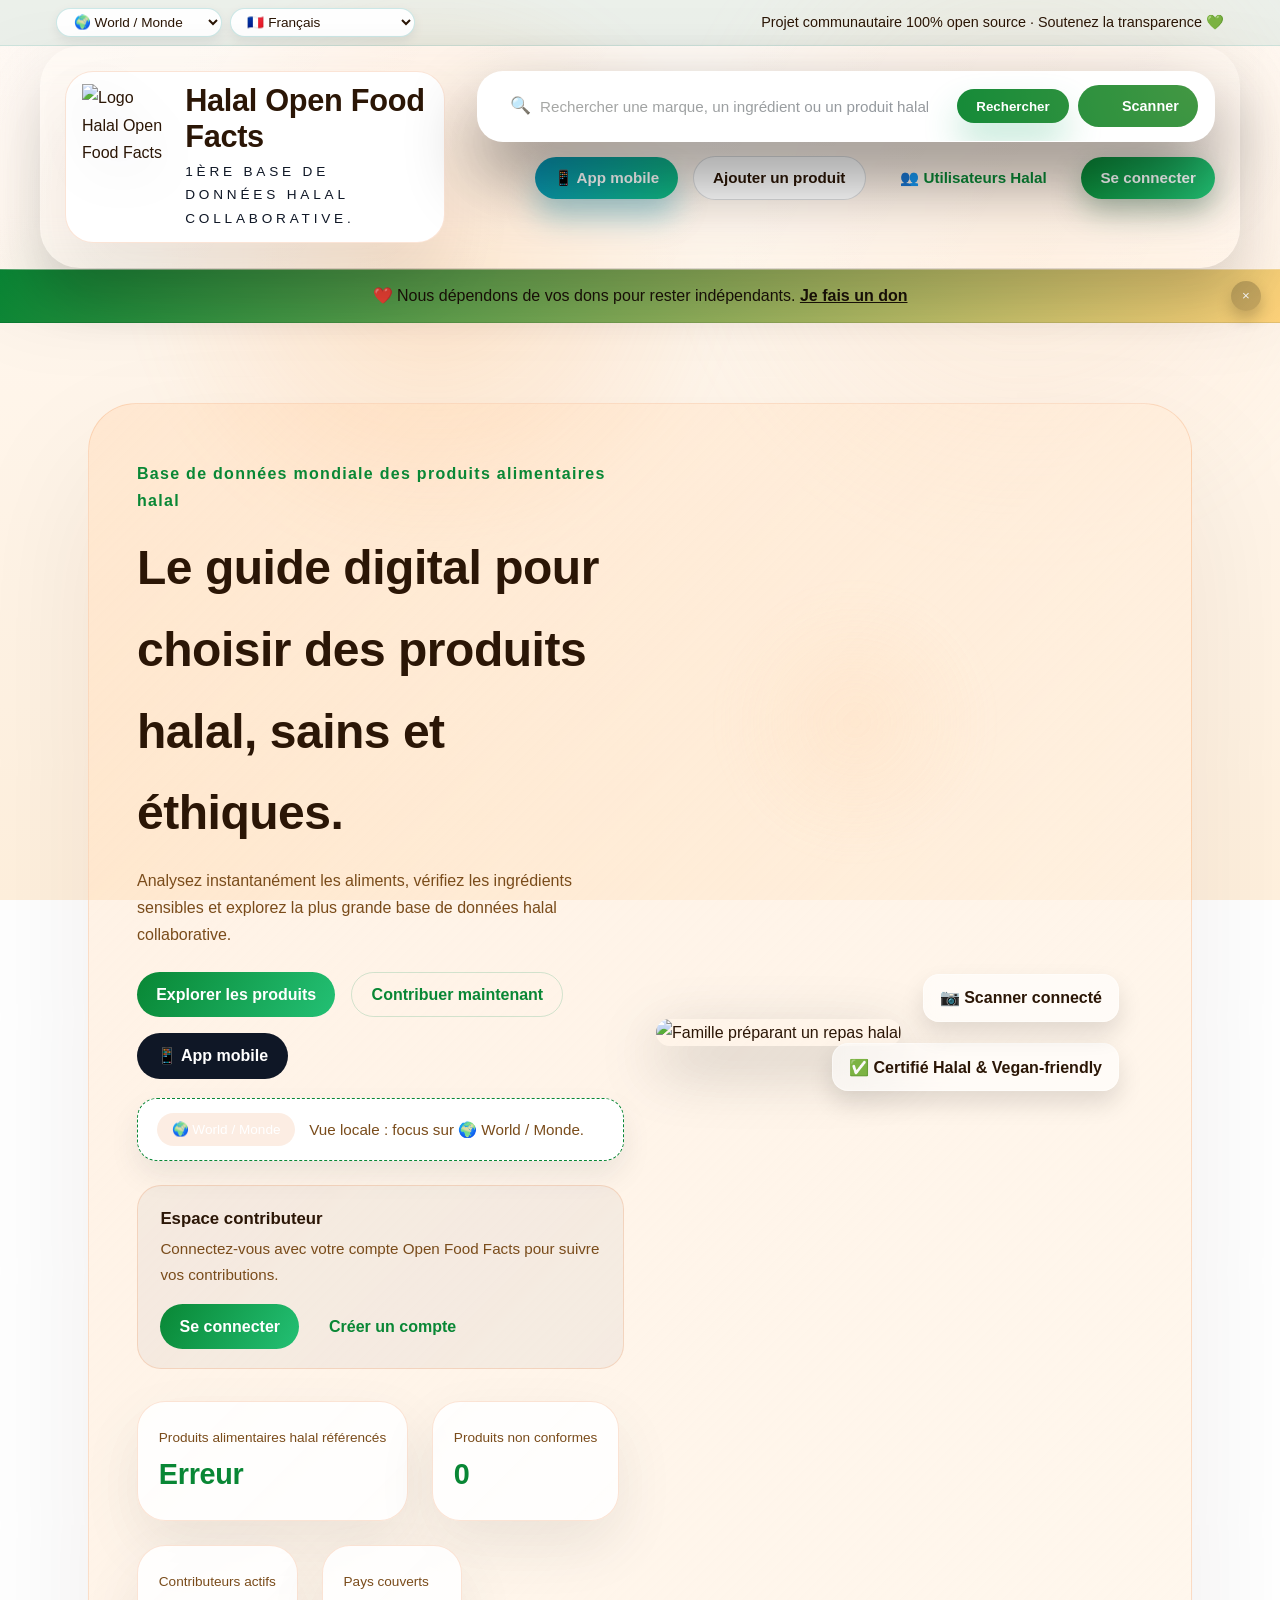
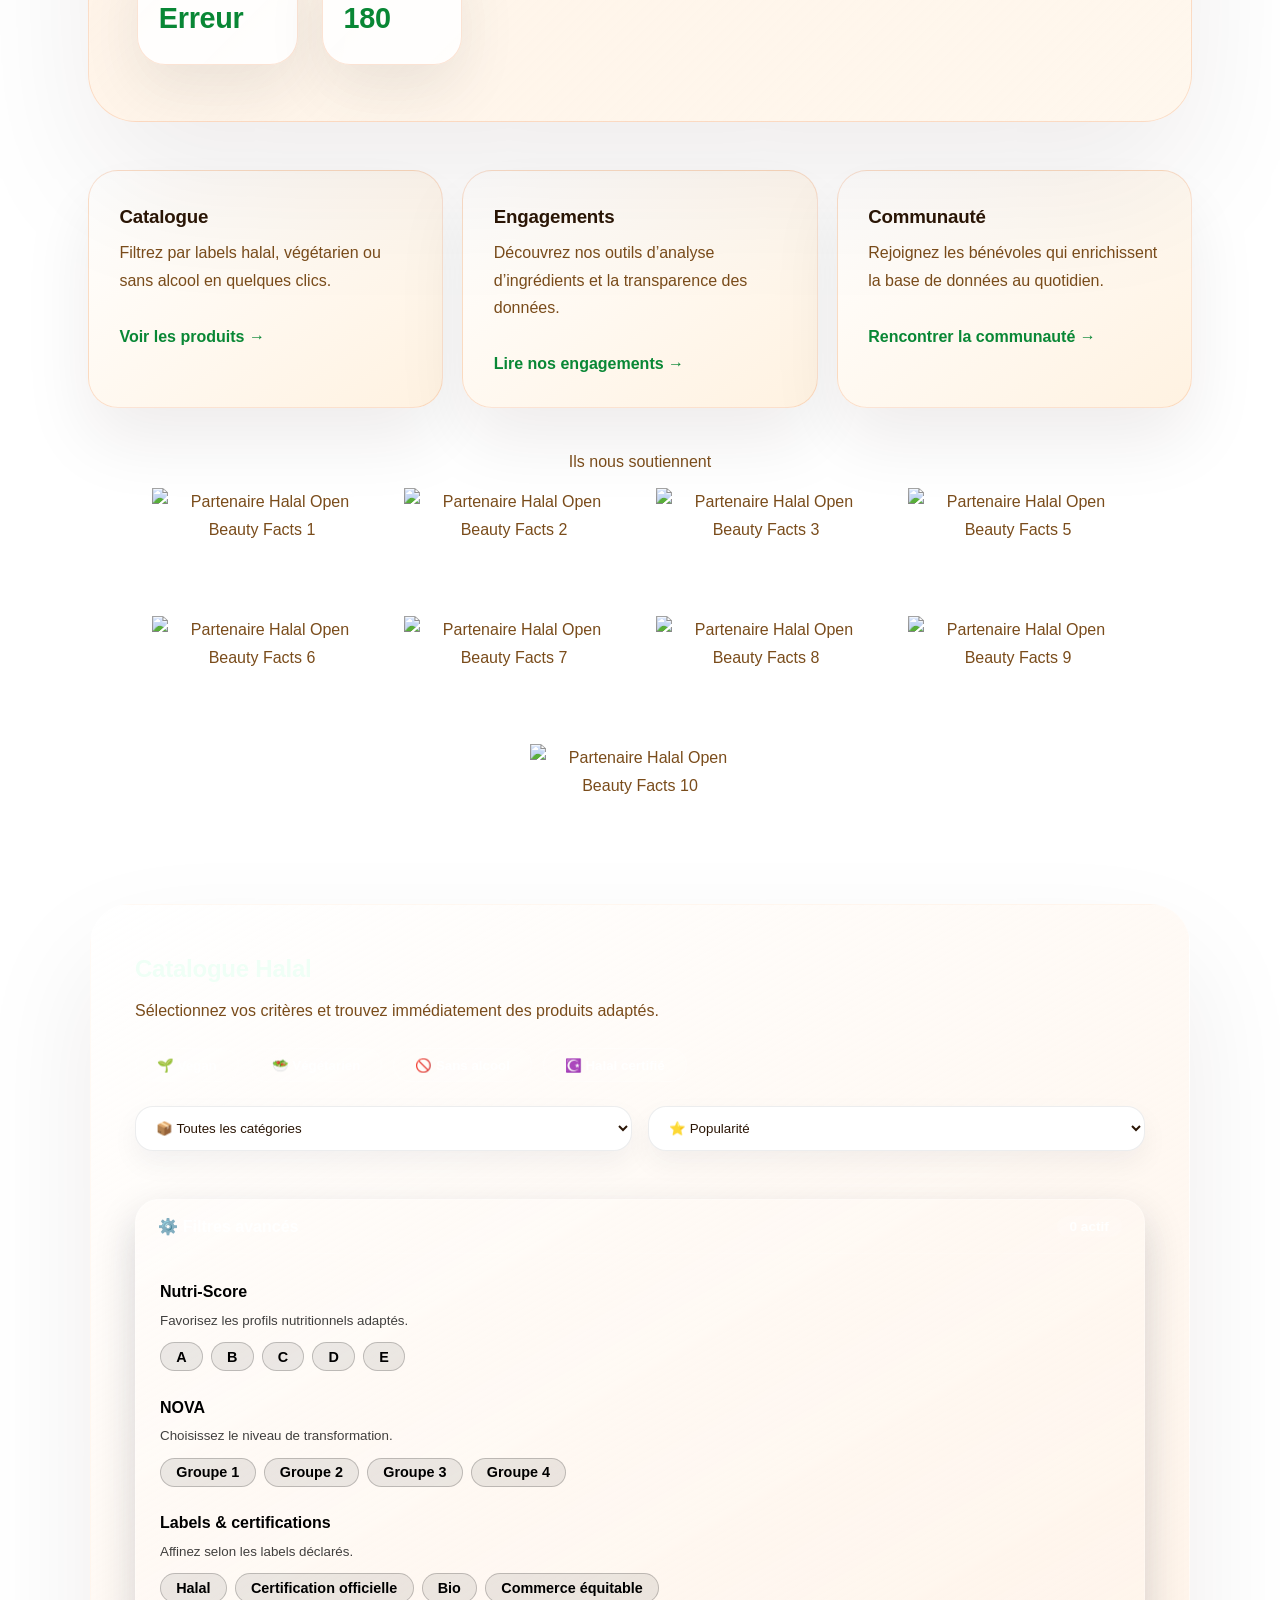
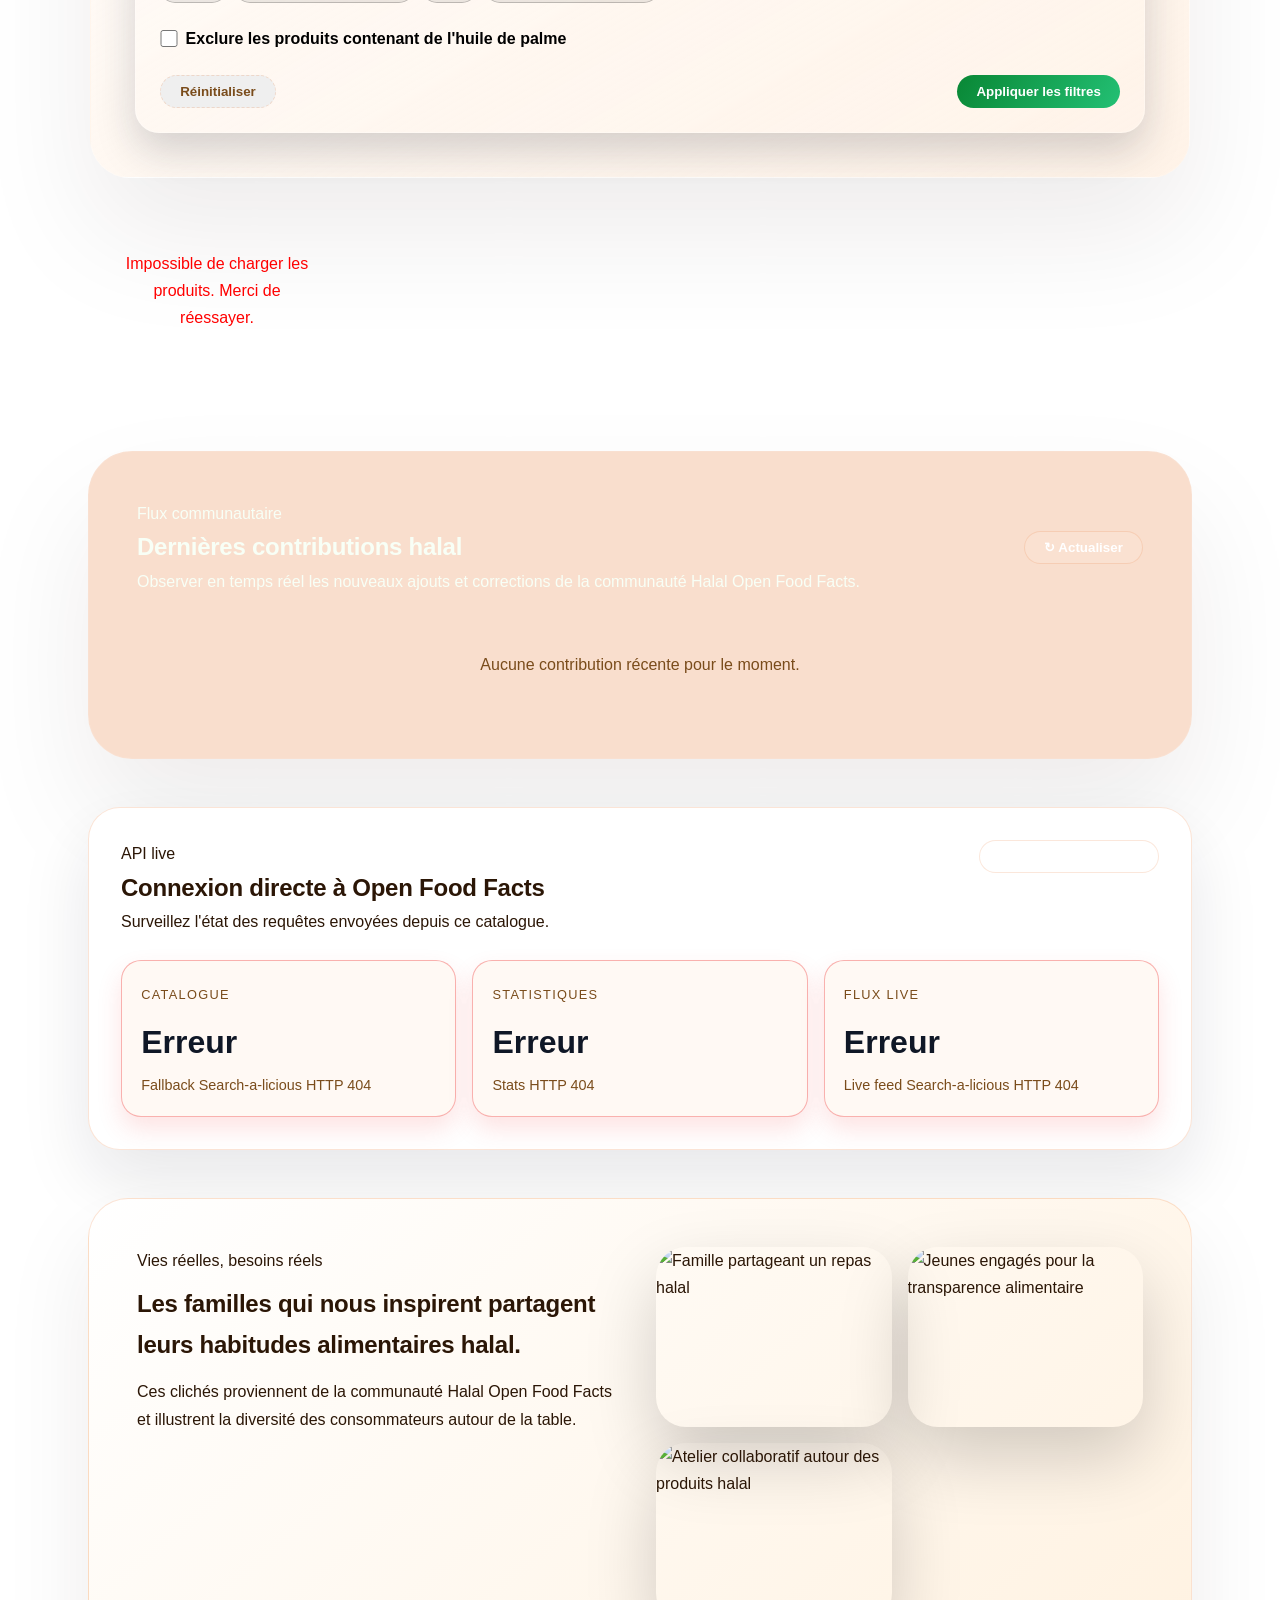
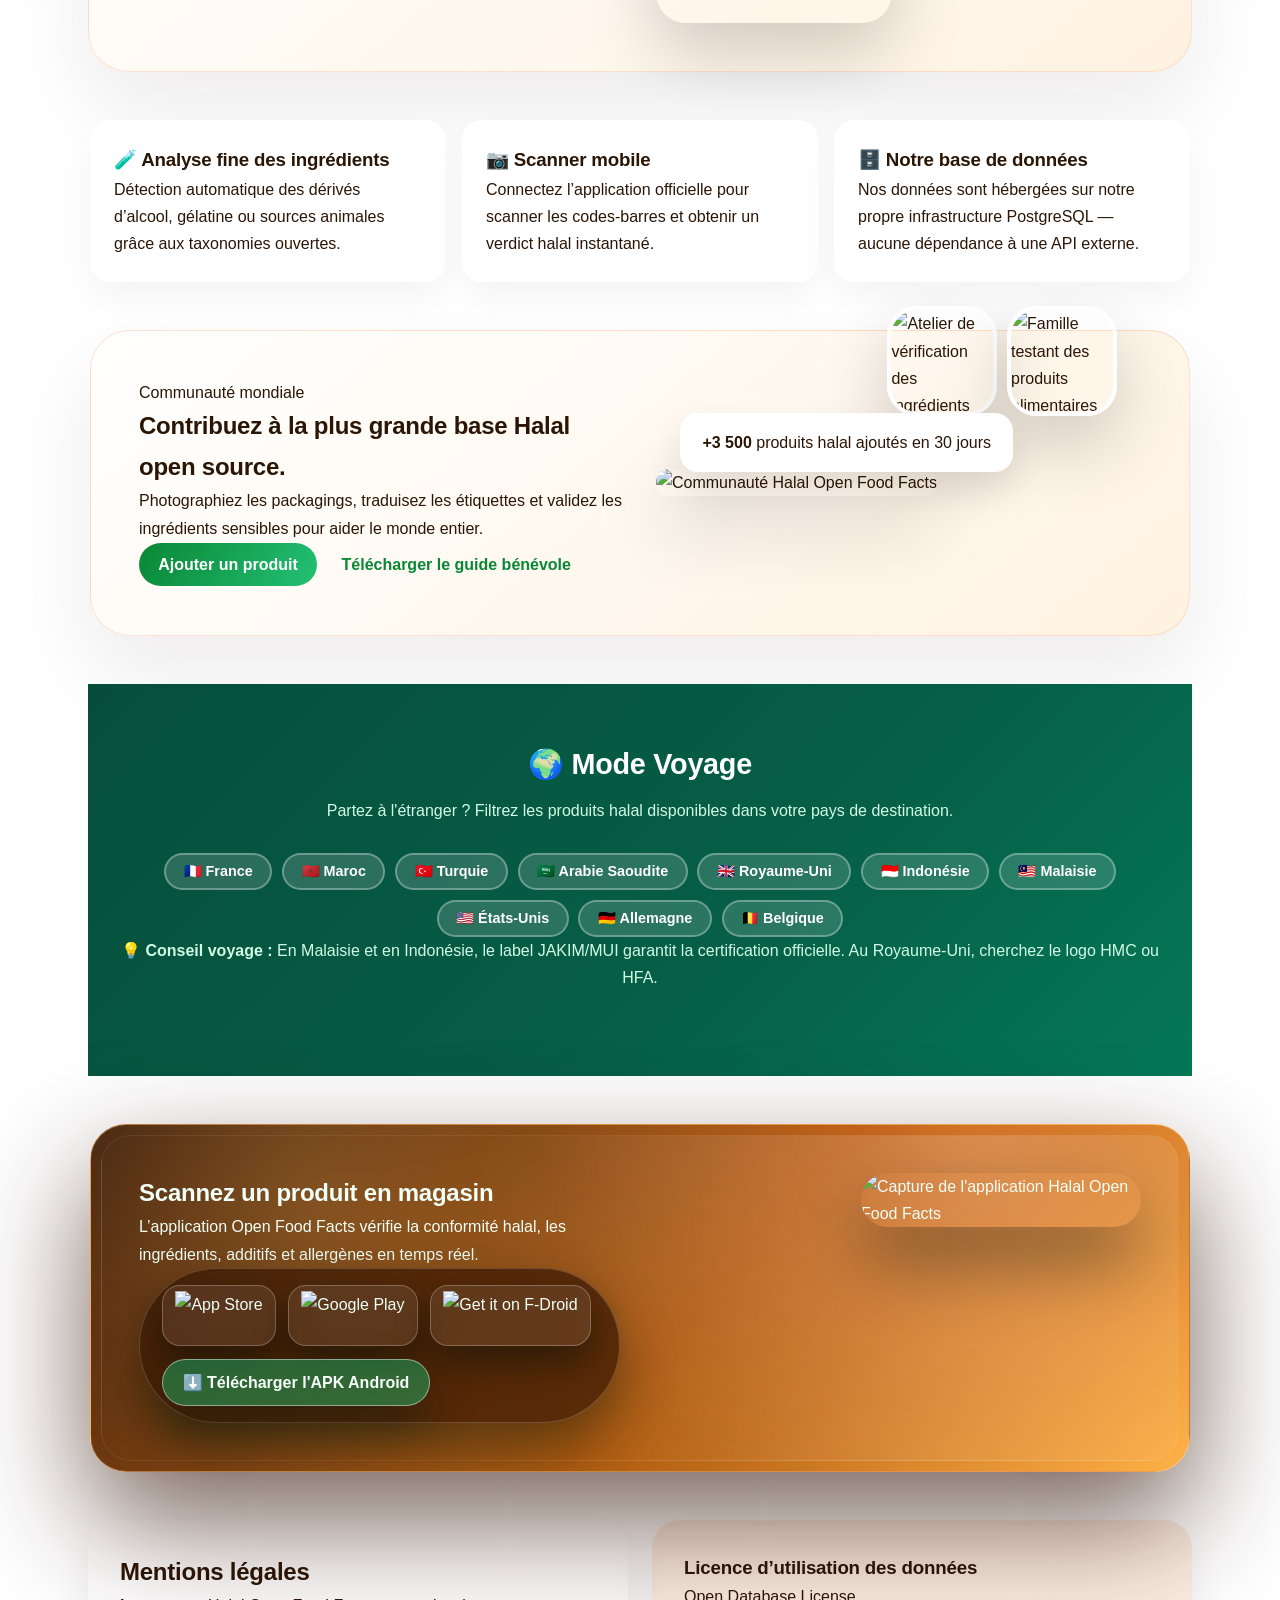
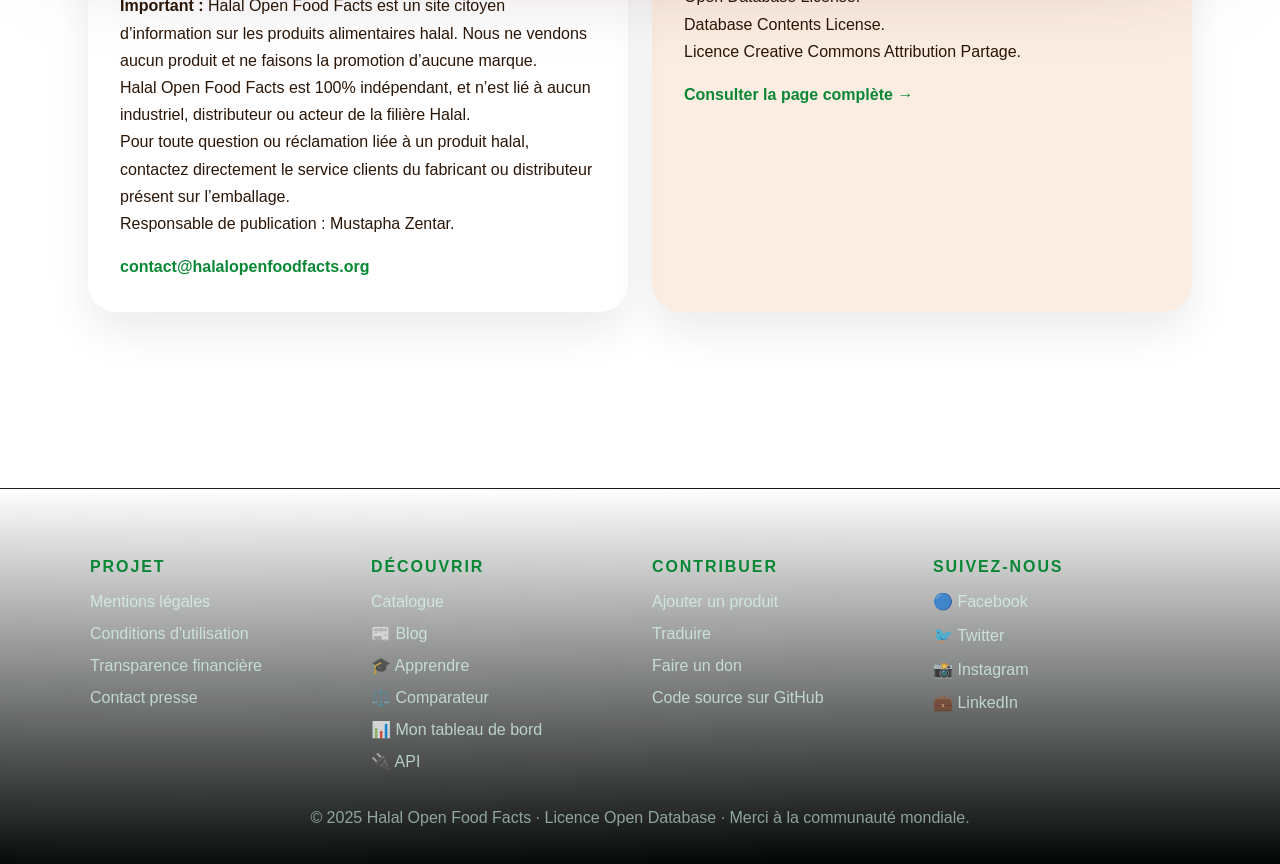
==== html/index.html @ d2275251 "feat: initial commit — Halal Open Food Facts frontend - Catalogue produits avec recherche full-text " ====
<!DOCTYPE html>
<html lang="fr" data-portal="food">
<head>
    <meta charset="UTF-8">
    <meta name="viewport" content="width=device-width, initial-scale=1.0">
    <title>Halal Open Food Facts - Alimentation transparente et Halal</title>
    <link rel="stylesheet" href="assets/css/style.css?v=20251229">
    <link rel="manifest" href="manifest.json">
    <meta name="theme-color" content="#16a34a">
</head>
<body>
    <div class="top-strip">
        <div class="top-strip__content">
            <div class="top-strip__left">
                <select id="country-select" class="top-strip__select">
                    <option value="">🌍 Choisir un pays</option>
                </select>
                <select id="language-select" class="top-strip__select">
                    <option value="">🌐 Choisir une langue</option>
                </select>
            </div>
            <p class="top-strip__notice" data-i18n="top_notice">Projet communautaire 100% open source · Soutenez la transparence 💚</p>
        </div>
    </div>

    <header class="site-header">
        <div class="site-header__inner">
            <a class="brand brand--hero" href="index.html">
                <img src="assets/images/e.png" alt="Logo Halal Open Food Facts" class="brand__logo">
                <div class="brand__text">
                    <span>Halal Open Food Facts</span>
                    <small>1ère base de données halal collaborative.</small>
                </div>
            </a>
            <div class="header-controls">
                <div class="mega-search mega-search--accent" role="search">
                    <div class="mega-search__field">
                        <span class="mega-search__icon" aria-hidden="true">🔍</span>
                        <input type="text" id="search-input" data-i18n-placeholder="search_placeholder" placeholder="Rechercher une marque, un ingrédient ou un produit halal">
                    </div>
                    <div class="mega-search__actions">
                        <button type="button" id="search-button" class="search-submit" data-i18n="search_cta">Rechercher</button>
                        <button type="button" id="barcode-button" aria-label="Ouvrir la fiche produit par code-barres" class="barcode-trigger">
                            <span class="barcode-trigger__bars" aria-hidden="true"></span>
                            <span class="barcode-trigger__label" data-i18n="barcode_cta">Scanner</span>
                        </button>
                    </div>
                </div>
                <span id="barcode-manual-prompt" class="visually-hidden" data-i18n="barcode_manual_prompt">Entrez un code-barres pour ouvrir la fiche produit.</span>
                <div class="barcode-overlay" id="barcode-overlay" hidden>
                    <div class="barcode-overlay__panel">
                        <button type="button" class="barcode-overlay__close" id="barcode-cancel" data-i18n="barcode_scan_cancel" aria-label="Fermer le scanner">Fermer</button>
                        <video id="barcode-video" class="barcode-overlay__video" autoplay playsinline muted></video>
                        <p class="barcode-overlay__helper" data-i18n="barcode_scan_helper">Cadrez le code-barres dans le cadre. La capture se lance automatiquement.</p>
                        <!-- Verdict halal après scan -->
                        <div id="scan-verdict" class="scan-verdict" hidden>
                            <div class="scan-verdict__header">
                                <img id="scan-verdict-img" class="scan-verdict__img" src="" alt="" hidden>
                                <div>
                                    <p id="scan-verdict-name" class="scan-verdict__name"></p>
                                    <p id="scan-verdict-brand" class="scan-verdict__brand"></p>
                                </div>
                            </div>
                            <div id="scan-verdict-badge" class="scan-verdict__badge"></div>
                            <div class="scan-verdict__bar">
                                <div id="scan-verdict-fill" class="scan-verdict__fill"></div>
                            </div>
                            <p id="scan-verdict-msg" class="scan-verdict__msg"></p>
                            <div class="scan-verdict__actions">
                                <button id="scan-verdict-go" class="solid-btn">Voir la fiche complète →</button>
                                <button id="scan-verdict-again" class="ghost-btn">Scanner un autre</button>
                            </div>
                        </div>
                    </div>
                </div>
                <div class="header-cta-row">
                    <nav class="primary-nav" aria-label="Actions rapides">
                        <a href="#app-mobile" class="pill-btn pill-btn--app" data-i18n="hero_cta_app">📱 App mobile</a>
                        <a href="add.html" class="outline-btn" data-i18n="community_cta_primary">➕ Ajouter un produit</a>
                        <a href="halal-users.html" class="ghost-btn" data-i18n="nav_halal_users">👥 Utilisateurs Halal</a>
                        <a href="signin.html" class="solid-btn" data-i18n="nav_signin">Se connecter</a>
                    </nav>
                    <div class="user-greeting" id="user-greeting" hidden aria-live="polite">
                        <span class="user-greeting__eyebrow">👋 Welcome</span>
                        <strong class="user-greeting__name" id="user-greeting-name"></strong>
                    </div>
                    <div class="account-chip" id="account-chip" hidden aria-live="polite">
                        <span class="account-chip__avatar" id="account-chip-avatar" aria-hidden="true">H</span>
                        <div>
                            <p class="account-chip__label">Connecté</p>
                            <strong class="account-chip__name" id="account-chip-name"></strong>
                        </div>
                    </div>
                </div>
            </div>
        </div>
    </header>

    <div class="donation-banner" id="fundraiser-banner">
        <p>❤️ Nous dépendons de vos dons pour rester indépendants. <a href="donate.html" id="donate-link" data-donate-link>Je fais un don</a></p>
        <button id="close-banner" aria-label="Fermer">×</button>
    </div>

    <main>
        <section class="hero" id="discover">
            <div class="hero__content">
                <div class="welcome-banner" id="welcome-banner" hidden aria-live="polite">
                    <div class="welcome-banner__text">
                        <p class="welcome-banner__eyebrow" id="welcome-title"></p>
                        <p class="welcome-banner__body" id="welcome-message"></p>
                    </div>
                    <button type="button" class="welcome-banner__close" id="welcome-dismiss" aria-label="Fermer le message">×</button>
                </div>
                <p class="hero__eyebrow" data-i18n="hero_eyebrow">Base des données mondiale des produits alimentaires Halal</p>
                <h1 data-i18n="hero_title">Le guide digital pour choisir des produits alimentaires halal, sains et éthiques.</h1>
                <p class="hero__subtitle" data-i18n="hero_subtitle">Analysez instantanément les aliments, vérifiez les ingrédients sensibles et explorez la plus grande base de données halal collaborative.</p>
                <div class="hero__cta">
                    <a href="#catalogue" class="solid-btn" data-i18n="hero_cta_explore">Explorer les produits</a>
                    <a href="add.html" class="ghost-btn" data-i18n="hero_cta_contribute">Contribuer maintenant</a>
                    <a href="#app-mobile" class="ghost-btn ghost-btn--dark" data-i18n="hero_cta_app">📱 App mobile</a>
                </div>
                <div class="hero__locale" id="country-context" aria-live="polite">
                    <span class="status-pill hero__country-pill" id="country-chip" data-i18n="country_badge_global">🌍 Monde</span>
                    <p id="country-message" data-i18n="country_message_global" data-i18n-template="country_message_template">Vue mondiale : contributions de tous les pays.</p>
                </div>
                <div class="hero__account" id="account-widget">
                    <div>
                        <p class="hero__account-status" id="account-status">Espace contributeur</p>
                        <p class="hero__account-hint" id="account-hint">Connectez-vous avec votre compte Open Food Facts pour suivre vos contributions.</p>
                    </div>
                    <div class="hero__account-actions">
                        <a href="signin.html" class="solid-btn" id="account-action-primary">Se connecter</a>
                        <a href="signup.html" class="ghost-btn" id="account-action-secondary">Créer un compte</a>
                    </div>
                </div>
                <div class="hero__stats">
                    <article>
                        <span class="stat-label" data-i18n="stats_products">Produits alimentaires halal référencés</span>
                        <strong id="product-count">4 501 144</strong>
                    </article>
                    <article>
                        <span class="stat-label" data-i18n="stats_excluded">Produits non conformes</span>
                        <a href="excluded.html" style="text-decoration:none"><strong id="excluded-count">0</strong></a>
                    </article>
                    <article>
                        <span class="stat-label" data-i18n="stats_contributors">Contributeurs actifs</span>
                        <strong id="contributors-count">42 846</strong>
                    </article>
                    <article>
                        <span class="stat-label" data-i18n="stats_countries">Pays couverts</span>
                        <strong id="country-count">400</strong>
                    </article>
                </div>
            </div>
            <div class="hero__visual">
                <img src="assets/images/c.PNG" alt="Famille préparant un repas halal" class="hero__image">
                <div class="badge halal">✅ Certifié Halal & Vegan-friendly</div>
                <div class="badge scan">📷 Scanner connecté</div>
            </div>
        </section>

        <section class="quick-links" aria-label="Accès rapide">
            <article>
                <h3 data-i18n="quick_catalogue_title">Catalogue</h3>
                <p data-i18n="quick_catalogue_desc">Filtrez par labels halal, végétarien ou sans alcool en quelques clics.</p>
                <a href="#catalogue" data-i18n="quick_catalogue_cta">Voir les produits →</a>
            </article>
            <article>
                <h3 data-i18n="quick_engagements_title">Engagements</h3>
                <p data-i18n="quick_engagements_desc">Découvrez nos outils d'analyse d'ingrédients et la transparence des données.</p>
                <a href="#engagements" data-i18n="quick_engagements_cta">Lire nos engagements →</a>
            </article>
            <article>
                <h3 data-i18n="quick_community_title">Communauté</h3>
                <p data-i18n="quick_community_desc">Rejoignez les bénévoles qui enrichissent la base de données au quotidien.</p>
                <a href="#communautes" data-i18n="quick_community_cta">Rencontrer la communauté →</a>
            </article>
        </section>

        <section class="trusted">
            <p>Ils nous soutiennent</p>
            <div class="trusted__logos">
                <img src="assets/images/obf1.PNG" alt="Partenaire Halal Open Beauty Facts 1">
                <img src="assets/images/obf2.PNG" alt="Partenaire Halal Open Beauty Facts 2">
                <img src="assets/images/obf3.PNG" alt="Partenaire Halal Open Beauty Facts 3">
                
                <img src="assets/images/obf5.PNG" alt="Partenaire Halal Open Beauty Facts 5">
                <img src="assets/images/obf6.PNG" alt="Partenaire Halal Open Beauty Facts 6">
                <img src="assets/images/obf7.PNG" alt="Partenaire Halal Open Beauty Facts 7">
                <img src="assets/images/obf8.PNG" alt="Partenaire Halal Open Beauty Facts 8">
                
                <img src="assets/images/obf9.PNG" alt="Partenaire Halal Open Beauty Facts 9">
                <img src="assets/images/obf10.PNG" alt="Partenaire Halal Open Beauty Facts 10">
            </div>
        </section>

        <section class="filters" id="catalogue">
            <div class="filters__headline">
                <h2 data-i18n="filters_title">Catalogue Halal</h2>
                <p data-i18n="filters_desc">Sélectionnez vos critères et trouvez immédiatement des soins adaptés.</p>
            </div>
            <div class="filters__chips">
                <button class="filter-btn" data-filter="vegan" data-i18n="filter_vegan">🌱 Vegan</button>
                <button class="filter-btn" data-filter="vegetarian" data-i18n="filter_vegetarian">🥗 Végétarien</button>
                <button class="filter-btn" data-filter="alcohol-free" data-i18n="filter_alcoholfree">🚫 Sans alcool</button>
                <button class="filter-btn" data-filter="halal-only">☪️ Halal certifié</button>
            </div>
            <div class="filters__dropdowns">
                <select id="category-select" class="filter-select">
                    <option value="">📦 Toutes les catégories</option>
                    <option value="en:snacks">Snacks salés</option>
                    <option value="en:sweets">Confiseries</option>
                    <option value="en:beverages">Boissons</option>
                    <option value="en:ready-meals">Plats préparés</option>
                </select>
                <select id="sort-select" class="filter-select">
                    <option value="popularity">⭐ Popularité</option>
                    <option value="product_name">🔤 Nom du produit</option>
                </select>
            </div>
            <div class="advanced-filters" id="advanced-filters">
                <button type="button" class="advanced-filters__toggle" id="advanced-filter-toggle">
                    ⚙️ Filtres avancés
                    <span class="advanced-filters__indicator" id="advanced-filter-indicator">0 actif</span>
                </button>
                <div class="advanced-filters__panel" id="advanced-filter-panel" hidden>
                    <div class="advanced-filters__group">
                        <div class="advanced-filters__group-head">
                            <p>Nutri-Score</p>
                            <small>Favorisez les profils nutritionnels adaptés.</small>
                        </div>
                        <div class="chip-row" role="group" aria-label="Nutri-Score">
                            <button type="button" class="chip" data-advanced-filter="nutri" data-value="a">A</button>
                            <button type="button" class="chip" data-advanced-filter="nutri" data-value="b">B</button>
                            <button type="button" class="chip" data-advanced-filter="nutri" data-value="c">C</button>
                            <button type="button" class="chip" data-advanced-filter="nutri" data-value="d">D</button>
                            <button type="button" class="chip" data-advanced-filter="nutri" data-value="e">E</button>
                        </div>
                    </div>
                    <div class="advanced-filters__group">
                        <div class="advanced-filters__group-head">
                            <p>NOVA</p>
                            <small>Choisissez le niveau de transformation.</small>
                        </div>
                        <div class="chip-row" role="group" aria-label="Groupes NOVA">
                            <button type="button" class="chip" data-advanced-filter="nova" data-value="1">Groupe 1</button>
                            <button type="button" class="chip" data-advanced-filter="nova" data-value="2">Groupe 2</button>
                            <button type="button" class="chip" data-advanced-filter="nova" data-value="3">Groupe 3</button>
                            <button type="button" class="chip" data-advanced-filter="nova" data-value="4">Groupe 4</button>
                        </div>
                    </div>
                    <div class="advanced-filters__group">
                        <div class="advanced-filters__group-head">
                            <p>Labels & certifications</p>
                            <small>Affinez selon les labels déclarés.</small>
                        </div>
                        <div class="chip-row" role="group" aria-label="Labels halal">
                            <button type="button" class="chip" data-advanced-filter="label" data-value="en:halal">Halal</button>
                            <button type="button" class="chip" data-advanced-filter="label" data-value="en:halal-certification">Certification officielle</button>
                            <button type="button" class="chip" data-advanced-filter="label" data-value="en:organic">Bio</button>
                            <button type="button" class="chip" data-advanced-filter="label" data-value="en:fair-trade">Commerce équitable</button>
                        </div>
                    </div>
                    <div class="advanced-filters__group advanced-filters__group--columns">
                        <label class="switch" for="advanced-palm-toggle">
                            <input type="checkbox" id="advanced-palm-toggle">
                            <span>Exclure les produits contenant de l'huile de palme</span>
                        </label>
                    </div>
                    <div class="advanced-filters__footer">
                        <button type="button" class="ghost-btn ghost-btn--subtle" id="advanced-filter-reset">Réinitialiser</button>
                        <button type="button" class="solid-btn" id="advanced-filter-apply">Appliquer les filtres</button>
                    </div>
                </div>
            </div>
        </section>

        <section class="product-grid-section">
            <div class="product-grid" id="product-grid">
                <div class="loading-placeholder">
                    <div class="spinner"></div>
                    <p>Chargement des produits halal...</p>
                </div>
            </div>
            <div class="pagination" id="pagination"></div>
        </section>

        <section class="live-feed" id="live-feed">
            <div class="live-feed__header">
                <div>
                    <p class="eyebrow" data-i18n="live_feed_eyebrow">Flux communautaire</p>
                    <h2 data-i18n="live_feed_title">Dernières contributions halal</h2>
                    <p data-i18n="live_feed_desc">Observer en temps réel les nouveaux ajouts et corrections de la communauté Halal Open Food Facts.</p>
                </div>
                <button class="ghost-btn ghost-btn--dark" id="refresh-live-feed" data-i18n="live_feed_refresh">↻ Actualiser</button>
            </div>
            <div class="live-feed__list" id="live-feed-list">
                <div class="live-feed__placeholder" data-i18n="live_feed_loading">Chargement du flux...</div>
            </div>
            <span id="live-feed-loading-text" class="visually-hidden" data-i18n="live_feed_loading">Chargement du flux...</span>
            <span id="live-feed-empty-text" class="visually-hidden" data-i18n="live_feed_empty">Aucune contribution récente.</span>
        </section>

        <section class="api-live" id="api-live" aria-live="polite">
            <div class="api-live__header">
                <div>
                    <p class="eyebrow">API live</p>
                    <h2>Connexion directe à Open Food Facts</h2>
                    <p>Surveillez l'état des requêtes envoyées depuis ce catalogue.</p>
                </div>
                <button type="button" class="ghost-btn ghost-btn--dark" id="api-live-refresh">↻ Relancer les appels</button>
            </div>
            <div class="api-live__grid">
                <article class="api-live__card is-pending" data-api-source="catalogue">
                    <span class="api-live__badge">Catalogue</span>
                    <strong class="api-live__latency">—</strong>
                    <p class="api-live__hint">Aucun appel effectué.</p>
                </article>
                <article class="api-live__card is-pending" data-api-source="stats">
                    <span class="api-live__badge">Statistiques</span>
                    <strong class="api-live__latency">—</strong>
                    <p class="api-live__hint">En attente d'actualisation.</p>
                </article>
                <article class="api-live__card is-pending" data-api-source="live">
                    <span class="api-live__badge">Flux live</span>
                    <strong class="api-live__latency">—</strong>
                    <p class="api-live__hint">Les derniers ajouts apparaîtront ici.</p>
                </article>
            </div>
        </section>

        <section class="family-gallery" aria-label="Familles Halal">
            <div class="family-gallery__text">
                <p class="eyebrow" data-i18n="family_eyebrow">Vies réelles, besoins réels</p>
                <h2 data-i18n="family_title">Les familles qui nous inspirent partagent leurs habitudes alimentaires halal.</h2>
                <p data-i18n="family_desc">Ces clichés proviennent de la communauté Halal Open Food Facts et illustrent la diversité des consommateurs que nous servons à table chaque jour.</p>
            </div>
            <div class="family-gallery__grid">
                <img src="assets/images/b.png" alt="Famille partageant un repas halal">
                <img src="assets/images/c.PNG" alt="Jeunes engagés pour la transparence alimentaire">
                <img src="assets/images/d.png" alt="Atelier collaboratif autour des produits halal">
            </div>
        </section>

        <section class="insights" id="engagements">
            <article>
                <h3 data-i18n="insight_1_title">🧪 Analyse fine des ingrédients</h3>
                <p data-i18n="insight_1_desc">Détection automatique des dérivés d'alcool, gélatine ou sources animales grâce aux taxonomies ouvertes.</p>
            </article>
            <article>
                <h3 data-i18n="insight_2_title">📷 Scanner mobile</h3>
                <p data-i18n="insight_2_desc">Connectez l'application officielle pour scanner les codes-barres et obtenir un verdict Halal instantané.</p>
            </article>
            <article>
                <h3 data-i18n="insight_3_title">🤝 Données ouvertes</h3>
                <p data-i18n="insight_3_desc">API publique, exports CSV et widgets prêts à intégrer dans vos plateformes e-commerce.</p>
            </article>
        </section>

        <section class="community" id="communautes">
            <div class="community__text">
                <p class="eyebrow" data-i18n="community_eyebrow">Communauté mondiale</p>
                <h2 data-i18n="community_title">Contribuez à la plus grande base Halal open source.</h2>
                <p data-i18n="community_desc">Photographiez les packagings, traduisez les étiquettes, validez les ingrédients sensibles et aidez les consommateurs musulmans du monde entier.</p>
                <div class="community__actions">
                    <a href="add.html" class="solid-btn" data-i18n="community_cta_primary">Ajouter un produit</a>
                    <a href="#" class="ghost-btn" data-i18n="community_cta_secondary">Télécharger le guide bénévole</a>
                </div>
            </div>
            <div class="community__media">
                <img src="assets/images/b.png" alt="Communauté Halal Open Food Facts" />
                <div class="community__stack">
                    <img src="assets/images/c.PNG" alt="Atelier de vérification des ingrédients alimentaires">
                    <img src="assets/images/d.png" alt="Famille testant des produits alimentaires halal">
                </div>
                <div class="community__card">
                    <strong>+3 500</strong>
                    <span data-i18n="community_card_text">produits halal ajoutés en 30 jours</span>
                </div>
            </div>
        </section>

        <!-- F4 : MODE VOYAGE -->
        <section class="voyage-section" id="mode-voyage">
            <div class="voyage-section__inner">
                <div class="voyage-section__header">
                    <h2>🌍 Mode Voyage</h2>
                    <p>Partez à l'étranger ? Filtrez les produits halal disponibles dans votre pays de destination.</p>
                </div>
                <div class="voyage-countries">
                    <button class="voyage-country" data-country="france">🇫🇷 France</button>
                    <button class="voyage-country" data-country="morocco">🇲🇦 Maroc</button>
                    <button class="voyage-country" data-country="turkey">🇹🇷 Turquie</button>
                    <button class="voyage-country" data-country="saudi-arabia">🇸🇦 Arabie Saoudite</button>
                    <button class="voyage-country" data-country="united-kingdom">🇬🇧 Royaume-Uni</button>
                    <button class="voyage-country" data-country="indonesia">🇮🇩 Indonésie</button>
                    <button class="voyage-country" data-country="malaysia">🇲🇾 Malaisie</button>
                    <button class="voyage-country" data-country="united-states">🇺🇸 États-Unis</button>
                    <button class="voyage-country" data-country="germany">🇩🇪 Allemagne</button>
                    <button class="voyage-country" data-country="belgium">🇧🇪 Belgique</button>
                </div>
                <p class="voyage-tip">💡 <strong>Conseil voyage :</strong> En Malaisie et en Indonésie, le label JAKIM/MUI garantit la certification officielle. Au Royaume-Uni, cherchez le logo HMC ou HFA.</p>
            </div>
        </section>

        <section class="app-callout" id="app-mobile">
            <div class="app-callout__content">
                <h2 data-i18n="app_title">Scannez un produit en magasin</h2>
                <p data-i18n="app_desc">L'application Open Food Facts vérifie la conformité halal, les ingrédients, additifs et allergènes en temps réel.</p>
                <div class="app-callout__badges">
                    <a href="https://apps.apple.com/app/open-food-facts/id588797948" target="_blank" rel="noopener">
                        <img src="https://static.openfoodfacts.org/images/misc/appstore/black/appstore_US.svg" alt="App Store">
                    </a>
                    <a href="https://play.google.com/store/apps/details?id=org.openfoodfacts.scanner" target="_blank" rel="noopener">
                        <img src="https://static.openfoodfacts.org/images/misc/google-play-badge-en.png" alt="Google Play">
                    </a>
                    <a href="https://f-droid.org/en/packages/org.openfoodfacts.scanner/" target="_blank" rel="noopener">
                        <img src="https://fdroid.gitlab.io/artwork/badge/get-it-on.png" alt="Get it on F-Droid">
                    </a>
                    <a href="https://world.openfoodfacts.org/data/files/app/OpenFoodFacts.apk" id="apk-download-link" class="apk-badge">⬇️ Télécharger l'APK Android</a>
                </div>
            </div>
            <div class="app-callout__preview">
                <img src="assets/images/c.PNG" alt="Capture de l'application Halal Open Food Facts">
            </div>
        </section>

        <section class="legal-section" id="mentions-legales">
            <div class="legal-card">
                <h2 data-i18n="legal_section_title">Mentions légales</h2>
                <p data-i18n="legal_section_alert" data-i18n-html="true"><strong>Important :</strong> Halal Open Food Facts est un site citoyen d'information sur les produits alimentaires halal. Nous ne vendons aucun produit et ne faisons la promotion d'aucune marque.</p>
                <p data-i18n="legal_section_indep">Halal Open Food Facts est 100% indépendant, et n'est lié à aucun industriel, distributeur ou acteur de la filière Halal.</p>
                <p data-i18n="legal_section_support">Pour toute question ou réclamation liée à un produit halal, contactez directement le service clients du fabricant ou distributeur présent sur l'emballage.</p>
                <p data-i18n="legal_section_owner">Responsable de publication : Mustapha Zentar.</p>
                <a class="legal-mail" href="mailto:contact@halalopenfoodfacts.org" data-i18n="legal_section_contact">contact@halalopenfoodfacts.org</a>
            </div>
            <div class="legal-card legal-card--light">
                <h3 data-i18n="legal_license_title">Licence d'utilisation des données</h3>
                <p>Open Database License.</p>
                <p>Database Contents License.</p>
                <p>Licence Creative Commons Attribution Partage.</p>
                <a class="legal-mail" href="legal.html">Consulter la page complète →</a>
            </div>
        </section>
    </main>

    <footer class="site-footer">
        <div class="site-footer__grid">
            <div>
                <h4>Projet</h4>
                <ul>
                    <li><a href="legal.html">Mentions légales</a></li>
                    <li><a href="terms.html">Conditions d'utilisation</a></li>
                    <li><a href="#">Transparence financière</a></li>
                    <li><a href="#">Contact presse</a></li>
                </ul>
            </div>
            <div>
                <h4>Découvrir</h4>
                <ul>
                    <li><a href="#catalogue">Catalogue</a></li>
                    <li><a href="blog.html">📰 Blog</a></li>
                    <li><a href="learn.html">🎓 Apprendre</a></li>
                    <li><a href="compare.html">⚖️ Comparateur</a></li>
                    <li><a href="dashboard.html">📊 Mon tableau de bord</a></li>
                    <li><a href="api.html">🔌 API</a></li>
                </ul>
            </div>
            <div>
                <h4>Contribuer</h4>
                <ul>
                    <li><a href="add.html">Ajouter un produit</a></li>
                    <li><a href="#">Traduire</a></li>
                    <li><a href="donate.html" id="footer-donate-link" data-donate-link>Faire un don</a></li>
                    <li><a href="https://github.com/halalopenfoodfacts-server/halalopenfoodfacts" target="_blank" rel="noopener">Code source sur GitHub</a></li>
                </ul>
            </div>
            <div>
                <h4>Suivez-nous</h4>
                <div class="social">
                    <a href="https://www.facebook.com/profile.php?id=61571584380846&amp;locale=fr_FR" target="_blank" rel="noopener" data-i18n="footer_social_facebook">🔵 Facebook</a>
                    <a href="#" data-i18n="footer_social_twitter">🐦 Twitter</a>
                    <a href="#" data-i18n="footer_social_instagram">📸 Instagram</a>
                    <a href="#" data-i18n="footer_social_linkedin">💼 LinkedIn</a>
                </div>
            </div>
        </div>
        <p class="site-footer__copy">© 2025 Halal Open Food Facts · Licence Open Database · Merci à la communauté mondiale.</p>
    </footer>

    <script src="assets/js/nav.js"></script>
    <script src="assets/js/locale.js"></script>
    <script src="assets/js/ledger.js"></script>
    <script src="assets/js/app.js"></script>
    <script src="assets/js/voyage.js"></script>
    <script>
      if ('serviceWorker' in navigator) {
        navigator.serviceWorker.register('/service-worker.js').catch(() => {});
      }
    </script>
</body>
</html>
---- html/assets/css/style.css ----
.welcome-banner__text {
    flex: 1;
}
@import url('https://fonts.googleapis.com/css2?family=Space+Grotesk:wght@400;500;600;700&family=General+Sans:wght@400;500;600&display=swap');

:root {
    --font-display: 'Space Grotesk', 'General Sans', 'IBM Plex Sans', sans-serif;
    --font-body: 'General Sans', 'IBM Plex Sans', sans-serif;
    --bg: #f5fafb;
    --bg-gradient: linear-gradient(180deg, #f7fbff 0%, #eef7f2 100%);
    --card: #ffffff;
    --card-strong: #f3fbff;
    --text: #0f1b26;
    --muted: #4a5f75;
    --primary: #008c86;
    --primary-dark: #00544f;
    --accent: rgba(0, 140, 134, 0.12);
    --accent-strong: rgba(0, 140, 134, 0.18);
    --border: rgba(0, 140, 134, 0.12);
    --search-bg: #ffffff;
    --search-chip: rgba(0, 140, 134, 0.16);
    --glow-emerald: rgba(0, 140, 134, 0.28);
    --gradient-hero: radial-gradient(circle at 5% 5%, rgba(0, 140, 134, 0.12), transparent 60%), radial-gradient(circle at 80% -15%, rgba(0, 96, 157, 0.12), transparent 45%);
    --hero-surface: linear-gradient(125deg, rgba(0, 140, 134, 0.08), rgba(255, 255, 255, 0.98));
    --filters-surface: linear-gradient(145deg, rgba(255, 255, 255, 0.9), rgba(0, 140, 134, 0.1));
    --panel-surface: rgba(15, 27, 38, 0.04);
    --primary-soft: rgba(0, 140, 134, 0.2);
    --secondary-soft: rgba(0, 96, 157, 0.16);
    --card-glow: rgba(15, 27, 38, 0.08);
}

html[data-portal="food"],
body[data-portal="food"] {
    --bg: #fff9f4;
    --bg-gradient: linear-gradient(180deg, #fff9f4 0%, #fff0dd 100%);
    --card: #ffffff;
    --card-strong: #fff2e1;
    --text: #2b1606;
    --muted: #7a4c1b;
    --primary: #098735;
    --primary-dark: #a74307;
    --accent: rgba(229, 106, 31, 0.12);
    --accent-strong: rgba(229, 106, 31, 0.22);
    --border: rgba(229, 106, 31, 0.18);
    --search-bg: #ffffff;
    --search-chip: rgba(229, 106, 31, 0.16);
    --glow-emerald: rgba(255, 155, 64, 0.24);
    --gradient-hero: radial-gradient(circle at 0% 20%, rgba(255, 214, 120, 0.22), transparent 55%), radial-gradient(circle at 100% 0%, rgba(255, 145, 77, 0.25), transparent 45%);
    --hero-surface: linear-gradient(135deg, rgba(255, 155, 64, 0.14), rgba(255, 247, 237, 0.98));
    --filters-surface: linear-gradient(150deg, rgba(255, 255, 255, 0.92), rgba(255, 155, 64, 0.12));
    --panel-surface: rgba(43, 15, 2, 0.05);
    --primary-soft: rgba(255, 155, 64, 0.2);
    --secondary-soft: rgba(255, 205, 161, 0.18);
    --card-glow: rgba(40, 14, 1, 0.08);
}

* {
    box-sizing: border-box;
    margin: 0;
    padding: 0;
}

body {
    font-family: var(--font-body);
    color: var(--text);
    background: var(--bg-gradient);
    background-attachment: fixed;
    line-height: 1.7;
    min-height: 100vh;
    position: relative;
    overflow-x: hidden;
}

body::before {
    content: '';
    position: fixed;
    inset: -10% auto auto 20%;
    width: 55vw;
    height: 55vw;
    transform: translateX(-25%);
    background: radial-gradient(circle, var(--primary-soft) 0%, transparent 60%);
    z-index: -2;
    filter: blur(18px);
}

body::after {
    content: '';
    position: fixed;
    inset: -20% 0 0 50%;
    width: 60vw;
    height: 60vw;
    background: radial-gradient(circle, var(--secondary-soft) 0%, transparent 65%);
    z-index: -3;
    filter: blur(20px);
}

h1,
h2,
h3,
h4,
.brand__text span,
.hero__stats strong,
.app-callout__content h2,
.app-callout__content p.eyebrow,
.legal-card h2,
.legal-card h3 {
    font-family: var(--font-display);
    letter-spacing: -0.01em;
}

a {
    color: inherit;
    text-decoration: none;
}

.top-strip {
    background: rgba(0, 140, 134, 0.08);
    color: var(--text);
    padding: 0.5rem 0;
    font-size: 0.9rem;
    border-bottom: 1px solid rgba(0, 140, 134, 0.12);
}

.top-strip__content {
    max-width: 1200px;
    margin: 0 auto;
    padding: 0 1rem;
    display: flex;
    justify-content: space-between;
    align-items: center;
    gap: 1rem;
}

.top-strip__left {
    display: flex;
    gap: 0.5rem;
}

.top-strip__select {
    background: #fff;
    border: 1px solid rgba(0, 140, 134, 0.2);
    color: var(--text);
    padding: 0.3rem 0.8rem;
    border-radius: 999px;
    font-size: 0.85rem;
    box-shadow: 0 4px 12px rgba(15, 27, 38, 0.08);
}

.site-header {
    background: #fff;
    border-bottom: 1px solid var(--border);
    position: sticky;
    top: 0;
    z-index: 20;
}

.site-header__inner {
    max-width: 1200px;
    margin: 0 auto;
    padding: 1rem;
    display: grid;
    grid-template-columns: minmax(240px, 380px) 1fr;
    gap: 2rem;
    align-items: stretch;
}

.brand {
    display: flex;
    align-items: center;
    gap: 0.8rem;
}

.brand--hero {
    gap: 1.2rem;
    align-items: flex-start;
    padding: 0.8rem 1rem;
    border-radius: 28px;
    background: linear-gradient(135deg, rgba(15,23,38,0.07), rgba(15,81,50,0.08));
    box-shadow: 0 15px 45px rgba(15,23,38,0.12);
}
.visually-hidden {
    position: absolute;
    width: 1px;
    height: 1px;
    padding: 0;
    margin: -1px;
    overflow: hidden;
    clip: rect(0, 0, 0, 0);
    border: 0;
}

.brand__logo {
    width: clamp(110px, 14vw, 170px);
    height: auto;
    filter: drop-shadow(0 15px 25px rgba(15,23,38,0.15));
}

.brand__text span {
    font-weight: 700;
    font-size: clamp(1.4rem, 2.4vw, 2rem);
    line-height: 1.1;
}

.brand__text small {
    color: #0f1726;
    font-size: 0.85rem;
    letter-spacing: 0.28em;
    text-transform: uppercase;
    display: block;
    margin-top: 0.35rem;
}

.header-controls {
    display: flex;
    flex-direction: column;
    gap: 0.9rem;
}

.mega-search {
    background: var(--card);
    border-radius: 26px;
    padding: 0.8rem 1rem;
    display: flex;
    align-items: center;
    gap: 0.8rem;
    flex-wrap: wrap;
    border: 1px solid rgba(15, 27, 38, 0.06);
    box-shadow: 0 18px 40px rgba(15, 27, 38, 0.08);
}

.mega-search--accent {
    background: var(--search-bg);
    padding: 0.85rem 1rem;
    border: 1px solid rgba(15, 27, 38, 0.08);
    box-shadow: 0 20px 50px rgba(15, 27, 38, 0.08);
    border-radius: 26px;
}

.header-controls .mega-search { width: 100%; }

.mega-search__field {
    flex: 1;
    display: flex;
    align-items: center;
    gap: 0.55rem;
    background: rgba(0, 140, 134, 0.08);
    border-radius: 999px;
    padding: 0.35rem 0.95rem;
    min-width: 220px;
}

.mega-search__icon {
    color: var(--primary);
    font-size: 1.05rem;
}

.mega-search__field input {
    flex: 1;
    border: none;
    background: transparent;
    font-size: 0.95rem;
    padding: 0.35rem 0;
    outline: none;
    color: var(--text);
}

.mega-search input::placeholder {
    color: rgba(15, 27, 38, 0.45);
}

.mega-search__actions {
    display: flex;
    align-items: center;
    gap: 0.55rem;
    flex-shrink: 0;
}

.mega-search__helper,
.mega-search__hint {
    font-size: 0.82rem;
    color: rgba(15, 27, 38, 0.6);
    margin: 0;
}

.mega-search__meta {
    display: flex;
    flex-wrap: wrap;
    gap: 0.9rem;
    margin-top: 0.35rem;
}

.barcode-overlay {
    position: fixed;
    inset: 0;
    background: rgba(2, 8, 20, 0.92);
    display: flex;
    align-items: center;
    justify-content: center;
    z-index: 9999;
}

.barcode-overlay[hidden] { display: none; }

.barcode-overlay__panel {
    background: rgba(3, 12, 32, 0.95);
    border: 1px solid rgba(255,255,255,0.08);
    border-radius: 20px;
    padding: 1rem;
    width: min(420px, 90%);
    box-shadow: 0 25px 60px rgba(0,0,0,0.4);
    display: flex;
    flex-direction: column;
    gap: 0.85rem;
}

.barcode-overlay__video {
    width: 100%;
    aspect-ratio: 3 / 4;
    border-radius: 16px;
    background: #000;
    object-fit: cover;
}

.barcode-overlay__helper {
    color: #f4f7ff;
    text-align: center;
    font-size: 0.9rem;
    margin: 0;
}

.barcode-overlay__close {
    align-self: flex-end;
    background: transparent;
    border: 1px solid rgba(255,255,255,0.25);
    color: #fff;
    border-radius: 999px;
    padding: 0.25rem 0.9rem;
    cursor: pointer;
    font-size: 0.85rem;
}


.barcode-trigger,
.search-submit {
    border: none;
    border-radius: 999px;
    font-weight: 600;
    padding: 0.5rem 1.3rem;
    cursor: pointer;
    transition: transform 0.2s ease, box-shadow 0.2s ease;
}

.search-submit {
    background: var(--primary);
    color: #fff;
    box-shadow: 0 8px 24px rgba(0, 140, 134, 0.3);
}

.search-submit:hover { transform: translateY(-1px); }

.barcode-trigger {
    display: inline-flex;
    align-items: center;
    gap: 0.45rem;
    border: 1px solid rgba(0, 140, 134, 0.2);
    background: rgba(0, 140, 134, 0.08);
    color: var(--primary);
}

.barcode-trigger:hover {
    background: rgba(0, 140, 134, 0.12);
}

.barcode-trigger__bars {
    width: 18px;
    height: 22px;
    border-radius: 6px;
    background-image: repeating-linear-gradient(90deg, var(--primary) 0, var(--primary) 2px, transparent 2px, transparent 4px);
    display: block;
}

.barcode-trigger__label {
    font-size: 0.9rem;
}

.mega-search button {
    border: none;
    background: var(--primary);
    color: #fff;
    font-weight: 600;
    border-radius: 999px;
    padding: 0.6rem 1.2rem;
    cursor: pointer;
}

.mega-search .search-submit {
    width: auto;
}


.header-cta-row {
    display: flex;
    align-items: center;
    gap: 1rem;
    flex-wrap: wrap;
    justify-content: flex-end;
}

.primary-nav {
    display: flex;
    align-items: center;
    gap: 0.9rem;
    font-size: 0.95rem;
    flex: 1;
    justify-content: flex-end;
    flex-wrap: wrap;
}

.primary-nav a { transition: opacity 0.3s; }
.primary-nav a:hover { opacity: 0.8; }
.primary-nav .outline-btn {
    border-color: rgba(15,23,38,0.15);
    background: #fff;
}
.primary-nav .solid-btn { box-shadow: 0 12px 30px rgba(15,81,50,0.35); }

.outline-btn,
.solid-btn,
.ghost-btn,
.pill-btn {
    border-radius: 999px;
    padding: 0.5rem 1.2rem;
    font-weight: 600;
    display: inline-flex;
    align-items: center;
    gap: 0.35rem;
}

.outline-btn {
    border: 1px solid var(--border);
}

.solid-btn {
    border: none;
    background: linear-gradient(120deg, var(--primary), #23c074);
    color: #fff;
}

.ghost-btn {
    border: 1px solid transparent;
    color: var(--primary);
}

.ghost-btn--dark {
    color: #fff;
    border-color: var(--search-chip);
    background: rgba(255,255,255,0.08);
}

.pill-btn--app {
    background: linear-gradient(120deg, #0891b2, #10b981);
    color: #fff;
    box-shadow: 0 18px 30px rgba(8,145,178,0.35);
}

.header-link {
    font-weight: 600;
    letter-spacing: 0.08em;
    text-transform: uppercase;
    color: #0f1726;
    border-bottom: 2px solid rgba(15,23,38,0.15);
    padding-bottom: 0.15rem;
    display: inline-flex;
    align-items: center;
    gap: 0.2rem;
    transition: color 0.2s ease, border-color 0.2s ease;
}

.header-link:hover {
    color: var(--primary);
    border-color: var(--primary);
}

.donation-banner {
    background: linear-gradient(120deg, var(--primary), #ffd37a);
    color: #1b1208;
    text-align: center;
    padding: 0.8rem 3rem;
    position: relative;
    border-bottom: 1px solid rgba(0, 0, 0, 0.08);
}

.donation-banner a {
    font-weight: 700;
    text-decoration: underline;
}

.donation-banner button {
    position: absolute;
    right: 1.2rem;
    top: 50%;
    transform: translateY(-50%);
    border: none;
    background: rgba(0,0,0,0.2);
    color: #fff;
    width: 30px;
    height: 30px;
    border-radius: 50%;
    cursor: pointer;
    box-shadow: 0 8px 16px rgba(0,0,0,0.2);
}

main {
    width: min(1200px, 100%);
    margin: 0 auto;
    padding: 2.5rem clamp(1rem, 4vw, 3rem) 4rem;
}

.hero {
    max-width: 1200px;
    margin: 0 auto;
    display: grid;
    grid-template-columns: repeat(auto-fit, minmax(280px, 1fr));
    gap: 2rem;
    align-items: center;
    padding: 3rem;
    background: linear-gradient(135deg, #e0f1e4, #f8fef8);
    border-radius: 32px;
    box-shadow: 0 30px 80px rgba(17,63,50,0.12);
}

.hero__content,
.hero__visual {
    position: relative;
    z-index: 1;
}

.welcome-banner {
    display: flex;
    align-items: flex-start;
    gap: 1rem;
    padding: 1rem 1.5rem;
    border-radius: 24px;
    background: linear-gradient(135deg, rgba(236,72,153,0.1), rgba(5,150,105,0.18));
    border: 1px solid rgba(5,150,105,0.25);
    box-shadow: 0 20px 55px rgba(15,23,38,0.12);
    margin-bottom: 1.25rem;
}

.welcome-banner[hidden] { display: none !important; }

.welcome-banner__eyebrow {
    margin: 0;
    font-size: 1rem;
    font-weight: 700;
    color: #0f1726;
}

.welcome-banner__body {
    margin: 0.2rem 0 0;
    color: #0f1726;
    opacity: 0.85;
    font-size: 0.95rem;
}

.welcome-banner__close {
    background: #fff;
    border: 1px solid rgba(15,23,38,0.15);
    border-radius: 999px;
    width: 32px;
    height: 32px;
    cursor: pointer;
    font-size: 1rem;
    line-height: 1;
    color: #0f1726;
    flex-shrink: 0;
}

.hero__eyebrow { color: var(--primary); font-weight: 600; letter-spacing: 0.08em; }

.hero h1 { font-size: clamp(2rem, 4vw, 3rem); margin: 0.8rem 0; }

.hero__subtitle { color: var(--muted); margin-bottom: 1.5rem; }

.hero__cta { display: flex; gap: 1rem; flex-wrap: wrap; }
.hero__cta .ghost-btn { border-color: rgba(31,154,95,0.2); }
.hero__cta .ghost-btn--dark { background: #0f1726; color: #fff; border-color: transparent; }

.hero__locale {
    display: flex;
    align-items: center;
    gap: 0.9rem;
    margin-top: 1.2rem;
    padding: 0.9rem 1.2rem;
    border: 1px dashed rgba(31,154,95,0.35);
    border-radius: 20px;
    background: #fff;
    box-shadow: 0 14px 30px rgba(15,23,38,0.08);
}

.hero__locale p {
    margin: 0;
    font-size: 0.95rem;
    color: var(--muted);
}

.hero__locale--active {
    border-color: var(--primary);
}

.hero__country-pill {
    background: var(--primary);
    color: #fff;
}

.hero__stats {
    display: flex;
    gap: 1.5rem;
    margin-top: 2rem;
    flex-wrap: wrap;
}

.hero__stats article {
    background: var(--accent);
    border-radius: 20px;
    padding: 1rem 1.3rem;
    min-width: 140px;
}

.hero__stats strong {
    font-size: 1.8rem;
    display: block;
}
.stat-label {
    font-size: 0.85rem;
    color: var(--muted);
}

.hero__visual {
    position: relative;
    margin-top: -60px;
}

.hero__image {
    width: 100%;
    border-radius: 28px;
    object-fit: cover;
    height: 420px;
    box-shadow: 0 20px 60px rgba(0,0,0,0.25);
}

.badge {
    position: absolute;
    right: 1.5rem;
    background: #fff;
    padding: 0.6rem 1rem;
    border-radius: 16px;
    box-shadow: 0 12px 24px rgba(0,0,0,0.12);
    font-weight: 600;
}

.badge.halal { top: 1.5rem; }
.badge.scan { bottom: 1.5rem; }

.trusted {
    max-width: 1100px;
    margin: 2.5rem auto;
    text-align: center;
    color: var(--muted);
}

.quick-links {
    max-width: 1200px;
    margin: 2.5rem auto 0;
    display: grid;
    grid-template-columns: repeat(auto-fit, minmax(220px, 1fr));
    gap: 1rem;
}

.quick-links article {
    background: #fff;
    border-radius: 24px;
    padding: 1.5rem;
    box-shadow: 0 18px 40px rgba(0,0,0,0.06);
}

.quick-links article p { color: var(--muted); margin: 0.4rem 0 0.8rem; }

.quick-links article a {
    margin-top: 1rem;
    display: inline-flex;
    align-items: center;
    gap: 0.4rem;
    font-weight: 600;
    color: var(--primary);
}

.trusted__logos {
    margin-top: 0.8rem;
    display: flex;
    justify-content: center;
    gap: 2rem;
    flex-wrap: wrap;
}

.trusted__logos img {
    height: 96px;
    max-width: 220px;
    opacity: 1;
    filter: grayscale(0);
    object-fit: contain;
}

.app-callout__badges {
    display: flex;
    flex-wrap: wrap;
    gap: 0.8rem;
    align-items: center;
    padding: 1rem 1.4rem;
    border-radius: 999px;
    background: rgba(3, 32, 20, 0.6);
    border: 1px solid rgba(123, 231, 184, 0.4);
    box-shadow: 0 25px 55px rgba(3, 19, 12, 0.45);
    backdrop-filter: blur(6px);
}

.app-callout__badges a:not(.apk-badge) {
    display: inline-flex;
    align-items: center;
    padding: 0.35rem 0.75rem;
    border-radius: 18px;
    background: rgba(255,255,255,0.08);
    border: 1px solid rgba(255,255,255,0.25);
    box-shadow: 0 18px 35px rgba(2, 10, 6, 0.45);
}

.apk-badge {
    background: rgba(18, 185, 112, 0.45);
    padding: 0.55rem 1.2rem;
    border-radius: 999px;
    color: #f6fff9;
    font-weight: 600;
    border: 1px solid rgba(255,255,255,0.45);
    display: inline-flex;
    align-items: center;
    gap: 0.45rem;
    box-shadow: 0 20px 45px rgba(3, 19, 12, 0.45);
}

.filters {
    max-width: 1100px;
    margin: 0 auto;
    background: #fff;
    padding: 2rem;
    border-radius: 28px;
    box-shadow: 0 20px 50px rgba(0,0,0,0.08);
    display: grid;
    gap: 1.5rem;
}

.filters__headline h2 { margin-bottom: 0.4rem; }
.filters__headline p { color: var(--muted); }

.filters__chips { display: flex; flex-wrap: wrap; gap: 0.7rem; }

.filter-btn {
    border: 1px solid var(--border);
    background: #fff;
    border-radius: 999px;
    padding: 0.6rem 1.2rem;
    cursor: pointer;
    font-weight: 600;
    transition: 0.25s;
}

.filter-btn.active,
.filter-btn:hover {
    background: var(--primary);
    color: #fff;
    border-color: var(--primary);
}

.filters__dropdowns {
    display: flex;
    gap: 1rem;
    flex-wrap: wrap;
}

.filter-select {
    flex: 1;
    min-width: 200px;
    border-radius: 18px;
    border: 1px solid rgba(15, 27, 38, 0.08);
    padding: 0.8rem 1rem;
    background: #fff;
    color: var(--text);
    box-shadow: 0 12px 28px rgba(15, 27, 38, 0.05);
}

.family-gallery {
    max-width: 1200px;
    margin: 2.5rem auto;
    background: #fff;
    border-radius: 32px;
    padding: 2.5rem;
    display: grid;
    grid-template-columns: repeat(auto-fit, minmax(260px, 1fr));
    gap: 2rem;
    box-shadow: 0 24px 60px rgba(0,0,0,0.08);
}

.family-gallery__text h2 {
    margin: 0.6rem 0 0.8rem;
}

.family-gallery__grid {
    display: grid;
    grid-template-columns: repeat(auto-fit, minmax(180px, 1fr));
    gap: 1rem;
}

.family-gallery__grid img {
    width: 100%;
    border-radius: 24px;
    height: 180px;
    object-fit: cover;
    box-shadow: 0 12px 30px rgba(0,0,0,0.12);
}

.product-grid-section {
    max-width: 1200px;
    margin: 2.5rem auto;
}

.product-grid {
    display: grid;
    grid-template-columns: repeat(auto-fill, minmax(220px, 1fr));
    gap: 1.5rem;
}

.product-card {
    background: #fff;
    border-radius: 24px;
    padding: 1rem;
    box-shadow: 0 20px 50px rgba(0,0,0,0.08);
    transition: transform 0.2s ease, box-shadow 0.2s ease;
    cursor: pointer;
}

.product-card:hover {
    transform: translateY(-5px);
    box-shadow: 0 25px 60px rgba(0,0,0,0.1);
}

.product-card img {
    width: 100%;
    height: 180px;
    object-fit: contain;
    margin-bottom: 1rem;
}

.product-info h3 { font-size: 1rem; margin-bottom: 0.3rem; }
.product-info p { color: var(--muted); font-size: 0.9rem; }

.loading-placeholder {
    grid-column: 1 / -1;
    text-align: center;
    padding: 3rem 0;
}

.spinner {
    width: 46px;
    height: 46px;
    border: 4px solid var(--border);
    border-top-color: var(--primary);
    border-radius: 50%;
    margin: 0 auto 1rem;
    animation: spin 1s linear infinite;
}

@keyframes spin { to { transform: rotate(360deg); } }

.pagination {
    display: flex;
    justify-content: center;
    gap: 0.5rem;
    margin-top: 1.5rem;
}

.pagination button {
    border: 1px solid var(--border);
    background: #fff;
    border-radius: 12px;
    padding: 0.5rem 0.9rem;
    cursor: pointer;
}

.pagination button.active {
    background: var(--primary);
    border-color: var(--primary);
    color: #fff;
}

.live-feed {
    max-width: 1200px;
    margin: 0 auto 3rem;
    background: #fff;
    border-radius: 32px;
    padding: 2rem;
    box-shadow: 0 30px 70px rgba(0,0,0,0.08);
}

.live-feed__header {
    display: flex;
    justify-content: space-between;
    gap: 1rem;
    align-items: center;
    flex-wrap: wrap;
}

.live-feed__list {
    margin-top: 1.5rem;
    display: grid;
    grid-template-columns: repeat(auto-fit, minmax(220px, 1fr));
    gap: 1rem;
}

.live-feed__item {
    background: var(--bg);
    border-radius: 20px;
    padding: 1rem;
    display: flex;
    gap: 0.9rem;
    align-items: center;
    border: 1px solid var(--border);
    transition: transform 0.2s ease, box-shadow 0.2s ease;
}

.live-feed__item:hover {
    transform: translateY(-4px);
    box-shadow: 0 18px 30px rgba(0,0,0,0.08);
}

.live-feed__item img {
    width: 58px;
    height: 58px;
    border-radius: 16px;
    object-fit: cover;
    background: #fff;
}

.live-feed__meta {
    flex: 1;
    min-width: 0;
}

.live-feed__title {
    font-weight: 600;
    margin-bottom: 0.2rem;
}

.live-feed__brand {
    color: var(--muted);
    font-size: 0.9rem;
}

.live-feed__time {
    font-size: 0.8rem;
    color: var(--primary);
    margin-top: 0.3rem;
}

.live-feed__cta {
    width: 38px;
    height: 38px;
    border-radius: 50%;
    border: 1px solid rgba(0, 140, 134, 0.2);
    display: inline-flex;
    align-items: center;
    justify-content: center;
    font-weight: 700;
    color: var(--primary);
    background: #fff;
}

.live-feed__placeholder {
    grid-column: 1 / -1;
    text-align: center;
    padding: 2rem;
    color: var(--muted);
}

.insights {
    max-width: 1100px;
    margin: 3rem auto;
    display: grid;
    grid-template-columns: repeat(auto-fit, minmax(220px, 1fr));
    gap: 1rem;
}

.insights article {
    background: #fff;
    padding: 1.5rem;
    border-radius: 20px;
    box-shadow: 0 15px 40px rgba(0,0,0,0.05);
}

.community {
    max-width: 1100px;
    margin: 3rem auto;
    display: grid;
    grid-template-columns: repeat(auto-fit, minmax(280px, 1fr));
    gap: 2rem;
    align-items: center;
    background: #fff;
    border-radius: 32px;
    padding: 2.5rem;
}

.community__media {
    position: relative;
}

.community__media img {
    width: 100%;
    border-radius: 24px;
}

.community__stack {
    position: absolute;
    display: flex;
    gap: 0.6rem;
    bottom: 5rem;
    right: 1.5rem;
}

.community__stack img {
    width: 110px;
    height: 110px;
    object-fit: cover;
    border-radius: 20px;
    border: 4px solid #fff;
    box-shadow: 0 12px 24px rgba(0,0,0,0.18);
}

.community__card {
    position: absolute;
    bottom: 1.5rem;
    left: 1.5rem;
    background: #fff;
    padding: 1rem 1.4rem;
    border-radius: 18px;
    box-shadow: 0 20px 40px rgba(0,0,0,0.12);
}

.app-callout {
    max-width: 1100px;
    margin: 3rem auto;
    position: relative;
    display: grid;
    grid-template-columns: repeat(auto-fit, minmax(260px, 1fr));
    gap: 2.5rem;
    padding: 3rem;
    border-radius: 36px;
    overflow: hidden;
    color: #f0fff7;
    background: radial-gradient(circle at 14% 20%, rgba(125,255,204,0.25), transparent 55%),
                radial-gradient(circle at 85% 0%, rgba(41,243,129,0.3), transparent 45%),
                linear-gradient(132deg, #041c11, #0d6137 55%, #1bd071);
    border: 1px solid rgba(41, 243, 129, 0.35);
    box-shadow: 0 50px 110px rgba(3, 19, 12, 0.55);
}

.app-callout::before {
    content: '';
    position: absolute;
    inset: 10px;
    border-radius: 30px;
    border: 1px solid rgba(255,255,255,0.08);
    background: radial-gradient(circle at 80% 0%, rgba(255,255,255,0.18), transparent 55%);
    z-index: 0;
    pointer-events: none;
}

.app-callout__content,
.app-callout__preview {
    position: relative;
    z-index: 1;
}

.app-callout__badges img {
    height: 48px;
}

.app-callout__preview img {
    width: 100%;
    max-width: 280px;
    border-radius: 28px;
    display: block;
    margin-left: auto;
    box-shadow: 0 35px 70px rgba(2, 12, 7, 0.45);
}

.app-callout__preview img.full-width {
    max-width: 340px;
}

body[data-portal="food"] .app-callout,
html[data-portal="food"] .app-callout {
    background: radial-gradient(circle at 20% 20%, rgba(255, 214, 120, 0.25), transparent 60%),
        radial-gradient(circle at 80% 0%, rgba(255, 145, 77, 0.4), transparent 45%),
        linear-gradient(132deg, #2b0c02, #a74f07 55%, #ffb347);
    border-color: rgba(255, 189, 111, 0.5);
    box-shadow: 0 50px 120px rgba(47, 16, 2, 0.65);
}

body[data-portal="food"] .app-callout__badges,
html[data-portal="food"] .app-callout__badges {
    background: rgba(56, 24, 4, 0.7);
    border-color: rgba(255,255,255,0.18);
}

.legal-section {
    max-width: 1200px;
    margin: 3rem auto;
    display: grid;
    grid-template-columns: repeat(auto-fit, minmax(260px, 1fr));
    gap: 1.5rem;
}

.legal-card {
    background: #fff;
    border-radius: 28px;
    padding: 2rem;
    box-shadow: 0 20px 45px rgba(0,0,0,0.08);
}

.legal-card--light {
    background: var(--accent);
}

.legal-mail {
    display: inline-block;
    margin-top: 1rem;
    font-weight: 600;
    color: var(--primary);
}

.form-shell,
.auth-shell,
.legal-page {
    max-width: 1100px;
    margin: 3rem auto;
    display: grid;
    gap: 2rem;
}

.form-card,
.auth-card,
.legal-hero {
    background: #fff;
    border-radius: 28px;
    padding: 2.5rem;
    box-shadow: 0 20px 50px rgba(0,0,0,0.08);
}

.legal-hero--alt {
    display: flex;
    flex-direction: column;
    gap: 0.9rem;
}

.legal-highlight {
    font-weight: 600;
    margin: 0;
    line-height: 1.5;
}

.legal-highlight--title {
    font-size: 1.5rem;
    text-transform: uppercase;
    letter-spacing: 0.1em;
    color: #1d4ed8;
}

.legal-highlight--alert {
    color: #b91c1c;
}

.legal-highlight--trust {
    color: #047857;
}

.legal-highlight--support {
    color: #0f1726;
}

.legal-highlight--contact {
    color: #0f1726;
}

/* Donation wizard + stepper components */
.donor-layout {
    display: grid;
    grid-template-columns: repeat(auto-fit, minmax(300px, 1fr));
    gap: 2rem;
    margin: 3rem auto;
}

.stepper-card {
    background: var(--card);
    border-radius: 32px;
    border: 1px solid rgba(15, 27, 38, 0.06);
    box-shadow: 0 30px 70px rgba(15, 27, 38, 0.08);
    padding: 2.25rem;
}

.stepper-toolbar {
    display: flex;
    justify-content: space-between;
    gap: 1rem;
    align-items: center;
    margin-bottom: 1.5rem;
}

.stepper-toolbar__title {
    font-size: 1.35rem;
    margin: 0;
}

.progress-dots {
    display: flex;
    gap: 0.4rem;
}

.progress-dots span {
    width: 12px;
    height: 12px;
    border-radius: 50%;
    background: rgba(15, 27, 38, 0.15);
}

.progress-dots span.is-active {
    background: var(--primary);
}

.pill-toggle {
    display: inline-flex;
    background: rgba(0, 140, 134, 0.08);
    border-radius: 999px;
    padding: 0.35rem;
    margin-bottom: 1.25rem;
}

.pill-toggle button {
    border: none;
    background: transparent;
    padding: 0.6rem 1.3rem;
    font-weight: 600;
    border-radius: 999px;
    color: rgba(15, 27, 38, 0.6);
    cursor: pointer;
}

.pill-toggle button.is-active {
    background: #fff;
    color: var(--primary);
    box-shadow: 0 12px 25px rgba(0, 140, 134, 0.15);
}

.amount-options {
    display: grid;
    grid-template-columns: repeat(auto-fit, minmax(90px, 1fr));
    gap: 0.8rem;
}

.amount-options button {
    border: 1.5px solid rgba(15, 27, 38, 0.12);
    border-radius: 20px;
    padding: 0.9rem 0.4rem;
    font-weight: 600;
    cursor: pointer;
    background: #fff;
    transition: all 0.2s ease;
}

.amount-options button.is-active {
    border-color: var(--primary);
    color: var(--primary);
    box-shadow: 0 15px 35px rgba(0, 140, 134, 0.2);
}

.form-grid-two {
    display: grid;
    grid-template-columns: repeat(auto-fit, minmax(220px, 1fr));
    gap: 1rem;
    margin: 1.2rem 0;
}

.input-stack label {
    display: flex;
    flex-direction: column;
    font-weight: 600;
    font-size: 0.95rem;
    color: var(--muted);
}

.input-stack input,
.input-stack textarea,
.input-stack select {
    margin-top: 0.4rem;
    border-radius: 16px;
    border: 1.5px solid rgba(15, 27, 38, 0.12);
    padding: 0.8rem 1rem;
    font-size: 1rem;
    font-family: inherit;
}

.custom-amount-field {
    display: flex;
    align-items: center;
    border: 1.5px solid rgba(15, 27, 38, 0.12);
    border-radius: 18px;
    padding: 0.5rem 0.75rem;
    gap: 0.4rem;
    margin: 1rem 0;
}

.custom-amount-field span {
    font-weight: 700;
    color: var(--primary);
}

.custom-amount-field input {
    border: none;
    flex: 1;
    font-size: 1rem;
    background: transparent;
}

.custom-amount-field input:focus {
    outline: none;
}

.wizard-actions {
    display: flex;
    justify-content: space-between;
    gap: 1rem;
    margin-top: 1.5rem;
}

.wizard-actions button {
    flex: 1;
}

.wizard-preview {
    background: linear-gradient(135deg, #f5fbff, #f1fff8);
    border-radius: 32px;
    border: 1px solid rgba(15, 27, 38, 0.06);
    box-shadow: 0 30px 70px rgba(15, 27, 38, 0.08);
    padding: 2rem;
}

.wizard-preview h3 {
    margin-top: 0;
}

.payment-tabs {
    display: grid;
    grid-template-columns: repeat(auto-fit, minmax(120px, 1fr));
    gap: 0.5rem;
    margin: 1rem 0 1.5rem;
}

.payment-tabs button {
    border: 1.5px solid rgba(15, 27, 38, 0.12);
    border-radius: 18px;
    padding: 0.6rem 0.8rem;
    background: #fff;
    font-weight: 600;
    cursor: pointer;
}

.payment-tabs button.is-active {
    border-color: var(--primary);
    color: var(--primary);
    box-shadow: 0 15px 35px rgba(0, 140, 134, 0.18);
}

.bank-option-card {
    background: var(--card);
    border: 1px solid rgba(15, 27, 38, 0.08);
    border-radius: 28px;
    padding: 2rem;
    box-shadow: 0 25px 65px rgba(15, 27, 38, 0.08);
}

.wizard-step {
    display: none;
}

.wizard-step.is-active {
    display: block;
    animation: wizardFade 0.25s ease;
}

@keyframes wizardFade {
    from { opacity: 0; transform: translateY(8px); }
    to { opacity: 1; transform: translateY(0); }
}

.wizard-error {
    color: #b3261e;
    font-size: 0.95rem;
    min-height: 1.2rem;
    margin-top: 0.5rem;
}

.legal-highlight--data {
    margin-top: 1.2rem;
    color: #155e75;
    text-transform: uppercase;
    letter-spacing: 0.08em;
}

.legal-data-block ul {
    margin: 0.4rem 0 0 1rem;
    color: var(--muted);
}

.form-grid {
    display: grid;
    grid-template-columns: repeat(auto-fit, minmax(240px, 1fr));
    gap: 1.2rem;
}

.input-row {
    display: grid;
    grid-template-columns: repeat(auto-fit, minmax(220px, 1fr));
    gap: 1rem;
}

.stacked {
    display: flex;
    flex-direction: column;
    gap: 0.4rem;
}

.checkbox-group {
    display: flex;
    flex-direction: column;
    gap: 0.35rem;
}

.checkbox-group label {
    display: flex;
    align-items: center;
    gap: 0.4rem;
    font-weight: 500;
}

.checkbox-group input[type="checkbox"] {
    width: auto;
}

.form-lead {
    margin-bottom: 1.5rem;
    color: var(--muted);
    font-size: 1rem;
}

.form-hint {
    color: var(--muted);
    font-size: 0.82rem;
}

.form-status {
    margin-top: 1rem;
    color: var(--muted);
    font-size: 0.9rem;
}

.solid-btn--full {
    width: 100%;
    text-align: center;
}

.input-group { display: flex; flex-direction: column; gap: 0.4rem; }
.input-group label { font-weight: 600; }
.input-group small { color: var(--muted); font-size: 0.85rem; }
.input-group input,
.input-group textarea,
.input-group select {
    border-radius: 16px;
    border: 1px solid var(--border);
    padding: 0.75rem 1rem;
    font-size: 0.95rem;
}

.input-group textarea {
    min-height: 120px;
    resize: vertical;
}

.form-card footer,
.auth-card footer {
    margin-top: 1.5rem;
    color: var(--muted);
    font-size: 0.9rem;
}

.form-card button,
.auth-card button {
    width: 100%;
    border: none;
    border-radius: 20px;
    padding: 0.9rem;
    font-size: 1rem;
    font-weight: 600;
    cursor: pointer;
}

.form-card button[type="submit"],
.auth-card button[type="submit"] {
    background: linear-gradient(120deg, var(--primary), #23c074);
    color: #fff;
}

.form-feedback {
    margin-top: 1rem;
    padding: 0.9rem 1.1rem;
    border-radius: 16px;
    display: none;
}

.form-feedback.success {
    display: block;
    background: #ecfdf3;
    color: #0f5132;
    border: 1px solid #a4d4b4;
}

.form-feedback.error {
    display: block;
    background: #fef3f2;
    color: #981b1c;
    border: 1px solid #f2b0af;
}

.auth-shell {
    grid-template-columns: repeat(auto-fit, minmax(320px, 1fr));
    align-items: stretch;
}

.auth-side {
    background: linear-gradient(135deg, #0f5132, #1f9a5f);
    border-radius: 28px;
    color: #fff;
    padding: 2.5rem;
    display: flex;
    flex-direction: column;
    gap: 1rem;
    box-shadow: 0 30px 60px rgba(15,81,50,0.35);
}

.auth-side a {
    color: #fff;
    font-weight: 600;
}

.auth-side ul {
    list-style: none;
    padding-left: 0;
}

.auth-side li {
    margin-bottom: 0.4rem;
}

.legal-grid {
    display: grid;
    grid-template-columns: repeat(auto-fit, minmax(260px, 1fr));
    gap: 1.2rem;
}

.status-pill {
    font-size: 0.85rem;
    background: var(--accent);
    border-radius: 999px;
    padding: 0.3rem 0.9rem;
    display: inline-flex;
    align-items: center;
    gap: 0.3rem;
}

.legal-card ul {
    padding-left: 1.2rem;
    color: var(--muted);
}

.site-footer {
    background: #0f1726;
    color: #dbe5ff;
    padding: 3rem 1rem;
}

.site-footer__grid {
    max-width: 1100px;
    margin: 0 auto 1.5rem;
    display: grid;
    grid-template-columns: repeat(auto-fit, minmax(180px, 1fr));
    gap: 1.5rem;
}

.site-footer__grid h4 { margin-bottom: 0.5rem; }
.site-footer__grid ul { list-style: none; }
.site-footer__grid li { margin: 0.3rem 0; }

.social { display: flex; flex-direction: column; gap: 0.4rem; }

.site-footer__copy { text-align: center; color: #9fb0d5; }

.user-greeting {
    display: inline-flex;
    align-items: center;
    gap: 0.4rem;
    padding: 0.35rem 0.9rem;
    border-radius: 999px;
    background: rgba(15, 23, 38, 0.08);
    font-size: 0.95rem;
    font-weight: 600;
    color: #0f1726;
}

.user-greeting[hidden] {
    display: none !important;
}

.user-greeting__eyebrow {
    text-transform: uppercase;
    font-size: 0.7rem;
    letter-spacing: 0.04em;
    color: var(--muted);
}

.user-greeting__name {
    font-size: 1rem;
}

.account-chip {
    display: inline-flex;
    align-items: center;
    gap: 0.6rem;
    padding: 0.45rem 0.95rem;
    border-radius: 18px;
    border: 1px solid rgba(15,31,24,0.12);
    background: rgba(255,255,255,0.9);
    box-shadow: 0 15px 30px rgba(8,25,18,0.08);
    min-width: 180px;
}

.account-chip[hidden] {
    display: none !important;
}

.account-chip__avatar {
    width: 40px;
    height: 40px;
    border-radius: 50%;
    background: var(--primary);
    color: #fff;
    display: inline-flex;
    align-items: center;
    justify-content: center;
    font-weight: 600;
    letter-spacing: 0.02em;
}

.account-chip__label {
    margin: 0;
    text-transform: uppercase;
    font-size: 0.7rem;
    letter-spacing: 0.08em;
    color: var(--muted);
}

.account-chip__name {
    font-size: 1rem;
    margin: 0;
}

.hero__account {
    margin-top: 1.5rem;
    padding: 1.2rem 1.4rem;
    border-radius: 24px;
    border: 1px solid var(--border);
    background: rgba(15, 23, 38, 0.04);
    display: flex;
    align-items: center;
    justify-content: space-between;
    flex-wrap: wrap;
    gap: 1rem;
}

.hero__account-status {
    margin: 0;
    font-size: 1.05rem;
    font-weight: 600;
}

.hero__account-hint {
    margin: 0.15rem 0 0;
    color: var(--muted);
    font-size: 0.95rem;
}

.hero__account-actions {
    display: flex;
    gap: 0.6rem;
    flex-wrap: wrap;
}

.hero__account-actions .is-disabled,
.hero__account-actions a[aria-disabled="true"] {
    pointer-events: none;
    opacity: 0.55;
}

.halal-directory {
    max-width: 1100px;
    margin: 0 auto;
    padding: 3rem 1rem 4rem;
}

.halal-directory__head {
    text-align: left;
    margin-bottom: 1.8rem;
}

.halal-directory__head h1 {
    margin: 0.4rem 0;
    font-size: clamp(1.9rem, 3vw, 2.5rem);
}

.halal-directory__panel {
    border: 1px solid var(--border);
    border-radius: 24px;
    padding: 1.5rem;
    background: var(--card, #fff);
    box-shadow: 0 12px 30px rgba(15, 23, 38, 0.08);
}

.halal-directory__meta {
    display: flex;
    gap: 1.5rem;
    flex-wrap: wrap;
}

.halal-directory__meta-label {
    margin: 0;
    font-size: 0.9rem;
    color: var(--muted);
    text-transform: uppercase;
    letter-spacing: 0.05em;
}

.halal-directory__meta strong {
    font-size: 1.8rem;
}

.halal-directory__controls {
    display: flex;
    align-items: flex-end;
    gap: 1rem;
    flex-wrap: wrap;
    margin: 1.5rem 0 1rem;
}

.input-chip {
    display: flex;
    flex-direction: column;
    gap: 0.3rem;
    font-size: 0.9rem;
    color: var(--muted);
}

.input-chip input,
.input-chip select {
    border-radius: 16px;
    border: 1px solid var(--border);
    padding: 0.5rem 0.9rem;
    min-width: 220px;
}

.halal-directory__status {
    font-size: 0.95rem;
    margin: 0;
    color: var(--muted);
}

.halal-directory__status[data-tone="success"] {
    color: #1f9a5f;
}

.halal-directory__status[data-tone="warning"] {
    color: #b45309;
}

.halal-directory__status[data-tone="error"] {
    color: #b91c1c;
}

.halal-directory__cards {
    margin-top: 2rem;
    display: grid;
    grid-template-columns: repeat(auto-fit, minmax(280px, 1fr));
    gap: 1rem;
}

.halal-user-card {
    border: 1px solid var(--border);
    border-radius: 20px;
    padding: 1.1rem;
    background: #fff;
    display: flex;
    flex-direction: column;
    gap: 1rem;
    min-height: 180px;
}

.halal-user-card__header {
    display: flex;
    align-items: center;
    justify-content: space-between;
    gap: 1rem;
}

.halal-user-card__name {
    margin: 0;
    font-size: 1.15rem;
    font-weight: 600;
}

.halal-user-card__id {
    color: var(--muted);
}

.halal-user-card__stamp {
    display: flex;
    align-items: center;
    gap: 0.4rem;
}

.halal-user-card__index {
    font-size: 0.95rem;
    font-weight: 600;
    color: var(--primary, #1f9a5f);
}

.halal-user-card__chip {
    font-size: 0.75rem;
    padding: 0.25rem 0.6rem;
    border-radius: 999px;
    border: 1px solid rgba(31, 154, 95, 0.3);
    color: #1f9a5f;
    background: rgba(31, 154, 95, 0.08);
}

.halal-user-card__meta {
    display: grid;
    grid-template-columns: repeat(auto-fit, minmax(140px, 1fr));
    gap: 0.8rem;
}

.halal-user-card__label {
    margin: 0;
    font-size: 0.8rem;
    color: var(--muted);
    text-transform: uppercase;
    letter-spacing: 0.04em;
}

.halal-user-card__badges {
    display: flex;
    flex-wrap: wrap;
    gap: 0.4rem;
}

.halal-user-card__badge {
    font-size: 0.75rem;
    padding: 0.25rem 0.55rem;
    border-radius: 8px;
    background: rgba(15, 23, 38, 0.06);
    color: #0f1726;
}

.halal-user-card__note {
    margin: 0;
    font-size: 0.9rem;
    color: #334155;
}

.empty-state {
    padding: 2rem;
    border-radius: 20px;
    background: rgba(15, 23, 38, 0.05);
    text-align: center;
    color: var(--muted);
}

@media (max-width: 720px) {
    .halal-directory__panel {
        padding: 1.1rem;
    }

    .input-chip input,
    .input-chip select {
        min-width: 100%;
    }
}

.advanced-filters {
    margin-top: 1.5rem;
    border: 1px solid rgba(255,255,255,0.25);
    border-radius: 24px;
    background: rgba(255,255,255,0.04);
    box-shadow: 0 18px 40px rgba(15, 23, 38, 0.18);
}

.advanced-filters__toggle {
    width: 100%;
    border: none;
    background: transparent;
    padding: 1rem 1.4rem;
    font-size: 1rem;
    font-weight: 600;
    display: flex;
    align-items: center;
    justify-content: space-between;
    cursor: pointer;
    color: #fff;
}

.advanced-filters__indicator {
    font-size: 0.85rem;
    border-radius: 999px;
    padding: 0.2rem 0.8rem;
    background: rgba(255,255,255,0.12);
    color: #fff;
}

.advanced-filters__panel {
    border-top: 1px solid rgba(255,255,255,0.15);
    padding: 1.5rem;
    display: flex;
    flex-direction: column;
    gap: 1.4rem;
}

.advanced-filters__group {
    display: flex;
    flex-direction: column;
    gap: 0.6rem;
}

.advanced-filters__group-head p {
    margin: 0;
    font-weight: 600;
    color: #000;
}

.advanced-filters__group-head small {
    color: rgba(0,0,0,0.75);
}

.chip-row {
    display: flex;
    flex-wrap: wrap;
    gap: 0.5rem;
}

.chip {
    border-radius: 999px;
    border: 1px solid rgba(0,0,0,0.2);
    padding: 0.35rem 0.95rem;
    background: rgba(0,0,0,0.08);
    font-weight: 600;
    font-size: 0.9rem;
    cursor: pointer;
    transition: all 0.2s ease;
    color: #000;
}

.chip.is-active {
    background: #fff;
    color: var(--primary);
    border-color: transparent;
    box-shadow: 0 12px 20px rgba(31, 154, 95, 0.2);
}

.advanced-filters__group--columns {
    flex-direction: row;
    align-items: center;
    justify-content: space-between;
}

.switch {
    display: inline-flex;
    align-items: center;
    gap: 0.5rem;
    cursor: pointer;
    font-weight: 600;
}

.switch span {
    color: #000;
}

.switch input {
    width: 1.1rem;
    height: 1.1rem;
    accent-color: var(--primary);
}

.advanced-filters__footer {
    display: flex;
    justify-content: space-between;
    flex-wrap: wrap;
    gap: 0.6rem;
}

.ghost-btn--subtle {
    border: 1px dashed var(--border);
    color: var(--muted);
}

.api-live {
    max-width: 1200px;
    margin: 3rem auto;
    padding: 2rem;
    border-radius: 32px;
    border: 1px solid var(--border);
    background: var(--card);
    box-shadow: 0 30px 70px rgba(15, 23, 38, 0.1);
}

.api-live__header {
    display: flex;
    align-items: flex-start;
    justify-content: space-between;
    gap: 1rem;
    flex-wrap: wrap;
}

.api-live__grid {
    margin-top: 1.5rem;
    display: grid;
    grid-template-columns: repeat(auto-fit, minmax(220px, 1fr));
    gap: 1rem;
}

.api-live__card {
    border: 1px solid var(--border);
    border-radius: 20px;
    padding: 1.2rem;
    background: var(--bg);
    transition: border-color 0.2s ease, box-shadow 0.2s ease;
}

.api-live__card.is-ok {
    border-color: rgba(34, 197, 94, 0.5);
    box-shadow: 0 12px 25px rgba(34, 197, 94, 0.15);
}

.api-live__card.is-error {
    border-color: rgba(239, 68, 68, 0.4);
    box-shadow: 0 12px 25px rgba(239, 68, 68, 0.15);
}

.api-live__card.is-pending {
    border-style: dashed;
}

.api-live__badge {
    font-size: 0.8rem;
    text-transform: uppercase;
    letter-spacing: 0.1em;
    color: var(--muted);
}

.api-live__latency {
    display: block;
    font-size: 2rem;
    margin-top: 0.5rem;
    color: #0f1726;
}

.api-live__hint {
    margin: 0.2rem 0 0;
    color: var(--muted);
    font-size: 0.9rem;
}

@media (max-width: 720px) {
    .hero__account {
        flex-direction: column;
        align-items: flex-start;
    }
    .advanced-filters__group--columns {
        flex-direction: column;
        align-items: flex-start;
        gap: 0.6rem;
    }
    .api-live {
        padding: 1.5rem;
    }
}

@media (max-width: 900px) {
    .site-header__inner { grid-template-columns: 1fr; }
    .brand--hero { justify-content: center; text-align: center; }
    .header-controls { gap: 1.1rem; }
    .header-cta-row { justify-content: center; }
    .primary-nav { justify-content: center; }
    .hero__visual { margin-top: 0; }
    .header-link {
        width: 100%;
        justify-content: center;
        border-bottom-color: transparent;
    }
    .mega-search {
        flex-direction: column;
        align-items: stretch;
    }
    .mega-search__actions {
        width: 100%;
        flex-direction: column;
    }
    .mega-search__actions button {
        width: 100%;
        justify-content: center;
    }
}

@media (max-width: 600px) {
    .hero { padding: 2rem; }
    .filter-select { min-width: 100%; }
    .family-gallery { grid-template-columns: 1fr; }
    .community__stack {
        position: static;
        margin-top: 1rem;
        justify-content: center;
    }
}

[dir="rtl"] body {
    text-align: right;
}

/* === 2026 Dual Portal Refresh === */
.site-header {
    background: linear-gradient(120deg, rgba(255,255,255,0.08), rgba(255,255,255,0.02));
    border-bottom: 1px solid rgba(255,255,255,0.08);
    box-shadow: 0 35px 90px var(--card-glow);
    backdrop-filter: blur(22px);
}

.site-header__inner {
    border-radius: 40px;
    padding: 1.5rem;
    background: rgba(255,255,255,0.08);
    border: 1px solid rgba(255,255,255,0.08);
    box-shadow: 0 30px 60px rgba(0,0,0,0.15);
}

.brand--hero {
    background: var(--card);
    border: 1px solid var(--border);
    box-shadow: 0 45px 75px var(--card-glow);
}

.mega-search--accent {
    position: relative;
    overflow: hidden;
    background: var(--search-bg);
    border: 1px solid rgba(255,255,255,0.12);
    box-shadow: 0 35px 70px rgba(0,0,0,0.45);
}

.mega-search--accent::after {
    content: '';
    position: absolute;
    inset: 0;
    background: var(--gradient-hero);
    mix-blend-mode: screen;
    pointer-events: none;
}

.mega-search__field {
    border: 1px solid rgba(255,255,255,0.18);
    background: rgba(255,255,255,0.08);
}

.search-submit {
    background: linear-gradient(120deg, #f7fff8, #cffff0);
    color: #053620;
    box-shadow: 0 20px 35px rgba(38,176,121,0.3);
}

.barcode-trigger {
    border-color: rgba(255,255,255,0.25);
    background: rgba(255,255,255,0.05);
}

.barcode-trigger__bars {
    animation: pulseBarsBeauty 1.8s ease-in-out infinite;
}

@keyframes pulseBarsBeauty {
    0%, 100% { opacity: 0.95; transform: scaleY(1); }
    40% { opacity: 0.45; transform: scaleY(0.7); }
}

.hero {
    margin-top: 2.5rem;
    padding: 3.5rem clamp(1.5rem, 4vw, 3rem);
    background: var(--hero-surface);
    border-radius: 48px;
    border: 1px solid var(--border);
    box-shadow: 0 60px 140px var(--card-glow);
    position: relative;
    overflow: hidden;
}

.hero::before {
    content: '';
    position: absolute;
    inset: 12% auto auto 55%;
    width: 320px;
    height: 320px;
    background: radial-gradient(circle, var(--secondary-soft) 0%, transparent 60%);
    filter: blur(10px);
    z-index: 0;
}

.hero__content,
.hero__visual {
    position: relative;
    z-index: 1;
}

.hero__stats article {
    background: rgba(255,255,255,0.9);
    border: 1px solid var(--border);
    border-radius: 28px;
    padding: 1.3rem;
    box-shadow: 0 25px 60px rgba(0,0,0,0.08);
}

.hero__stats strong {
    color: var(--primary);
}

.badge {
    background: rgba(255,255,255,0.6);
    border: 1px solid rgba(255,255,255,0.4);
    color: var(--text);
    backdrop-filter: blur(15px);
}

.quick-links {
    margin-top: 3rem;
    display: grid;
    grid-template-columns: repeat(auto-fit, minmax(220px, 1fr));
    gap: 1.2rem;
}

.quick-links article {
    padding: 1.9rem;
    border-radius: 30px;
    background: linear-gradient(145deg, var(--card), var(--card-strong));
    border: 1px solid var(--border);
    box-shadow: 0 32px 70px var(--card-glow);
    transition: transform 0.3s ease, border 0.3s ease;
}

.quick-links article:hover {
    transform: translateY(-10px);
    border-color: rgba(255,255,255,0.5);
}

.filters {
    margin-top: 4rem;
    padding: 2.75rem;
    border-radius: 40px;
    background: var(--filters-surface);
    color: #effff6;
    border: 1px solid rgba(255,255,255,0.12);
    box-shadow: 0 55px 120px var(--card-glow);
}

.filter-btn {
    border: 1px solid rgba(255,255,255,0.25);
    background: rgba(255,255,255,0.08);
    color: #fff;
    border-radius: 999px;
    padding: 0.55rem 1.3rem;
}

.filter-btn.active,
.filter-btn:hover {
    background: #fff;
    color: var(--primary);
}

.product-card {
    border-radius: 32px;
    border: 1px solid rgba(255,255,255,0.15);
    background: linear-gradient(160deg, rgba(255,255,255,0.98), rgba(239,255,248,0.92));
    box-shadow: 0 32px 80px rgba(0,0,0,0.15);
    overflow: hidden;
    transition: transform 0.28s ease, box-shadow 0.28s ease;
    padding: 1rem;
    cursor: pointer;
}

.product-card img {
    width: 100%;
    height: 200px;
    object-fit: contain;
    margin-bottom: 0.75rem;
    border-radius: 12px;
    background: #f5f5f5;
}

.product-card:hover {
    transform: translateY(-10px);
    box-shadow: 0 55px 120px rgba(0,0,0,0.18);
}

.live-feed {
    margin-top: 4rem;
    border-radius: 44px;
    padding: 3rem;
    background: var(--accent-strong);
    color: #f8fff6;
    box-shadow: 0 60px 120px var(--card-glow);
    border: 1px solid rgba(255,255,255,0.08);
}

.live-feed__item {
    background: rgba(255,255,255,0.08);
    border: 1px solid rgba(255,255,255,0.12);
}

.family-gallery,
.community {
    border-radius: 40px;
    padding: 3rem;
    background: linear-gradient(140deg, var(--card), var(--card-strong));
    border: 1px solid var(--border);
    box-shadow: 0 40px 90px var(--card-glow);
}

.family-gallery__grid img,
.community__media img {
    border-radius: 30px;
    box-shadow: 0 30px 70px rgba(0,0,0,0.18);
}

.site-footer {
    margin-top: 4rem;
    border-top: 1px solid rgba(255,255,255,0.08);
    background: radial-gradient(circle at 15% 20%, rgba(255,255,255,0.05), transparent 60%),
        linear-gradient(180deg, var(--search-bg), #010503);
    color: rgba(233,252,244,0.85);
    padding: 4rem 0 2rem;
}

.site-footer__grid h4 {
    text-transform: uppercase;
    letter-spacing: 0.12em;
    color: var(--primary);
}

.site-footer__grid a {
    color: rgba(217,248,232,0.75);
}

.site-footer__grid a:hover {
    color: #fff;
}

.site-footer__copy {
    color: rgba(217,248,232,0.6);
}

[dir="rtl"] .site-header__inner,
[dir="rtl"] .hero,
[dir="rtl"] .community,
[dir="rtl"] .app-callout,
[dir="rtl"] .legal-section,
[dir="rtl"] .quick-links,
[dir="rtl"] .filters,
[dir="rtl"] .family-gallery,
[dir="rtl"] .insights {
    direction: rtl;
}

[dir="rtl"] .primary-nav,
[dir="rtl"] .hero__cta,
[dir="rtl"] .community__actions {
    justify-content: flex-start;
}

/* ========== SCAN VERDICT OVERLAY ========== */
.scan-verdict {
    background: #fff;
    border-radius: 16px;
    padding: 1.25rem;
    margin-top: 1rem;
    box-shadow: 0 4px 24px rgba(0,0,0,0.12);
}
.scan-verdict__header {
    display: flex;
    align-items: center;
    gap: 0.75rem;
    margin-bottom: 0.75rem;
}
.scan-verdict__img {
    width: 56px;
    height: 56px;
    object-fit: contain;
    border-radius: 8px;
    border: 1px solid #e5e7eb;
}
.scan-verdict__name  { font-weight: 700; font-size: 0.95rem; color: #111; margin: 0; }
.scan-verdict__brand { font-size: 0.82rem; color: #6b7280; margin: 0; }
.scan-verdict__badge {
    display: inline-block;
    padding: 0.3rem 0.9rem;
    border-radius: 999px;
    font-weight: 700;
    font-size: 0.9rem;
    margin-bottom: 0.65rem;
}
.scan-verdict__badge--safe    { background: #d1fae5; color: #065f46; }
.scan-verdict__badge--warning { background: #fef3c7; color: #92400e; }
.scan-verdict__badge--alert   { background: #fee2e2; color: #991b1b; }
.scan-verdict__badge--loading { background: #f3f4f6; color: #6b7280; }
.scan-verdict__bar {
    height: 8px;
    background: #e5e7eb;
    border-radius: 999px;
    overflow: hidden;
    margin-bottom: 0.6rem;
}
.scan-verdict__fill {
    height: 100%;
    border-radius: 999px;
    transition: width 0.7s ease;
}
.scan-verdict__fill--safe    { background: linear-gradient(90deg,#10b981,#34d399); }
.scan-verdict__fill--warning { background: linear-gradient(90deg,#f59e0b,#fbbf24); }
.scan-verdict__fill--alert   { background: linear-gradient(90deg,#ef4444,#f87171); }
.scan-verdict__msg {
    font-size: 0.85rem;
    color: #4b5563;
    margin-bottom: 1rem;
    line-height: 1.5;
}
.scan-verdict__actions {
    display: flex;
    gap: 0.6rem;
    flex-wrap: wrap;
}

/* ============================================================
   F4 — Mode Voyage
   ============================================================ */
.voyage-section {
    background: linear-gradient(135deg, #064e3b 0%, #065f46 60%, #047857 100%);
    color: #fff;
    padding: 3.5rem 1.5rem;
    text-align: center;
}
.voyage-section h2 {
    font-size: 1.8rem;
    margin-bottom: 0.5rem;
    color: #fff;
}
.voyage-section p {
    color: #d1fae5;
    margin-bottom: 1.8rem;
}
.voyage-countries {
    display: flex;
    flex-wrap: wrap;
    gap: 0.6rem;
    justify-content: center;
}
.voyage-country {
    background: rgba(255,255,255,.15);
    border: 2px solid rgba(255,255,255,.3);
    color: #fff;
    padding: 0.5rem 1.1rem;
    border-radius: 999px;
    cursor: pointer;
    font-size: 0.9rem;
    font-weight: 600;
    transition: background .15s, transform .1s;
}
.voyage-country:hover {
    background: rgba(255,255,255,.3);
    transform: translateY(-2px);
}

/* ============================================================
   F9 — Certifications visuelles
   ============================================================ */
.certif-badges {
    margin-top: 1rem;
}
.certif-title {
    font-weight: 700;
    margin-bottom: 0.5rem;
}
.certif-chip {
    display: inline-block;
    color: #fff;
    font-size: 0.75rem;
    font-weight: 700;
    padding: 0.25rem 0.65rem;
    border-radius: 999px;
    margin: 0.2rem;
    letter-spacing: .04em;
    cursor: default;
}

/* ============================================================
   F10 — Commentaires
   ============================================================ */
.comment-stars .comment-star {
    font-size: 1.5rem;
    color: #d1d5db;
    cursor: pointer;
    transition: color .1s;
}
.comment-stars .comment-star.active,
.comment-stars .comment-star:hover {
    color: #f59e0b;
}
.comment-item {
    border-bottom: 1px solid #f3f4f6;
    padding: 0.75rem 0;
}
.comment-item:last-child { border-bottom: none; }
.comment-meta {
    display: flex;
    align-items: center;
    gap: 0.75rem;
    margin-bottom: 0.2rem;
}
.comment-stars-display {
    color: #f59e0b;
    font-size: 0.95rem;
    letter-spacing: -.05em;
}
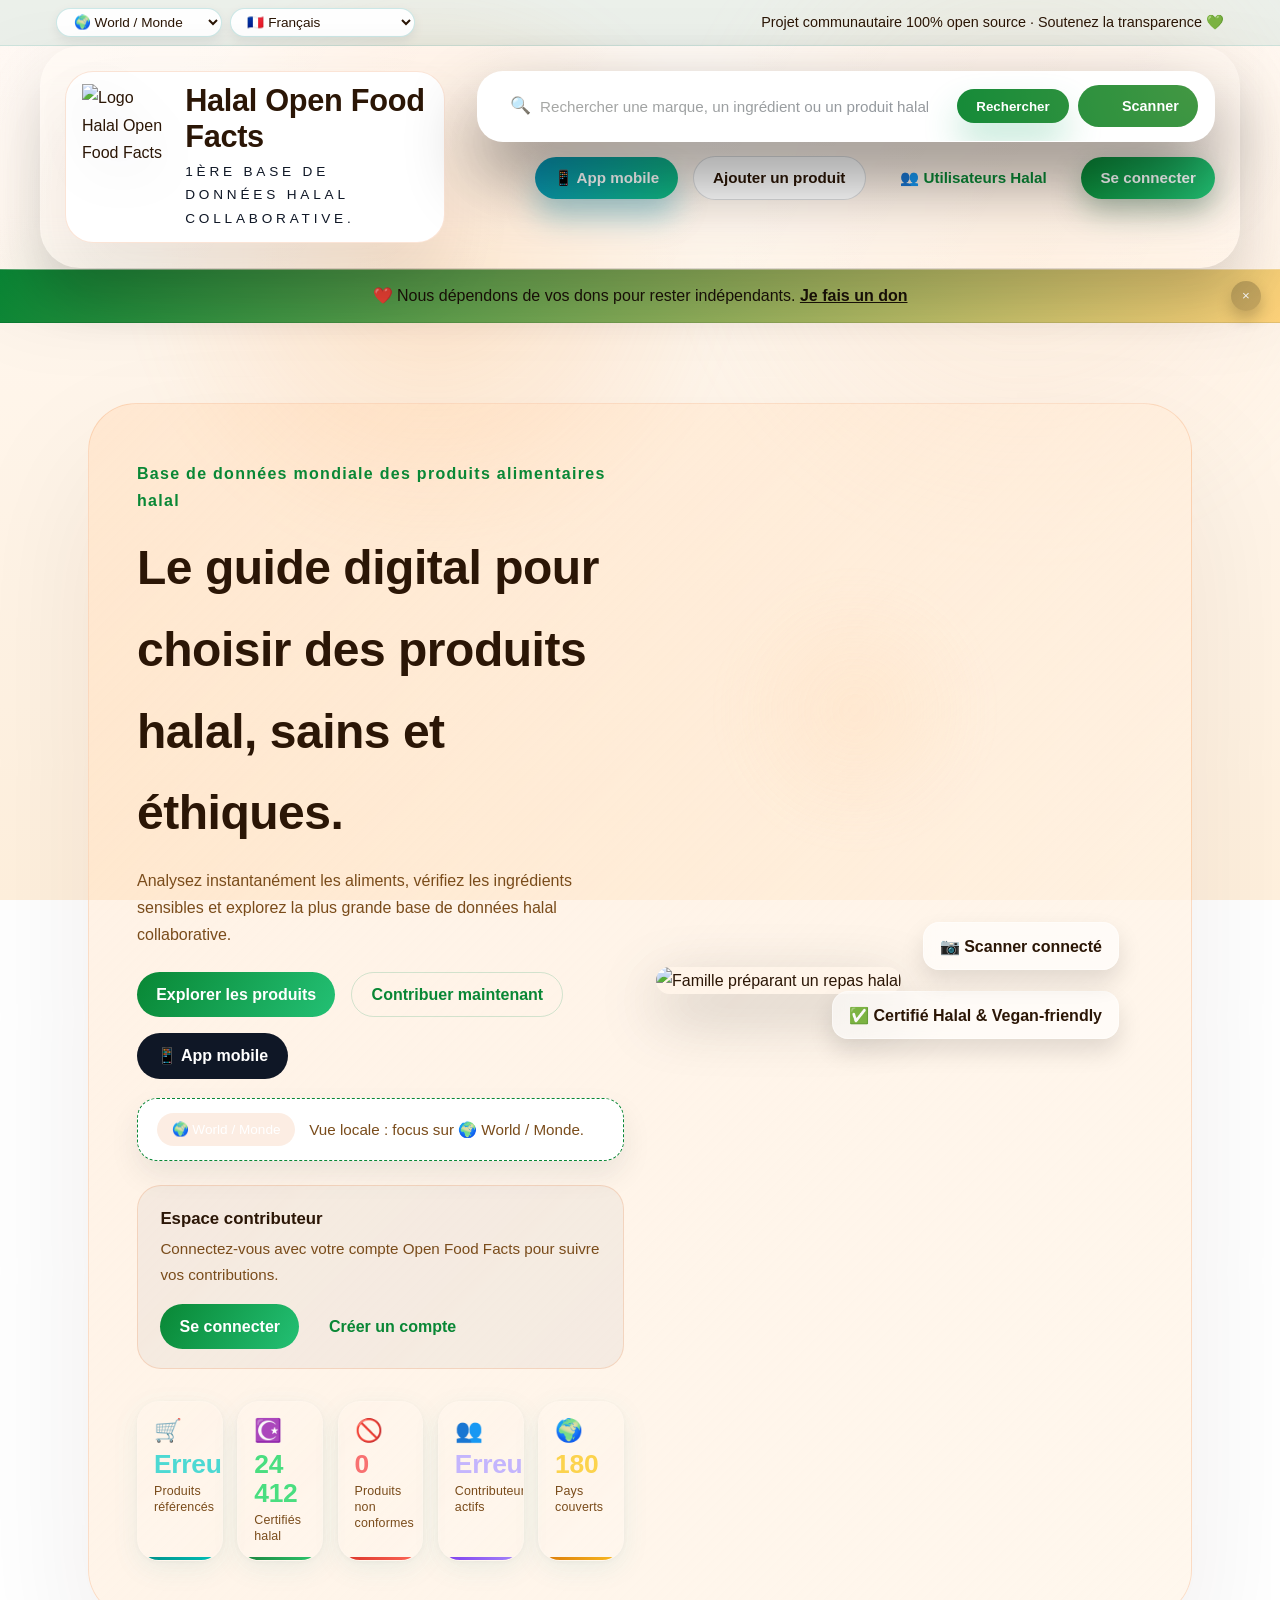
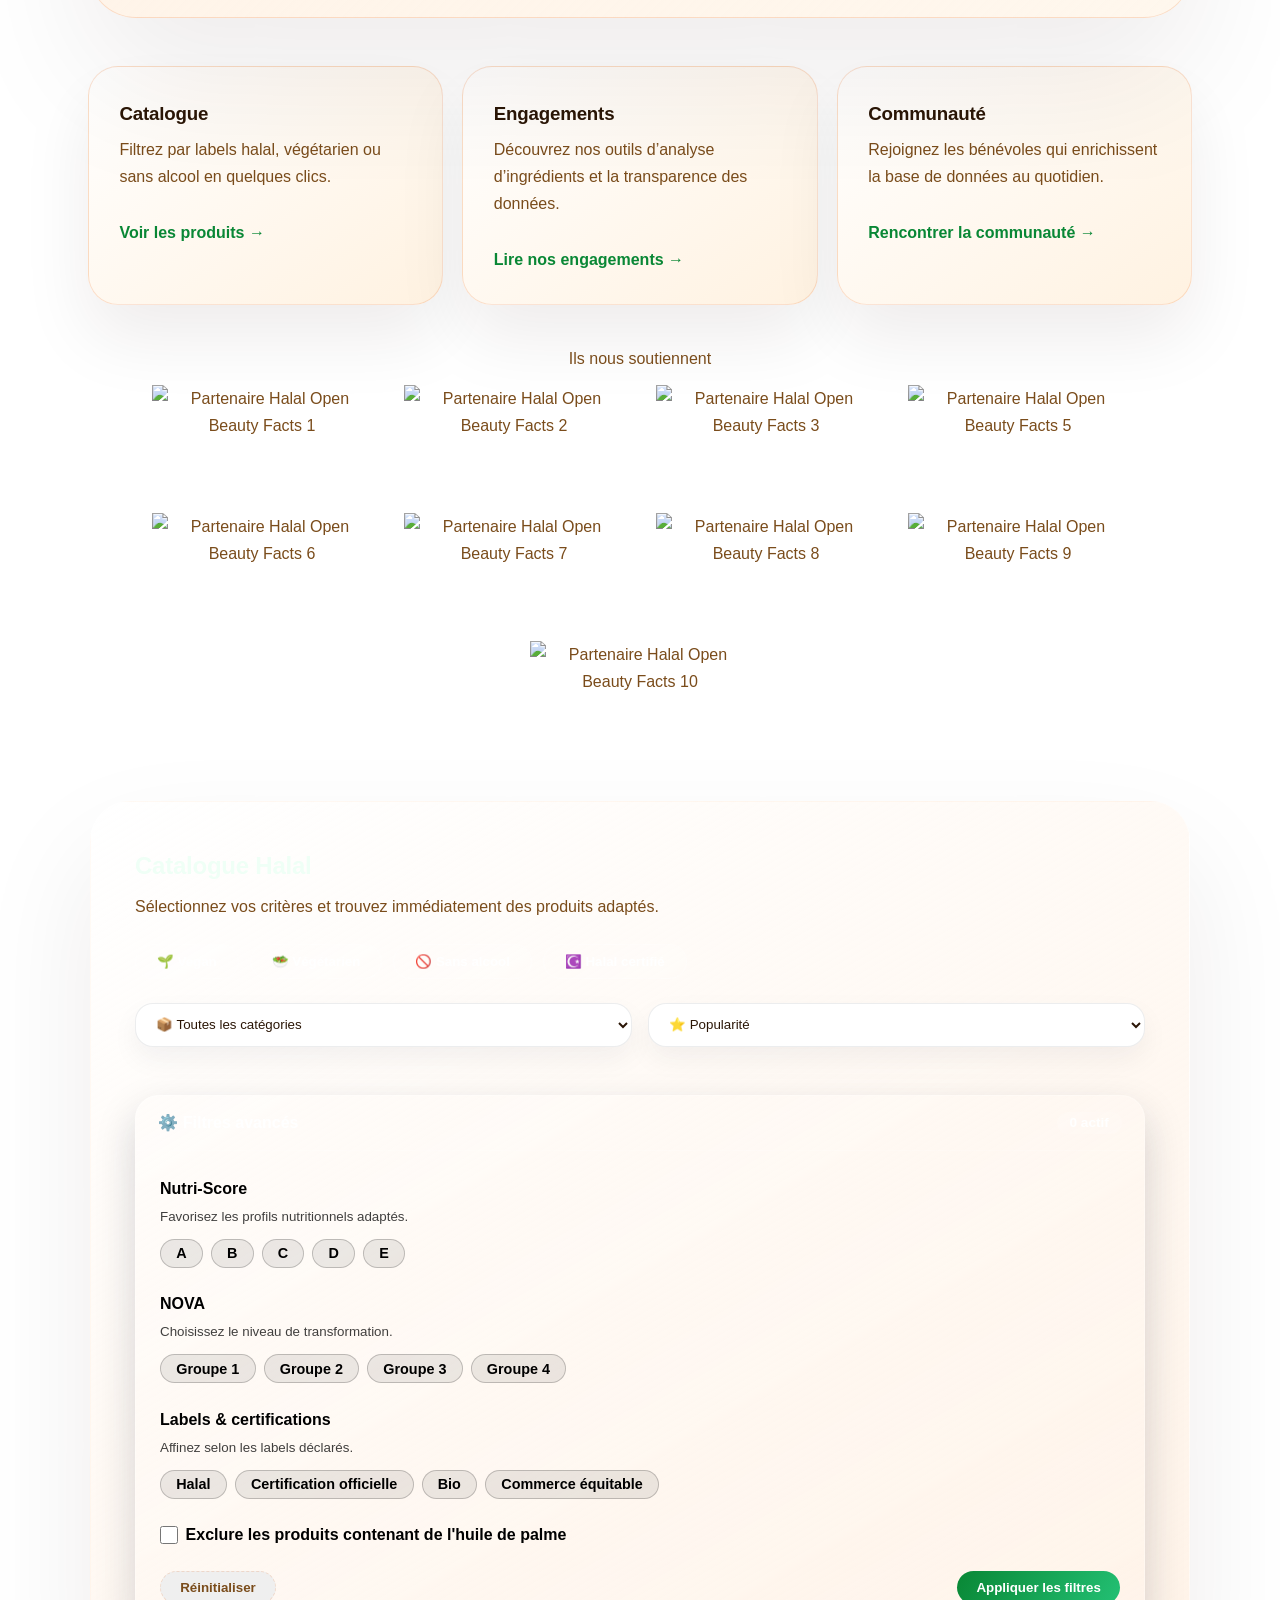
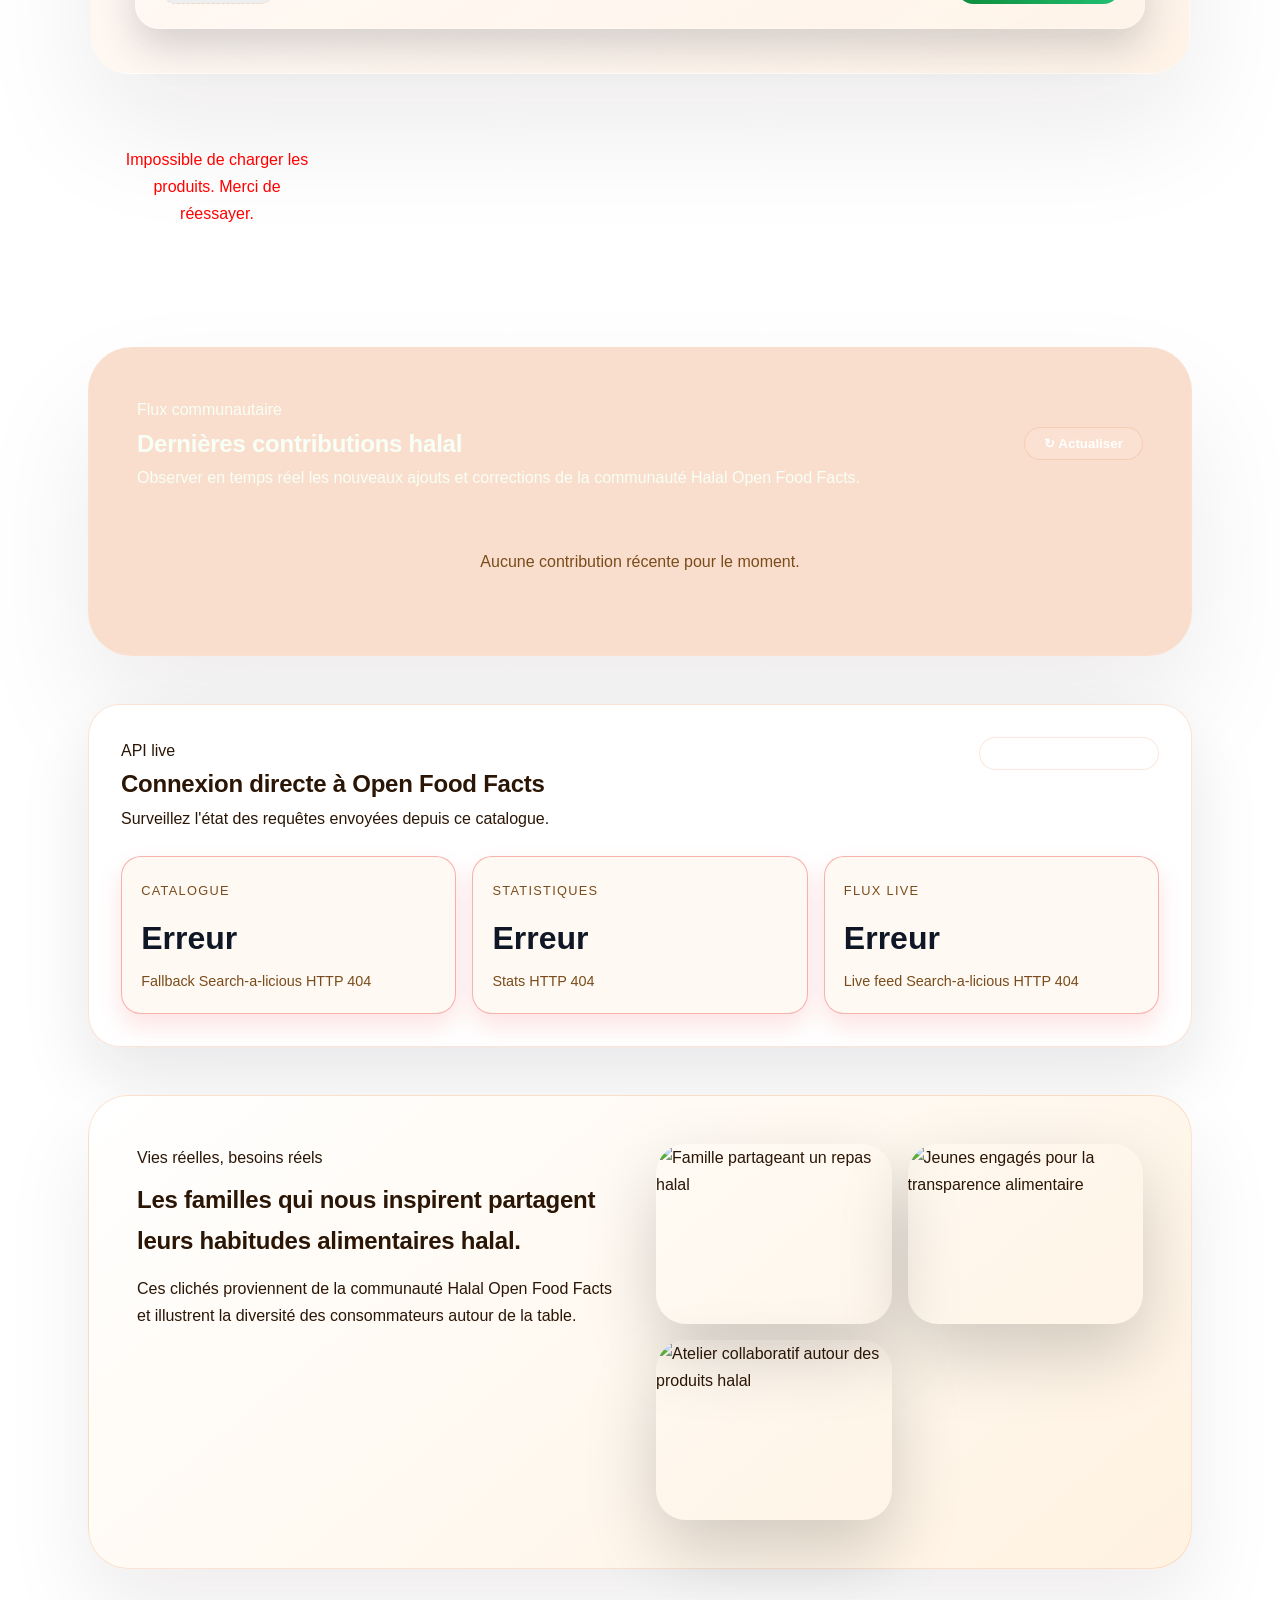
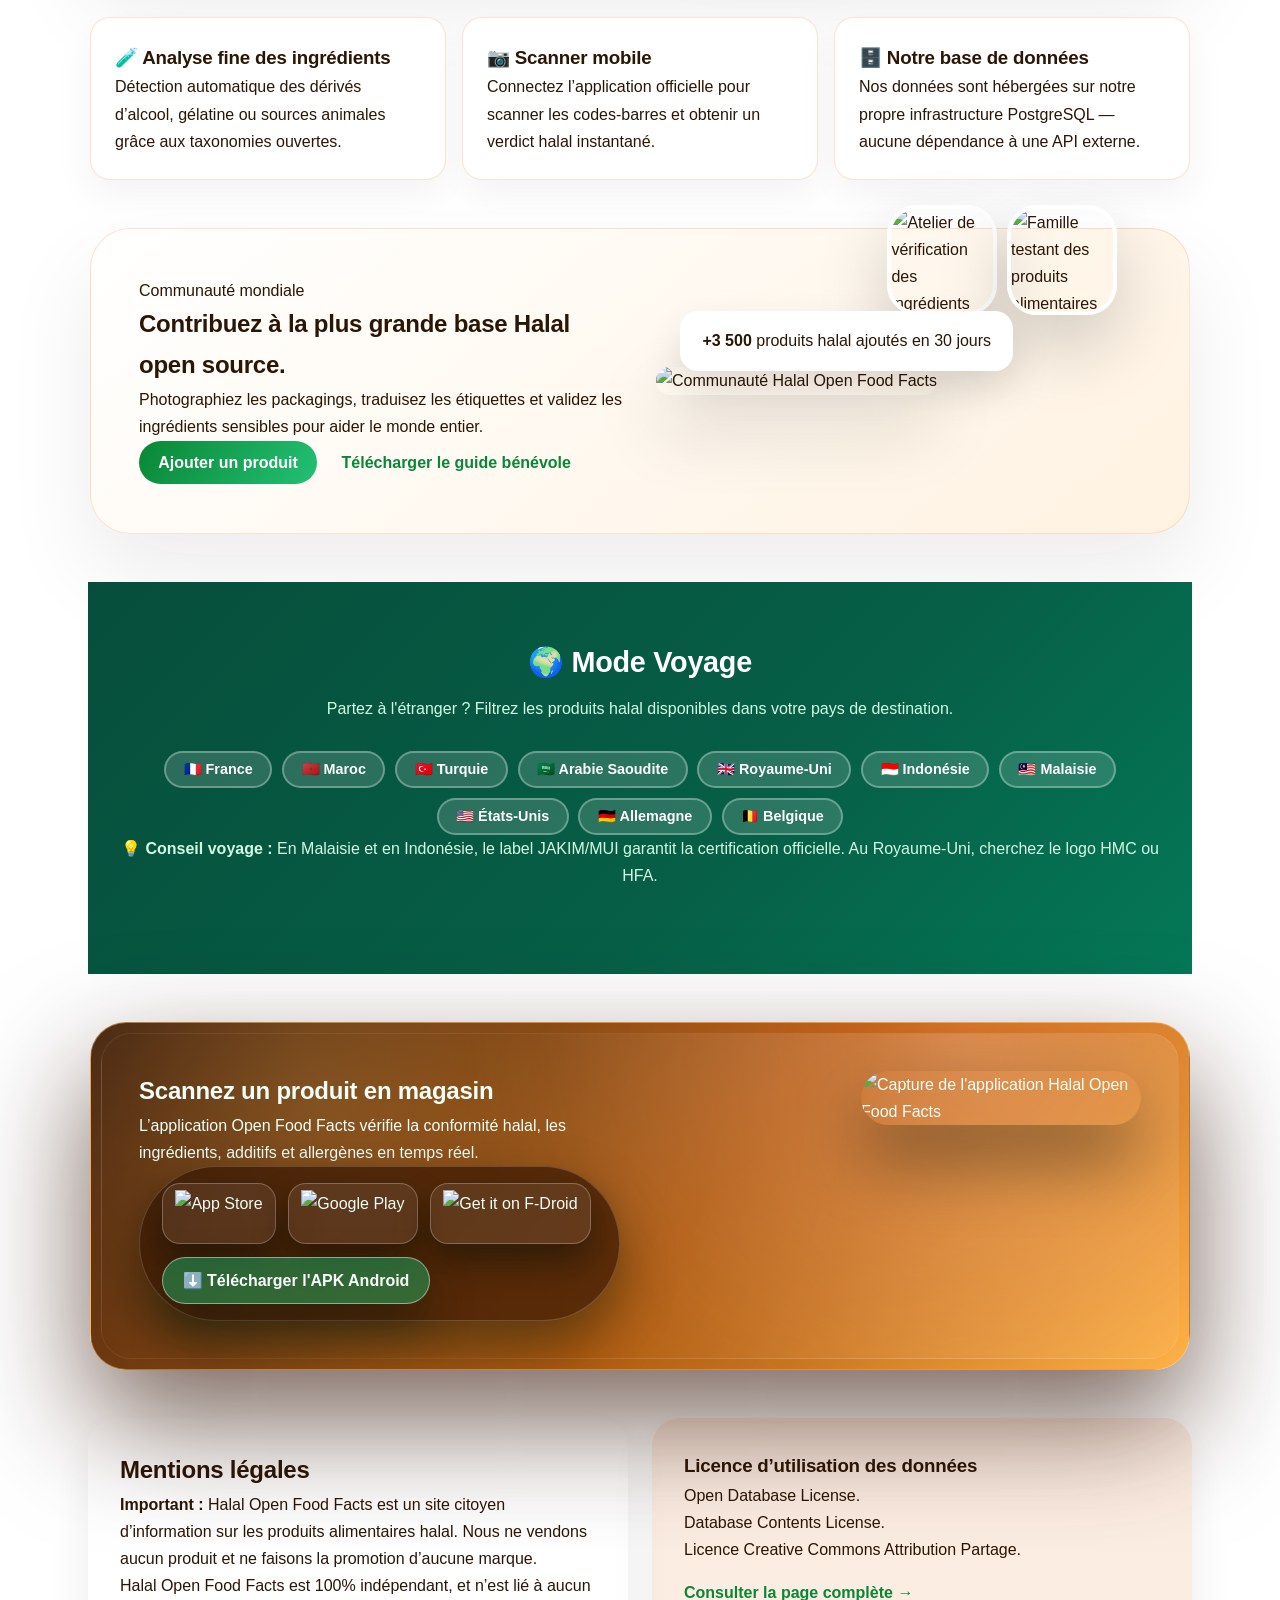
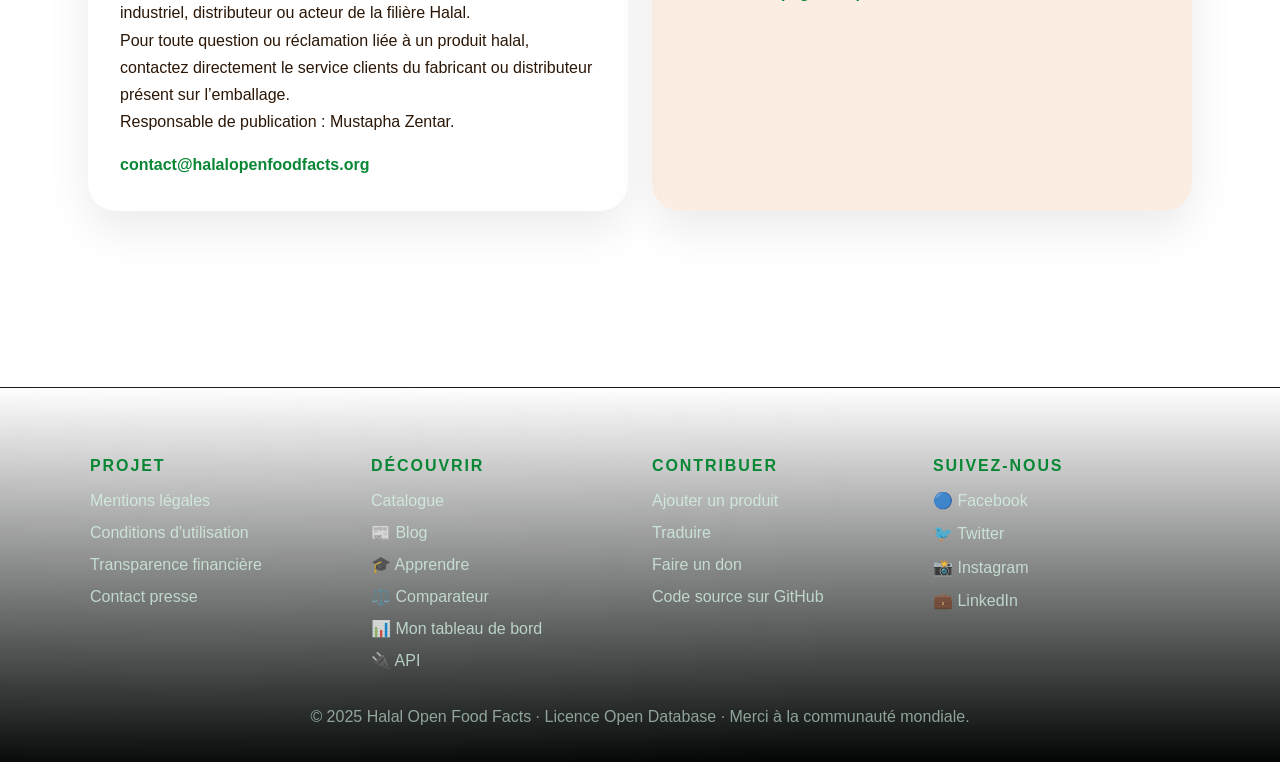
==== commit 56aa70e0: "design: stats 5 cartes sur une ligne, badges couleurs, hover animé, améliorations globales - Stats :" ====
--- a/html/index.html
+++ b/html/index.html
@@ -134,21 +134,30 @@
                     </div>
                 </div>
                 <div class="hero__stats">
-                    <article>
-                        <span class="stat-label" data-i18n="stats_products">Produits alimentaires halal référencés</span>
+                    <article class="stat-card stat-card--products">
+                        <div class="stat-card__icon">🛒</div>
                         <strong id="product-count">4 501 144</strong>
+                        <span class="stat-label" data-i18n="stats_products">Produits référencés</span>
                     </article>
-                    <article>
-                        <span class="stat-label" data-i18n="stats_excluded">Produits non conformes</span>
-                        <a href="excluded.html" style="text-decoration:none"><strong id="excluded-count">0</strong></a>
+                    <article class="stat-card stat-card--halal">
+                        <div class="stat-card__icon">☪️</div>
+                        <strong id="halal-count">24 412</strong>
+                        <span class="stat-label" data-i18n="stats_halal">Certifiés halal</span>
                     </article>
-                    <article>
-                        <span class="stat-label" data-i18n="stats_contributors">Contributeurs actifs</span>
+                    <article class="stat-card stat-card--excluded">
+                        <div class="stat-card__icon">🚫</div>
+                        <a href="excluded.html" style="text-decoration:none"><strong id="excluded-count">565</strong></a>
+                        <span class="stat-label" data-i18n="stats_excluded">Non conformes</span>
+                    </article>
+                    <article class="stat-card stat-card--contributors">
+                        <div class="stat-card__icon">👥</div>
                         <strong id="contributors-count">42 846</strong>
+                        <span class="stat-label" data-i18n="stats_contributors">Contributeurs</span>
                     </article>
-                    <article>
+                    <article class="stat-card stat-card--countries">
+                        <div class="stat-card__icon">🌍</div>
+                        <strong id="country-count">400</strong>
                         <span class="stat-label" data-i18n="stats_countries">Pays couverts</span>
-                        <strong id="country-count">400</strong>
                     </article>
                 </div>
             </div>
--- a/html/assets/css/style.css
+++ b/html/assets/css/style.css
@@ -614,26 +614,68 @@
 }
 
 .hero__stats {
-    display: flex;
-    gap: 1.5rem;
+    display: grid;
+    grid-template-columns: repeat(5, 1fr);
+    gap: 0.9rem;
     margin-top: 2rem;
-    flex-wrap: wrap;
-}
-
-.hero__stats article {
-    background: var(--accent);
-    border-radius: 20px;
-    padding: 1rem 1.3rem;
-    min-width: 140px;
-}
-
+}
+
+.stat-card {
+    position: relative;
+    background: rgba(255,255,255,0.92);
+    border: 1px solid rgba(0,140,134,0.13);
+    border-radius: 22px;
+    padding: 1.1rem 1rem 1rem;
+    display: flex;
+    flex-direction: column;
+    align-items: flex-start;
+    gap: 0.2rem;
+    box-shadow: 0 8px 28px rgba(0,140,134,0.08), 0 1px 4px rgba(0,0,0,0.04);
+    transition: transform 0.22s cubic-bezier(.34,1.56,.64,1), box-shadow 0.22s ease;
+    overflow: hidden;
+}
+.stat-card::after {
+    content: '';
+    position: absolute;
+    bottom: 0; left: 0; right: 0;
+    height: 3px;
+    border-radius: 0 0 22px 22px;
+}
+.stat-card--products::after  { background: linear-gradient(90deg,#008c86,#00c4bb); }
+.stat-card--halal::after      { background: linear-gradient(90deg,#1a7f3c,#2ecc71); }
+.stat-card--excluded::after   { background: linear-gradient(90deg,#d93025,#ff6b5b); }
+.stat-card--contributors::after { background: linear-gradient(90deg,#7c3aed,#a78bfa); }
+.stat-card--countries::after  { background: linear-gradient(90deg,#d97706,#fbbf24); }
+
+.stat-card:hover {
+    transform: translateY(-4px) scale(1.02);
+    box-shadow: 0 20px 50px rgba(0,140,134,0.16), 0 2px 8px rgba(0,0,0,0.06);
+}
+.stat-card__icon {
+    font-size: 1.4rem;
+    line-height: 1;
+    margin-bottom: 0.3rem;
+}
 .hero__stats strong {
-    font-size: 1.8rem;
+    font-size: 1.65rem;
+    font-weight: 700;
     display: block;
-}
+    line-height: 1.1;
+    color: var(--text);
+    font-family: var(--font-display);
+}
+.stat-card--products strong { color: #007a75; }
+.stat-card--halal strong    { color: #1a7f3c; }
+.stat-card--excluded strong { color: #d93025; }
+.stat-card--contributors strong { color: #7c3aed; }
+.stat-card--countries strong { color: #d97706; }
+
 .stat-label {
-    font-size: 0.85rem;
+    font-size: 0.78rem;
+    font-weight: 500;
     color: var(--muted);
+    letter-spacing: 0.01em;
+    line-height: 1.3;
 }
 
 .hero__visual {
@@ -2249,17 +2291,15 @@
     z-index: 1;
 }
 
-.hero__stats article {
-    background: rgba(255,255,255,0.9);
-    border: 1px solid var(--border);
-    border-radius: 28px;
-    padding: 1.3rem;
-    box-shadow: 0 25px 60px rgba(0,0,0,0.08);
-}
-
-.hero__stats strong {
-    color: var(--primary);
-}
+.stat-card {
+    background: rgba(255,255,255,0.07);
+    border-color: rgba(255,255,255,0.1);
+}
+.stat-card--products strong { color: #4dd9d3; }
+.stat-card--halal strong    { color: #4ade80; }
+.stat-card--excluded strong { color: #f87171; }
+.stat-card--contributors strong { color: #c4b5fd; }
+.stat-card--countries strong { color: #fcd34d; }
 
 .badge {
     background: rgba(255,255,255,0.6);
@@ -2566,3 +2606,57 @@
     font-size: 0.95rem;
     letter-spacing: -.05em;
 }
+
+/* ─── Stats responsive ───────────────────────────────────────────────── */
+@media (max-width: 900px) {
+    .hero__stats {
+        grid-template-columns: repeat(3, 1fr);
+    }
+}
+@media (max-width: 600px) {
+    .hero__stats {
+        grid-template-columns: repeat(2, 1fr);
+    }
+    .stat-card--products {
+        grid-column: 1 / -1;
+    }
+}
+
+/* ─── Product card improvements ──────────────────────────────────────── */
+.product-card {
+    transition: transform 0.2s cubic-bezier(.34,1.56,.64,1), box-shadow 0.2s ease !important;
+}
+.product-card:hover {
+    transform: translateY(-6px) scale(1.02) !important;
+    box-shadow: 0 24px 56px rgba(0,140,134,0.18) !important;
+}
+
+/* ─── Filter button improvements ─────────────────────────────────────── */
+.filter-btn {
+    transition: all 0.2s cubic-bezier(.34,1.56,.64,1) !important;
+}
+.filter-btn:hover {
+    transform: translateY(-2px);
+}
+.filter-btn.active {
+    box-shadow: 0 6px 20px rgba(0,140,134,0.35) !important;
+}
+
+/* ─── Insights card improvements ─────────────────────────────────────── */
+.insights article {
+    transition: transform 0.2s cubic-bezier(.34,1.56,.64,1), box-shadow 0.2s ease !important;
+    border: 1px solid var(--border) !important;
+}
+.insights article:hover {
+    transform: translateY(-5px) !important;
+    box-shadow: 0 20px 50px rgba(0,140,134,0.12) !important;
+}
+
+/* ─── Solid button glow ───────────────────────────────────────────────── */
+.solid-btn {
+    transition: transform 0.2s cubic-bezier(.34,1.56,.64,1), box-shadow 0.2s ease !important;
+}
+.solid-btn:hover {
+    transform: translateY(-2px) !important;
+    box-shadow: 0 10px 30px rgba(0,140,134,0.4) !important;
+}
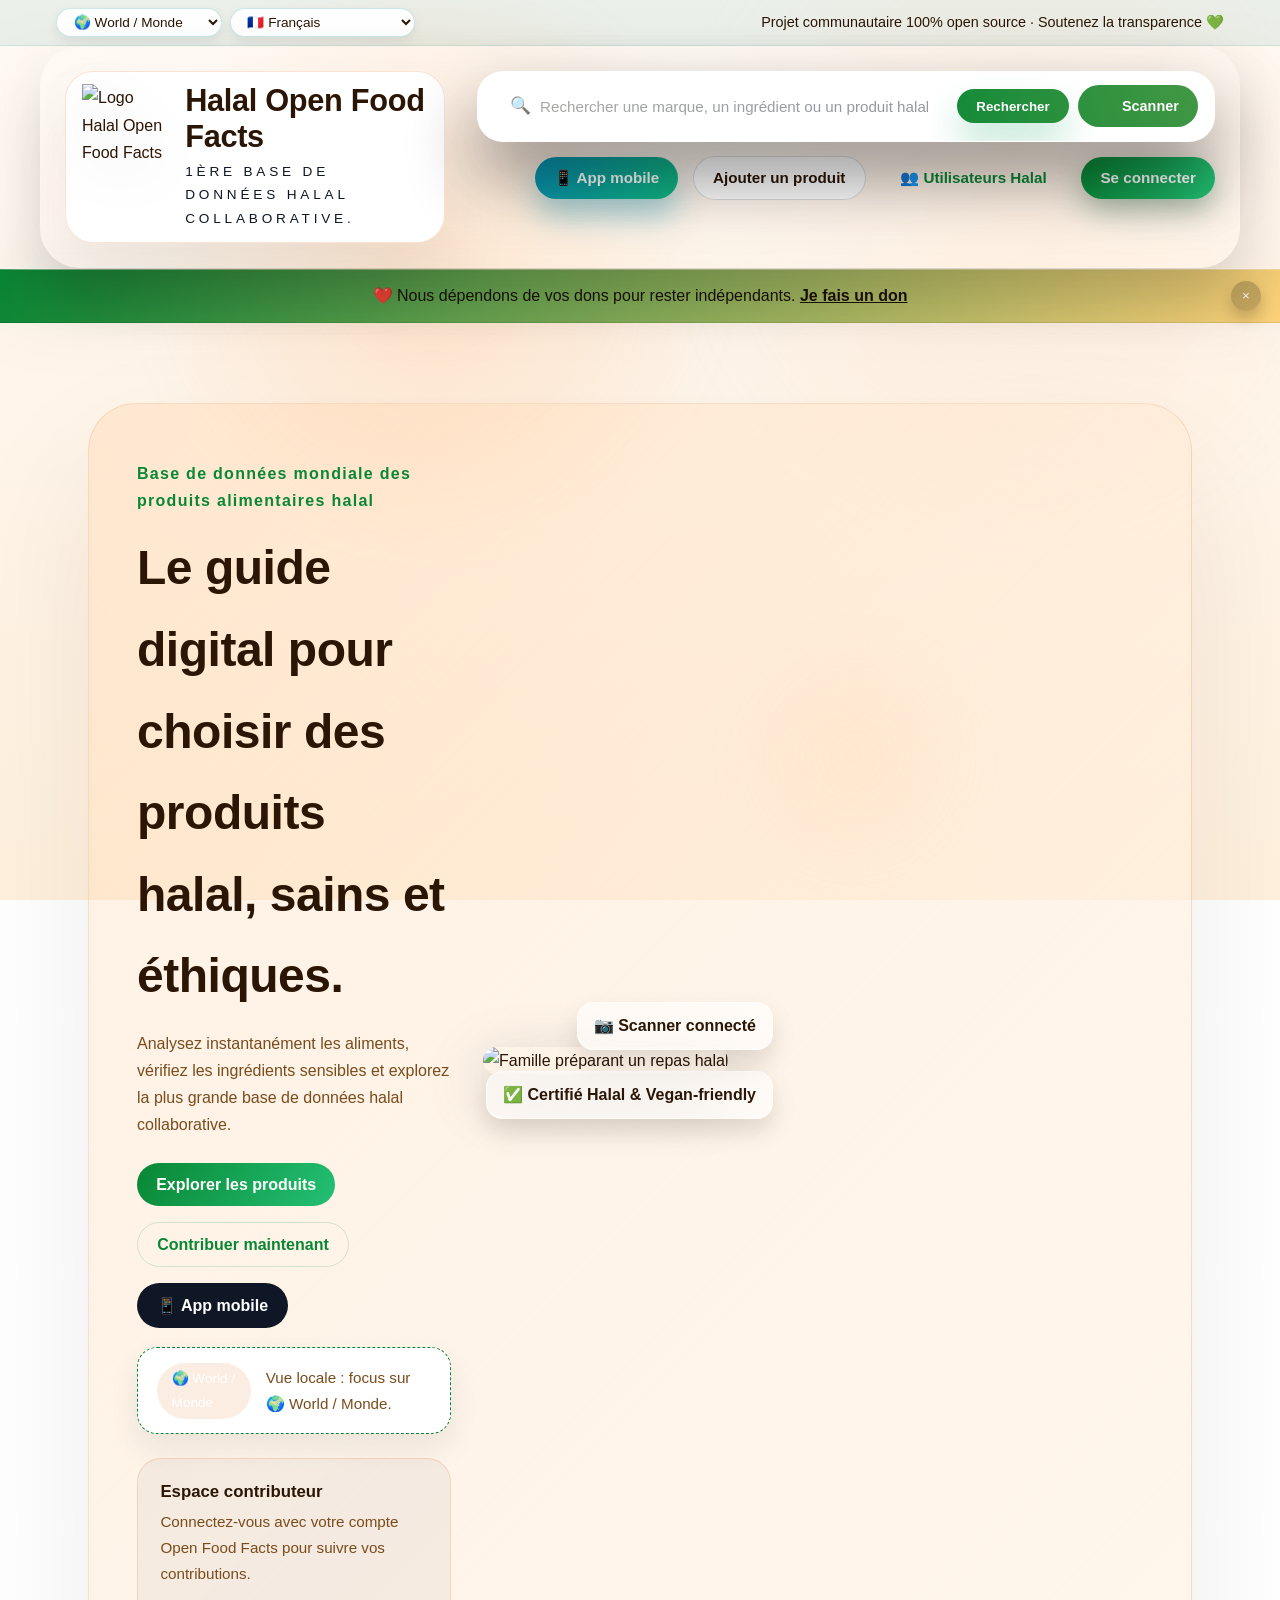
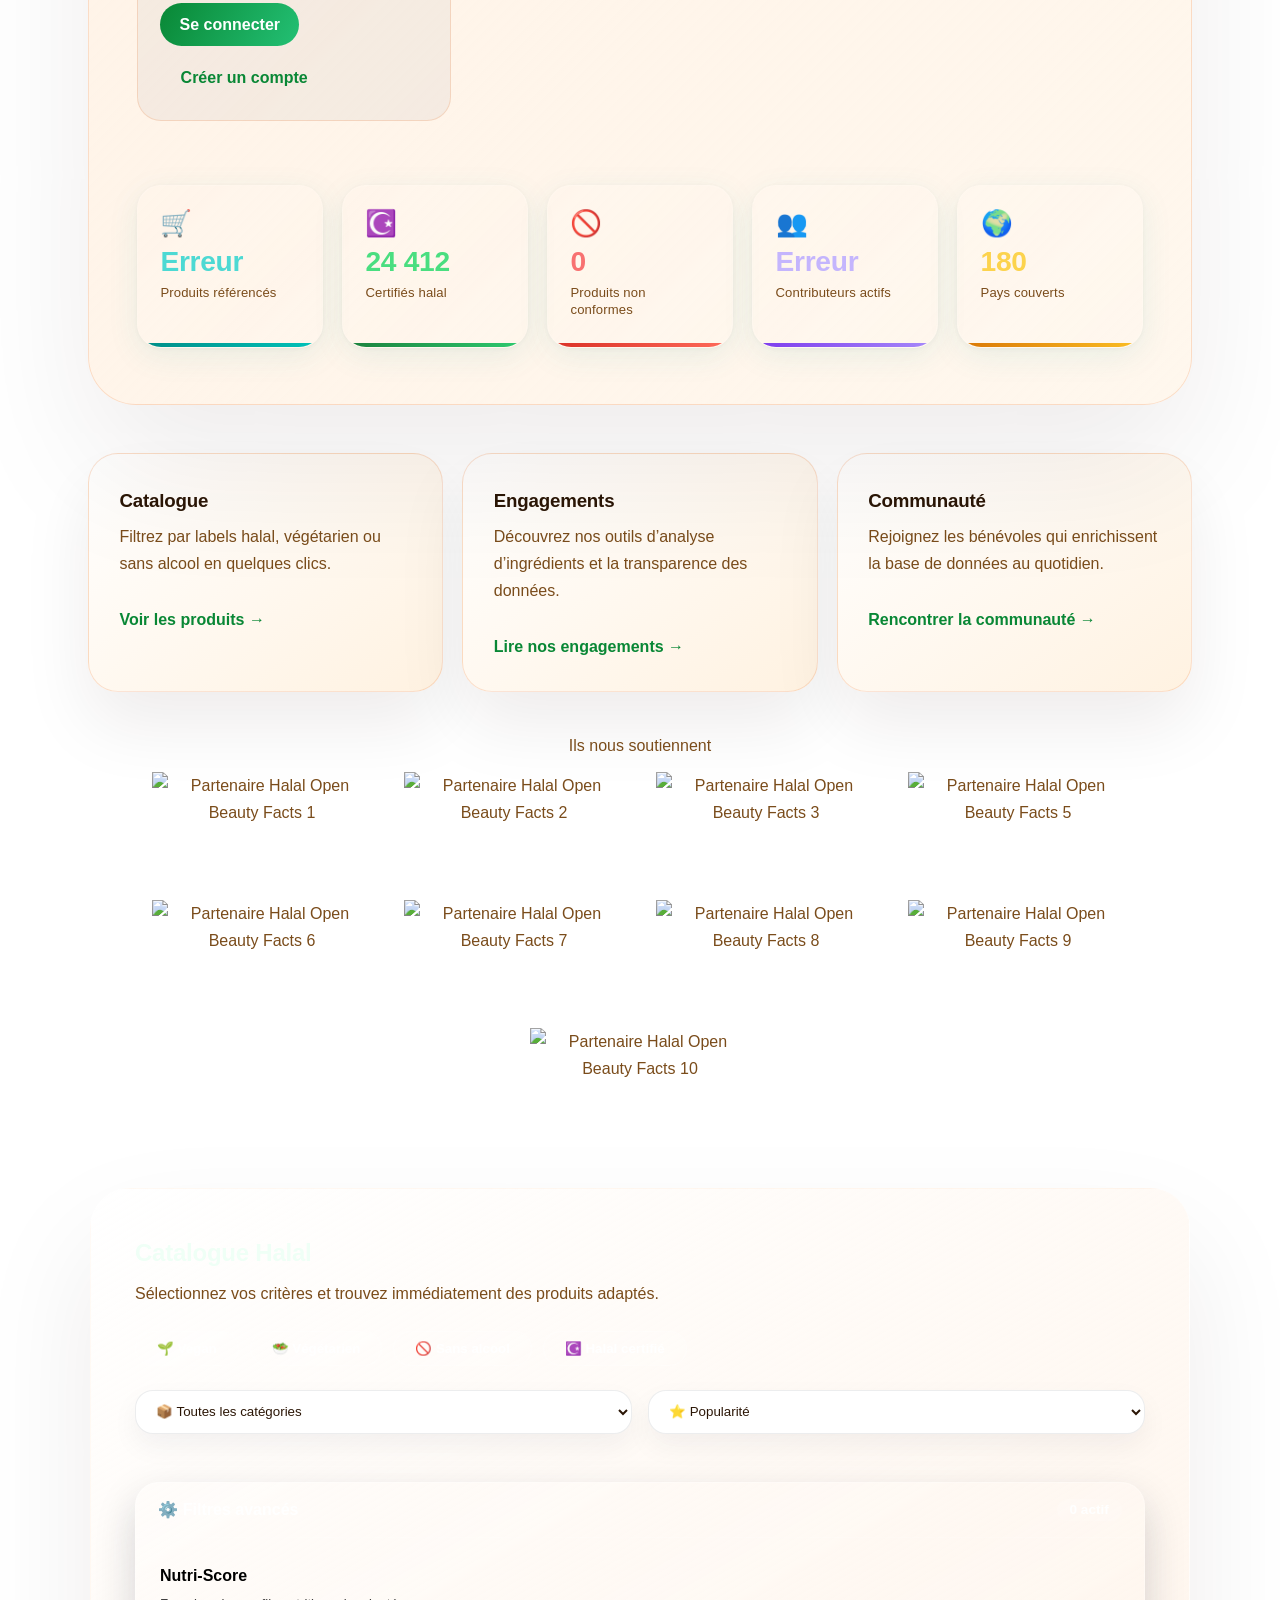
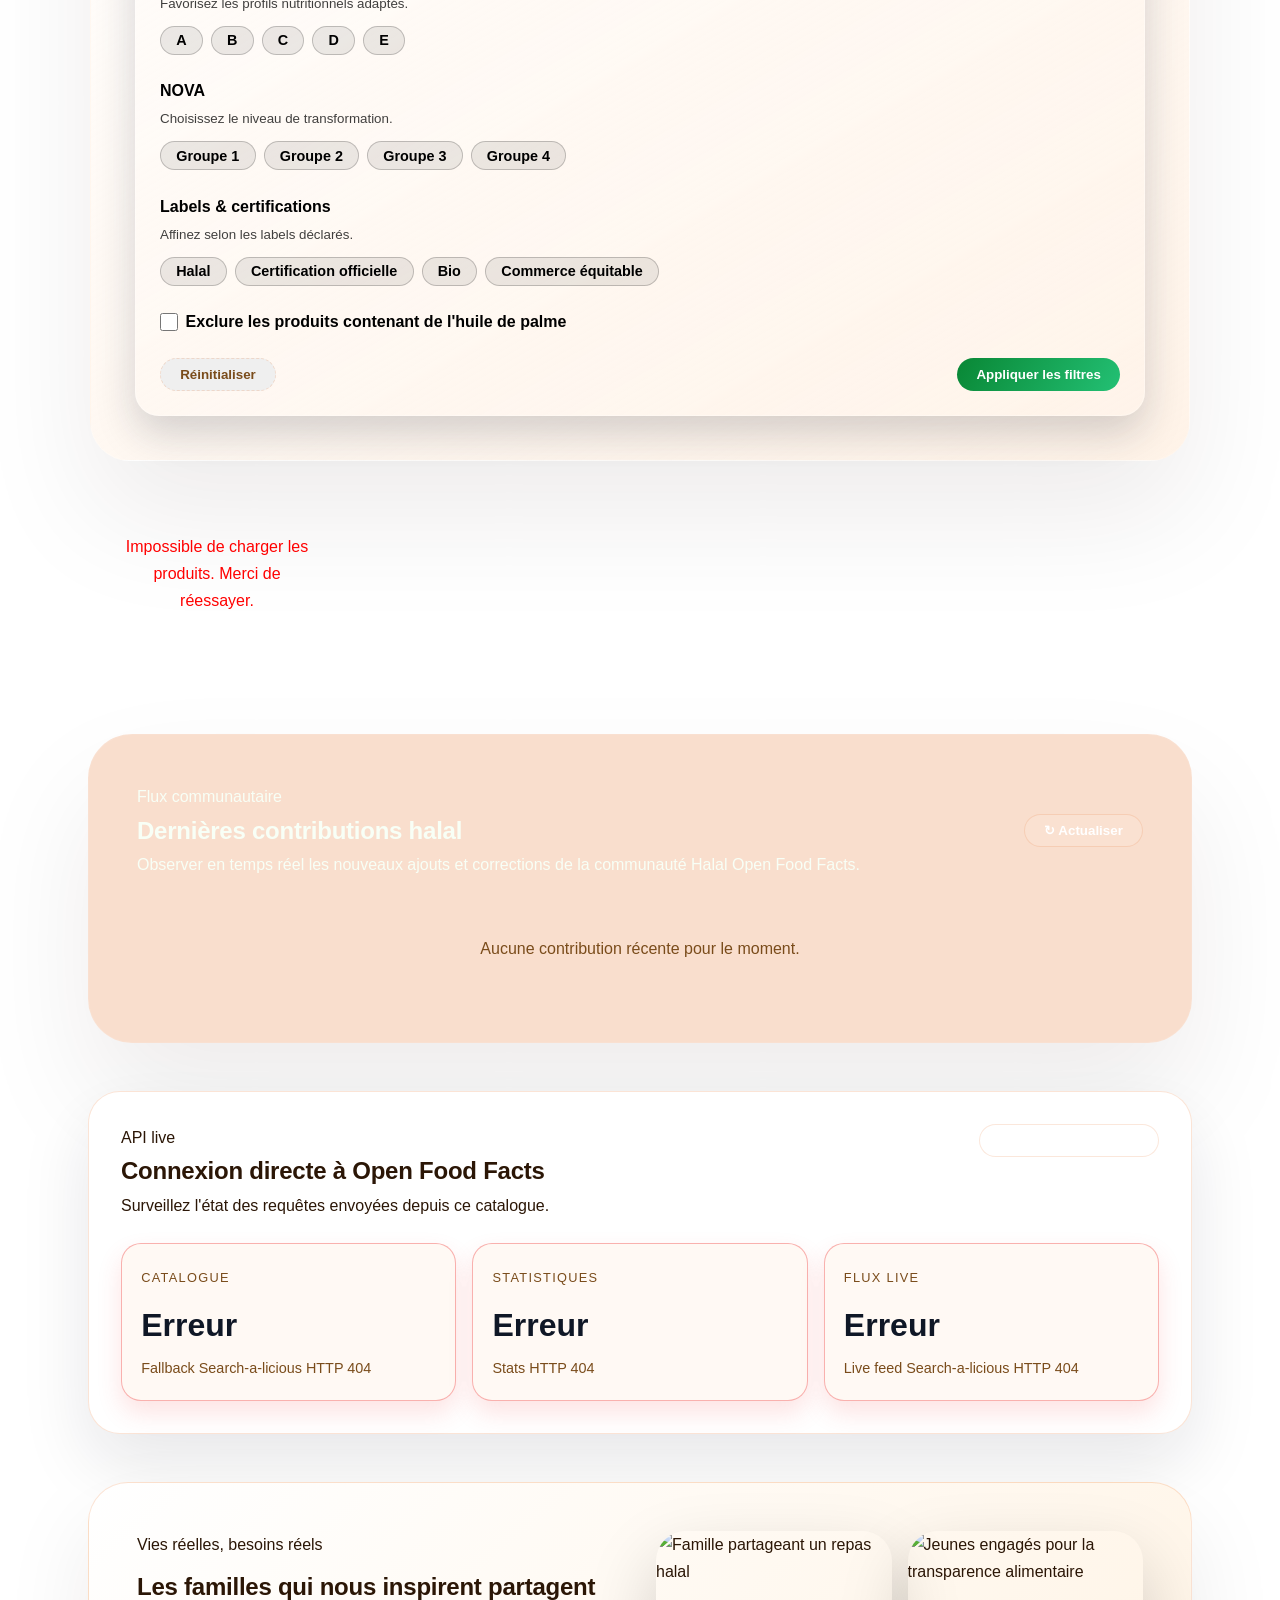
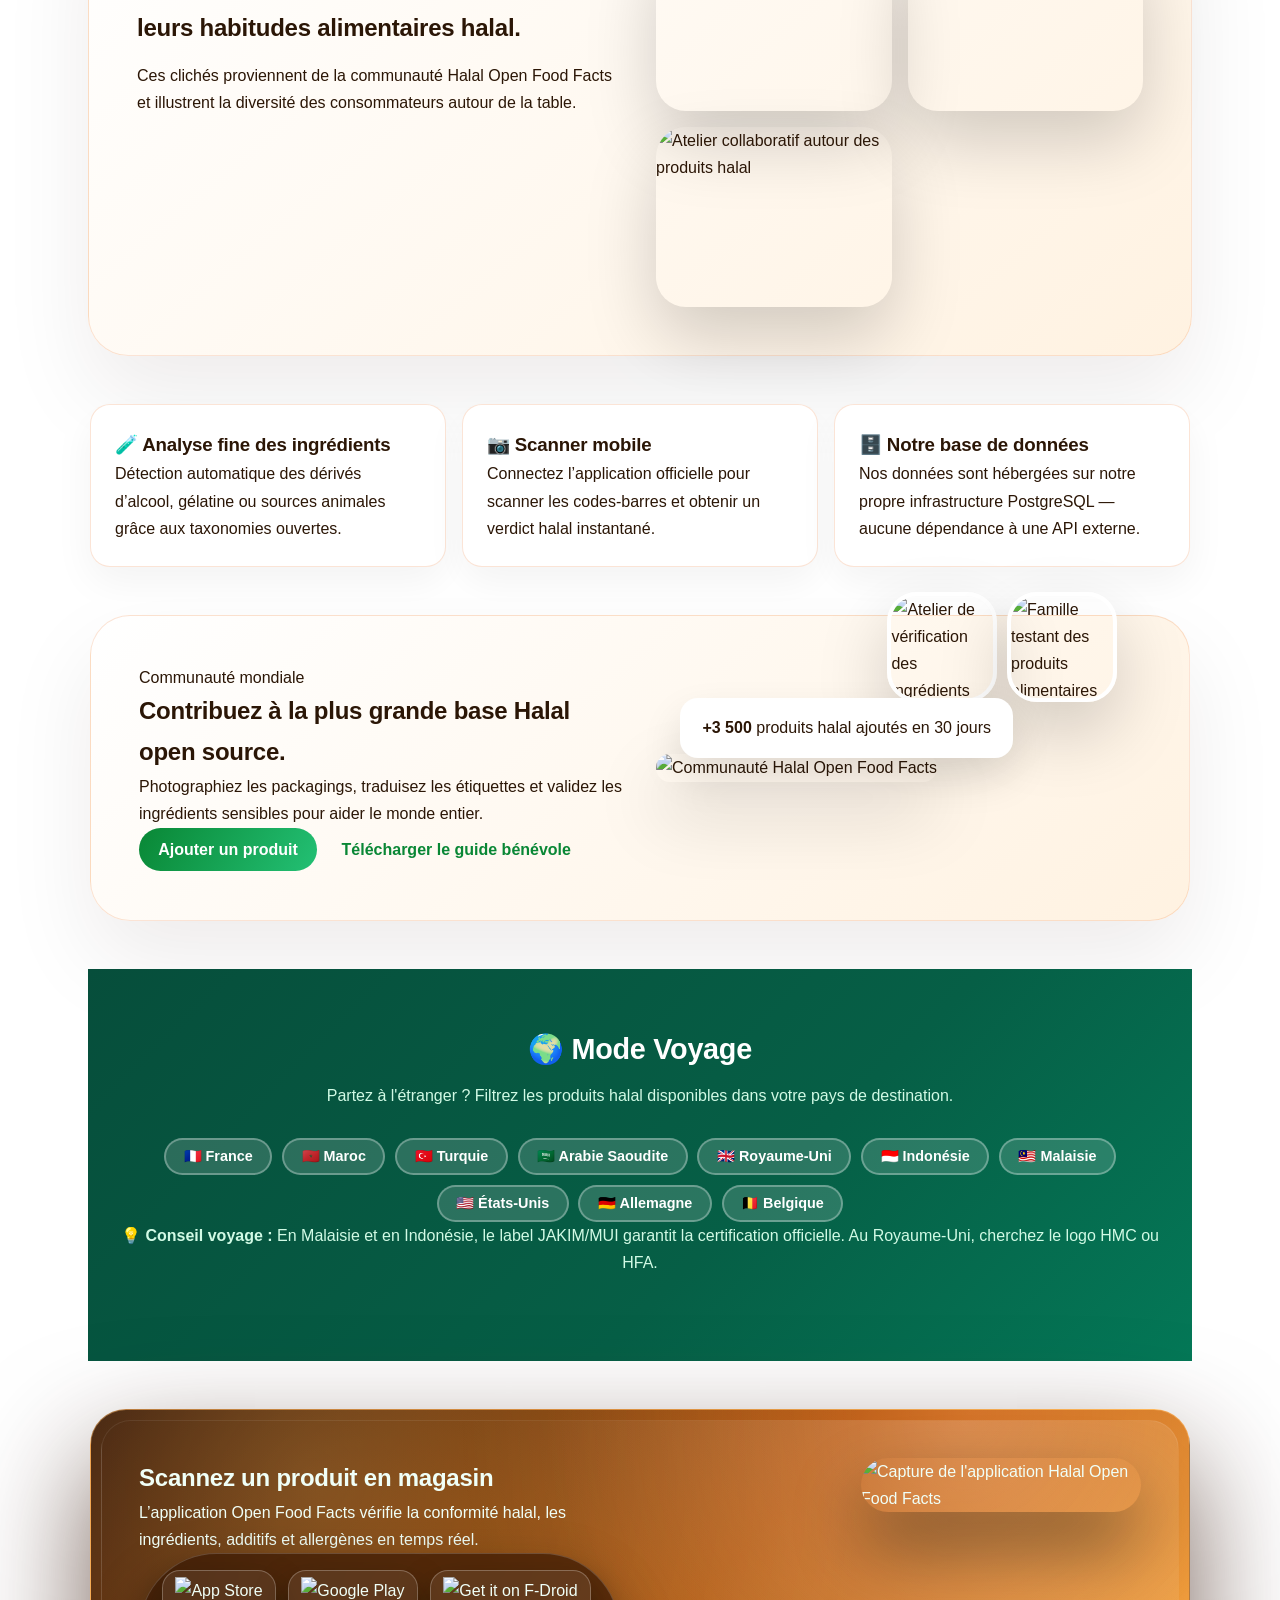
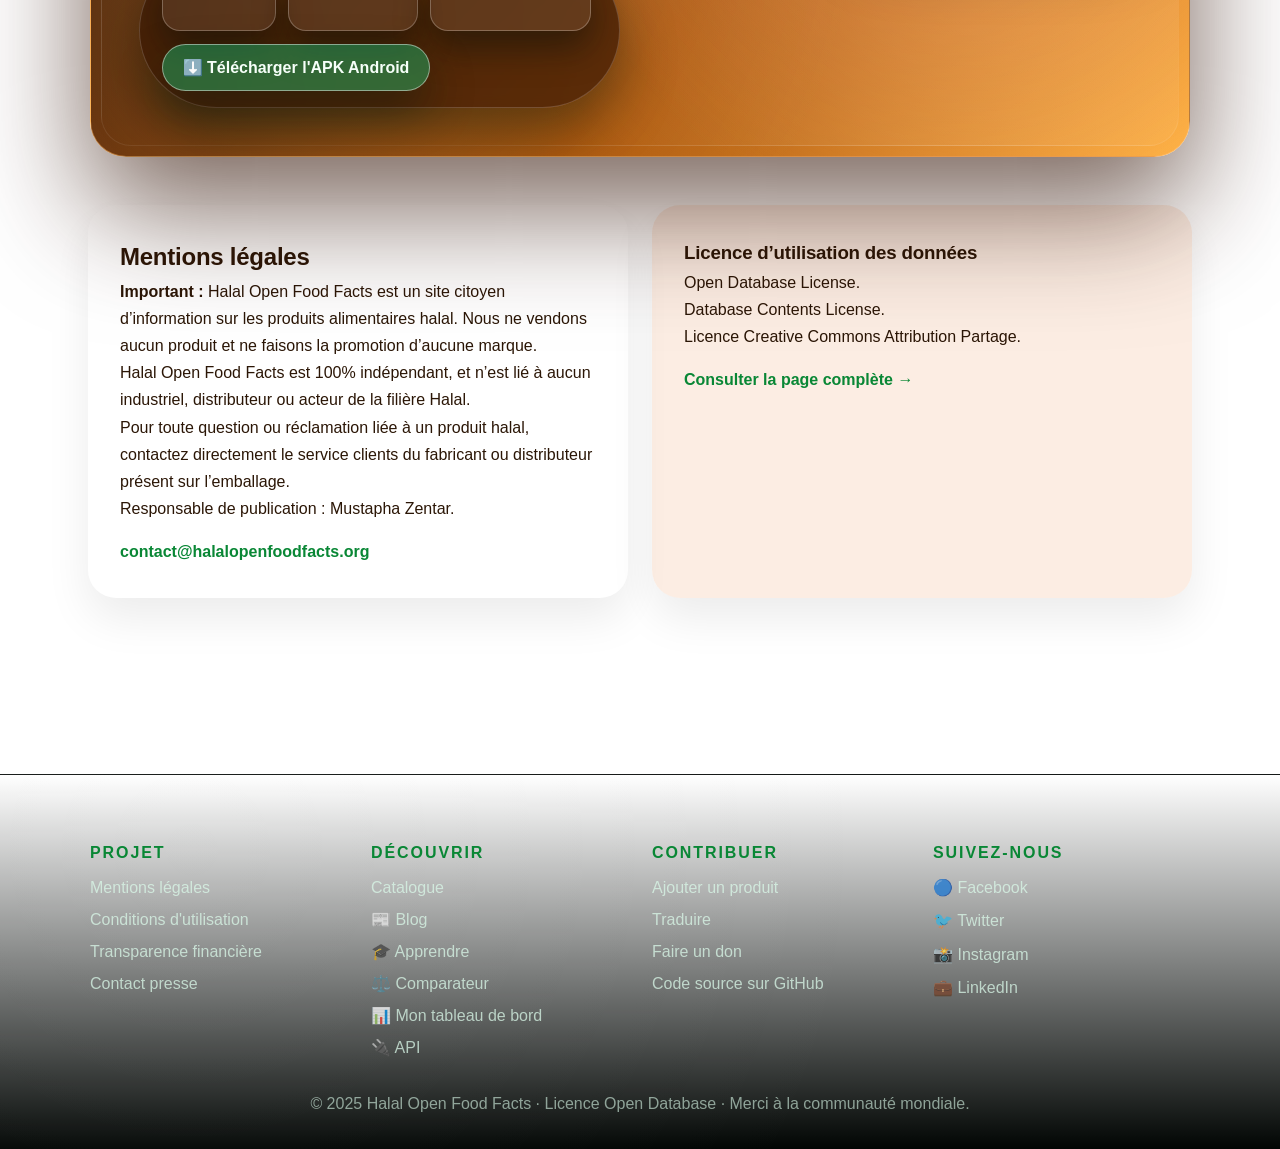
==== commit 38552b4f: "design: stats full-width (moved outside hero__content, grid-column 1/-1)" ====
--- a/html/index.html
+++ b/html/index.html
@@ -133,38 +133,38 @@
                         <a href="signup.html" class="ghost-btn" id="account-action-secondary">Créer un compte</a>
                     </div>
                 </div>
-                <div class="hero__stats">
-                    <article class="stat-card stat-card--products">
-                        <div class="stat-card__icon">🛒</div>
-                        <strong id="product-count">4 501 144</strong>
-                        <span class="stat-label" data-i18n="stats_products">Produits référencés</span>
-                    </article>
-                    <article class="stat-card stat-card--halal">
-                        <div class="stat-card__icon">☪️</div>
-                        <strong id="halal-count">24 412</strong>
-                        <span class="stat-label" data-i18n="stats_halal">Certifiés halal</span>
-                    </article>
-                    <article class="stat-card stat-card--excluded">
-                        <div class="stat-card__icon">🚫</div>
-                        <a href="excluded.html" style="text-decoration:none"><strong id="excluded-count">565</strong></a>
-                        <span class="stat-label" data-i18n="stats_excluded">Non conformes</span>
-                    </article>
-                    <article class="stat-card stat-card--contributors">
-                        <div class="stat-card__icon">👥</div>
-                        <strong id="contributors-count">42 846</strong>
-                        <span class="stat-label" data-i18n="stats_contributors">Contributeurs</span>
-                    </article>
-                    <article class="stat-card stat-card--countries">
-                        <div class="stat-card__icon">🌍</div>
-                        <strong id="country-count">400</strong>
-                        <span class="stat-label" data-i18n="stats_countries">Pays couverts</span>
-                    </article>
-                </div>
             </div>
             <div class="hero__visual">
                 <img src="assets/images/c.PNG" alt="Famille préparant un repas halal" class="hero__image">
                 <div class="badge halal">✅ Certifié Halal & Vegan-friendly</div>
                 <div class="badge scan">📷 Scanner connecté</div>
+            </div>
+            <div class="hero__stats">
+                <article class="stat-card stat-card--products">
+                    <div class="stat-card__icon">🛒</div>
+                    <strong id="product-count">4 501 144</strong>
+                    <span class="stat-label" data-i18n="stats_products">Produits référencés</span>
+                </article>
+                <article class="stat-card stat-card--halal">
+                    <div class="stat-card__icon">☪️</div>
+                    <strong id="halal-count">24 412</strong>
+                    <span class="stat-label" data-i18n="stats_halal">Certifiés halal</span>
+                </article>
+                <article class="stat-card stat-card--excluded">
+                    <div class="stat-card__icon">🚫</div>
+                    <a href="excluded.html" style="text-decoration:none"><strong id="excluded-count">565</strong></a>
+                    <span class="stat-label" data-i18n="stats_excluded">Non conformes</span>
+                </article>
+                <article class="stat-card stat-card--contributors">
+                    <div class="stat-card__icon">👥</div>
+                    <strong id="contributors-count">42 846</strong>
+                    <span class="stat-label" data-i18n="stats_contributors">Contributeurs</span>
+                </article>
+                <article class="stat-card stat-card--countries">
+                    <div class="stat-card__icon">🌍</div>
+                    <strong id="country-count">400</strong>
+                    <span class="stat-label" data-i18n="stats_countries">Pays couverts</span>
+                </article>
             </div>
         </section>
 
--- a/html/assets/css/style.css
+++ b/html/assets/css/style.css
@@ -616,30 +616,33 @@
 .hero__stats {
     display: grid;
     grid-template-columns: repeat(5, 1fr);
-    gap: 0.9rem;
+    gap: 1.2rem;
     margin-top: 2rem;
+    width: 100%;
+    grid-column: 1 / -1;
 }
 
 .stat-card {
     position: relative;
-    background: rgba(255,255,255,0.92);
+    background: rgba(255,255,255,0.95);
     border: 1px solid rgba(0,140,134,0.13);
-    border-radius: 22px;
-    padding: 1.1rem 1rem 1rem;
+    border-radius: 24px;
+    padding: 1.6rem 1.4rem 1.8rem;
     display: flex;
     flex-direction: column;
     align-items: flex-start;
-    gap: 0.2rem;
-    box-shadow: 0 8px 28px rgba(0,140,134,0.08), 0 1px 4px rgba(0,0,0,0.04);
+    gap: 0.3rem;
+    box-shadow: 0 8px 32px rgba(0,140,134,0.09), 0 1px 4px rgba(0,0,0,0.04);
     transition: transform 0.22s cubic-bezier(.34,1.56,.64,1), box-shadow 0.22s ease;
     overflow: hidden;
+    min-width: 0;
 }
 .stat-card::after {
     content: '';
     position: absolute;
     bottom: 0; left: 0; right: 0;
-    height: 3px;
-    border-radius: 0 0 22px 22px;
+    height: 4px;
+    border-radius: 0 0 24px 24px;
 }
 .stat-card--products::after  { background: linear-gradient(90deg,#008c86,#00c4bb); }
 .stat-card--halal::after      { background: linear-gradient(90deg,#1a7f3c,#2ecc71); }
@@ -648,21 +651,22 @@
 .stat-card--countries::after  { background: linear-gradient(90deg,#d97706,#fbbf24); }
 
 .stat-card:hover {
-    transform: translateY(-4px) scale(1.02);
-    box-shadow: 0 20px 50px rgba(0,140,134,0.16), 0 2px 8px rgba(0,0,0,0.06);
+    transform: translateY(-5px) scale(1.025);
+    box-shadow: 0 20px 56px rgba(0,140,134,0.18), 0 2px 8px rgba(0,0,0,0.06);
 }
 .stat-card__icon {
-    font-size: 1.4rem;
+    font-size: 1.6rem;
     line-height: 1;
-    margin-bottom: 0.3rem;
+    margin-bottom: 0.4rem;
 }
 .hero__stats strong {
-    font-size: 1.65rem;
-    font-weight: 700;
+    font-size: clamp(1.6rem, 2.2vw, 2.1rem);
+    font-weight: 800;
     display: block;
-    line-height: 1.1;
+    line-height: 1;
     color: var(--text);
     font-family: var(--font-display);
+    white-space: nowrap;
 }
 .stat-card--products strong { color: #007a75; }
 .stat-card--halal strong    { color: #1a7f3c; }
@@ -671,11 +675,12 @@
 .stat-card--countries strong { color: #d97706; }
 
 .stat-label {
-    font-size: 0.78rem;
+    font-size: 0.82rem;
     font-weight: 500;
     color: var(--muted);
     letter-spacing: 0.01em;
     line-height: 1.3;
+    margin-top: 0.2rem;
 }
 
 .hero__visual {
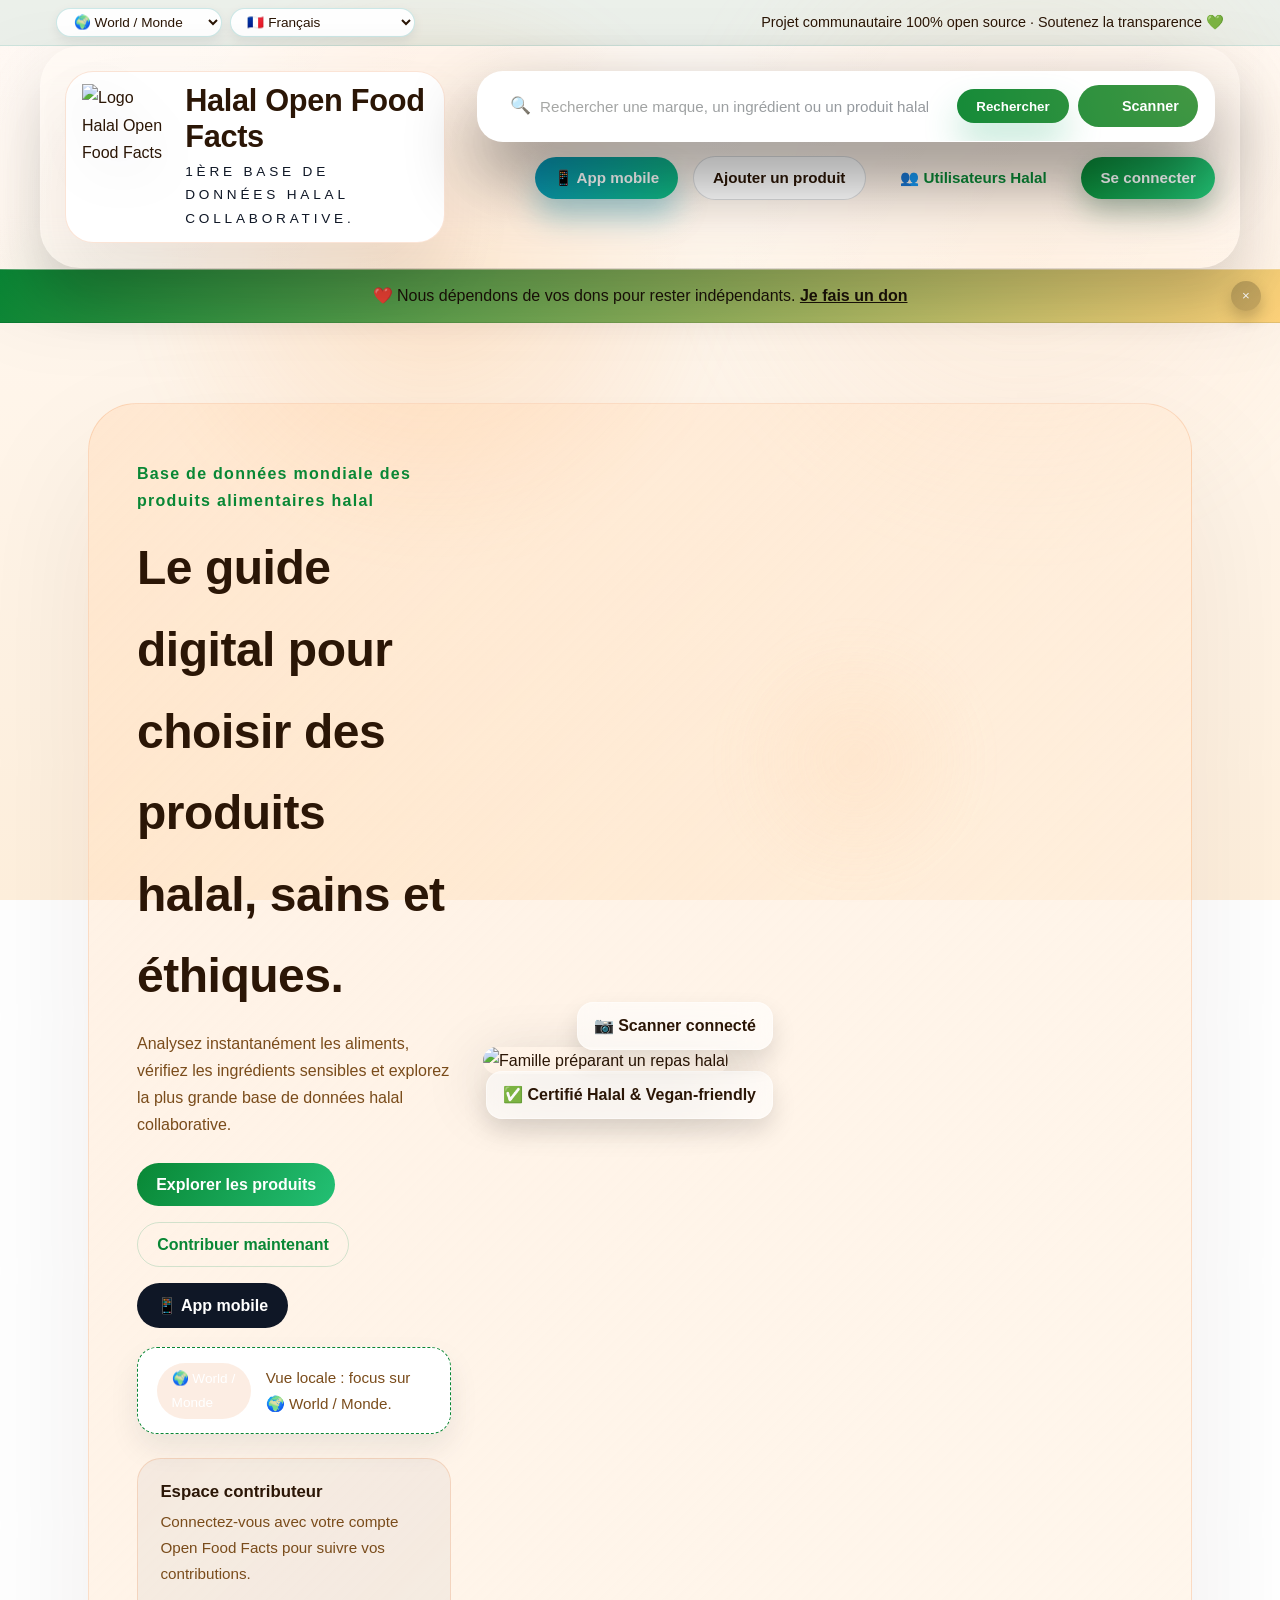
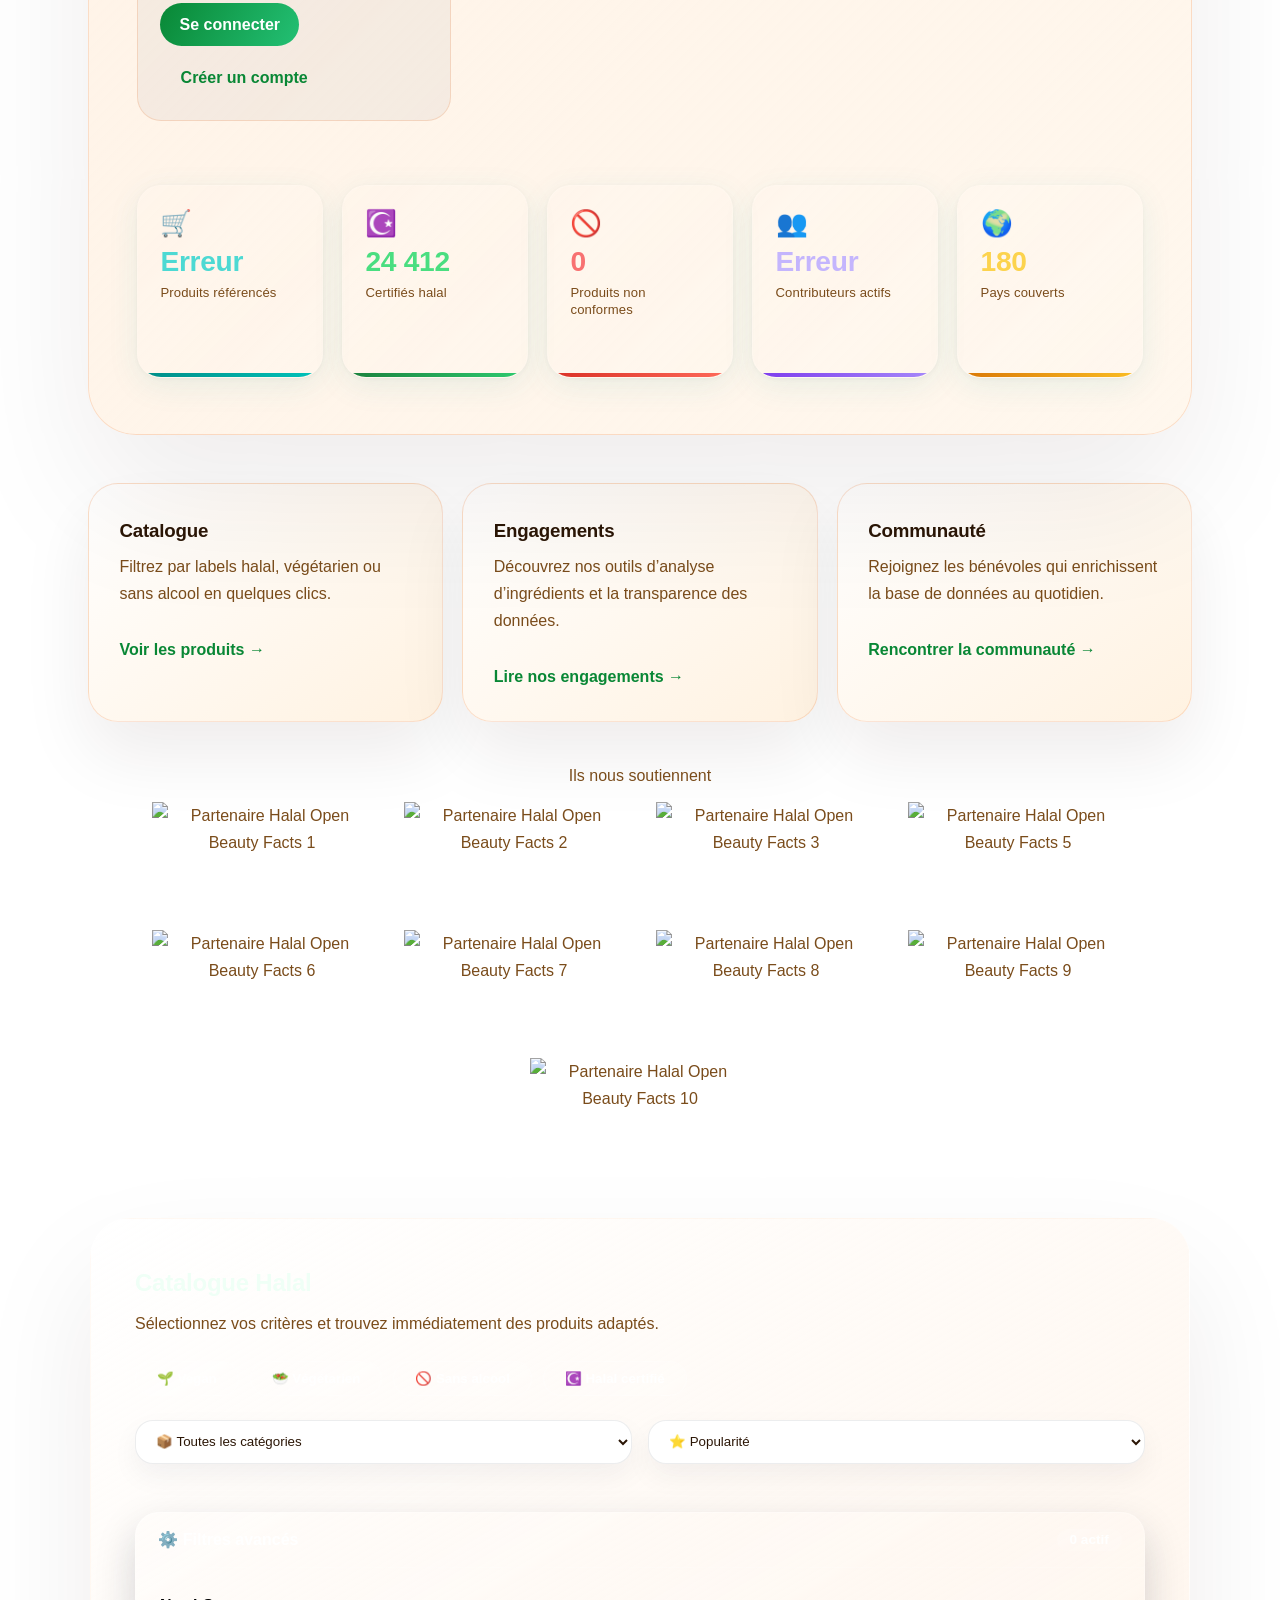
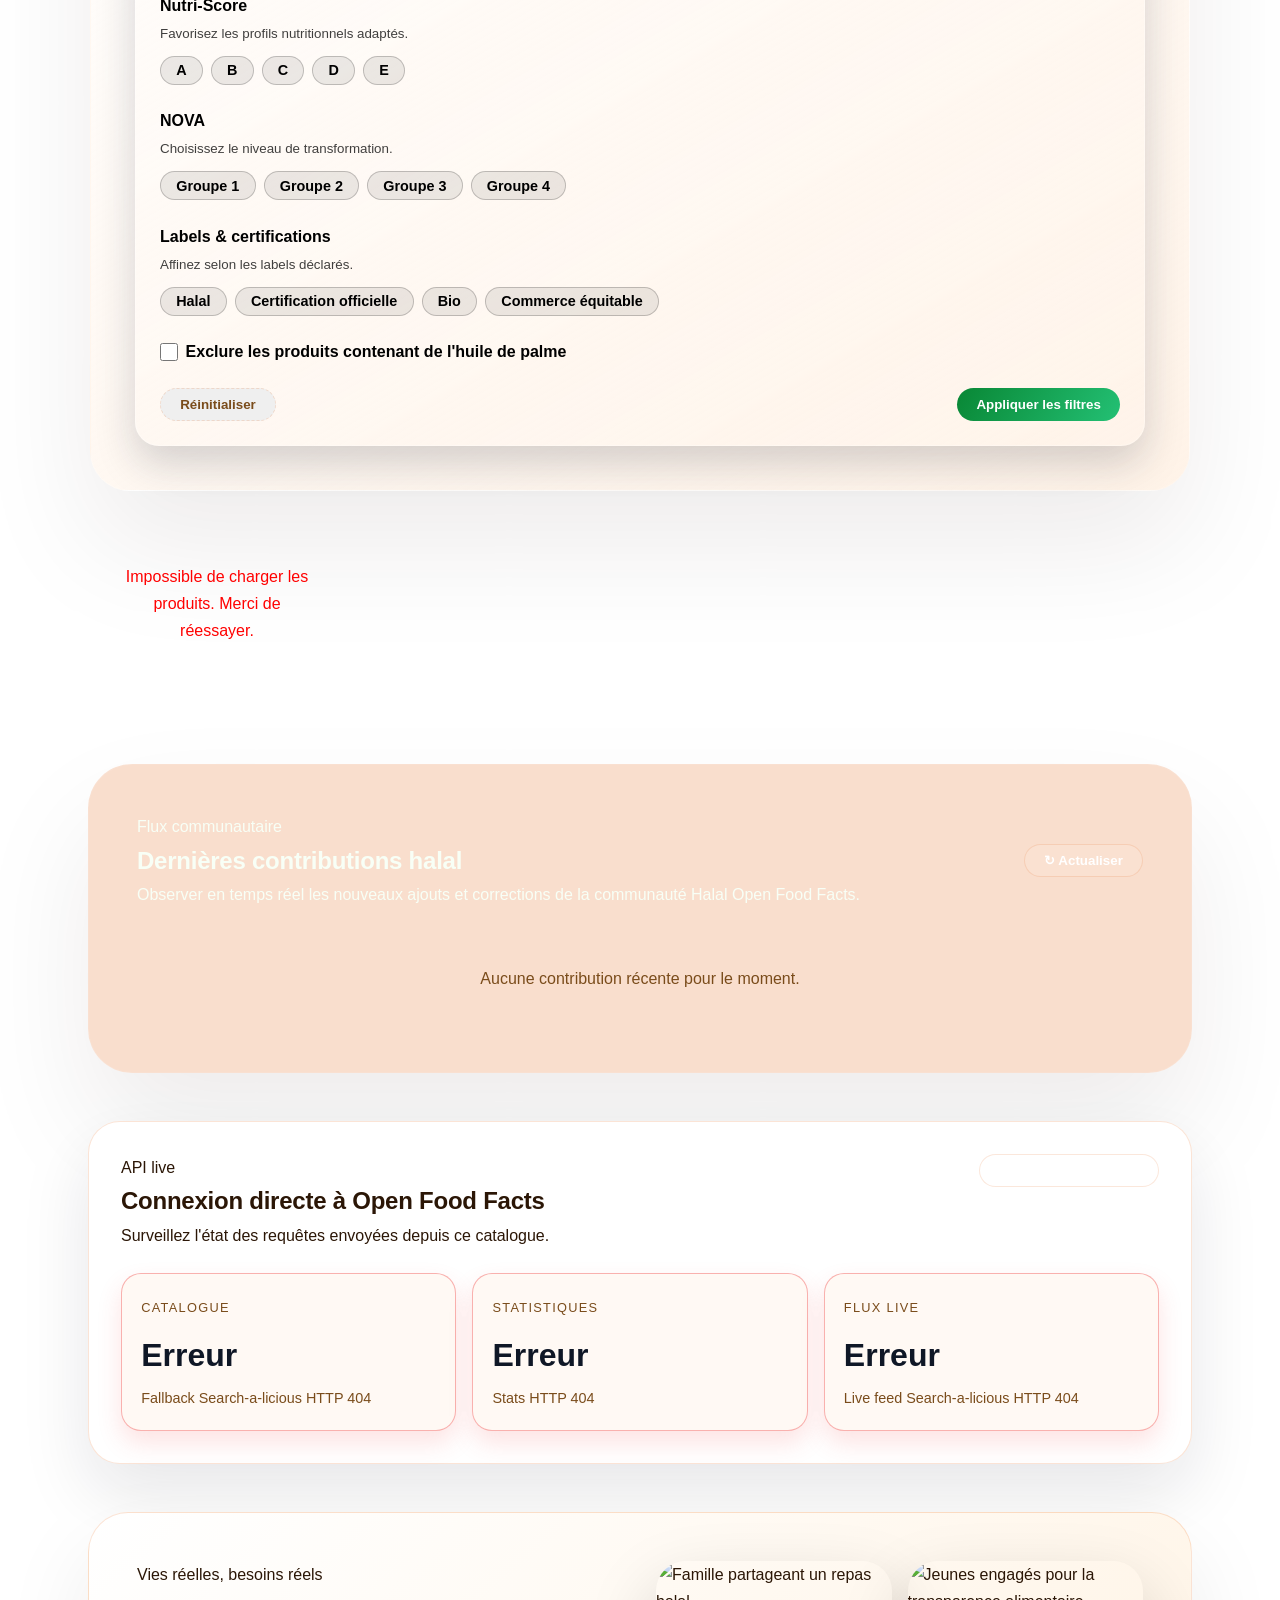
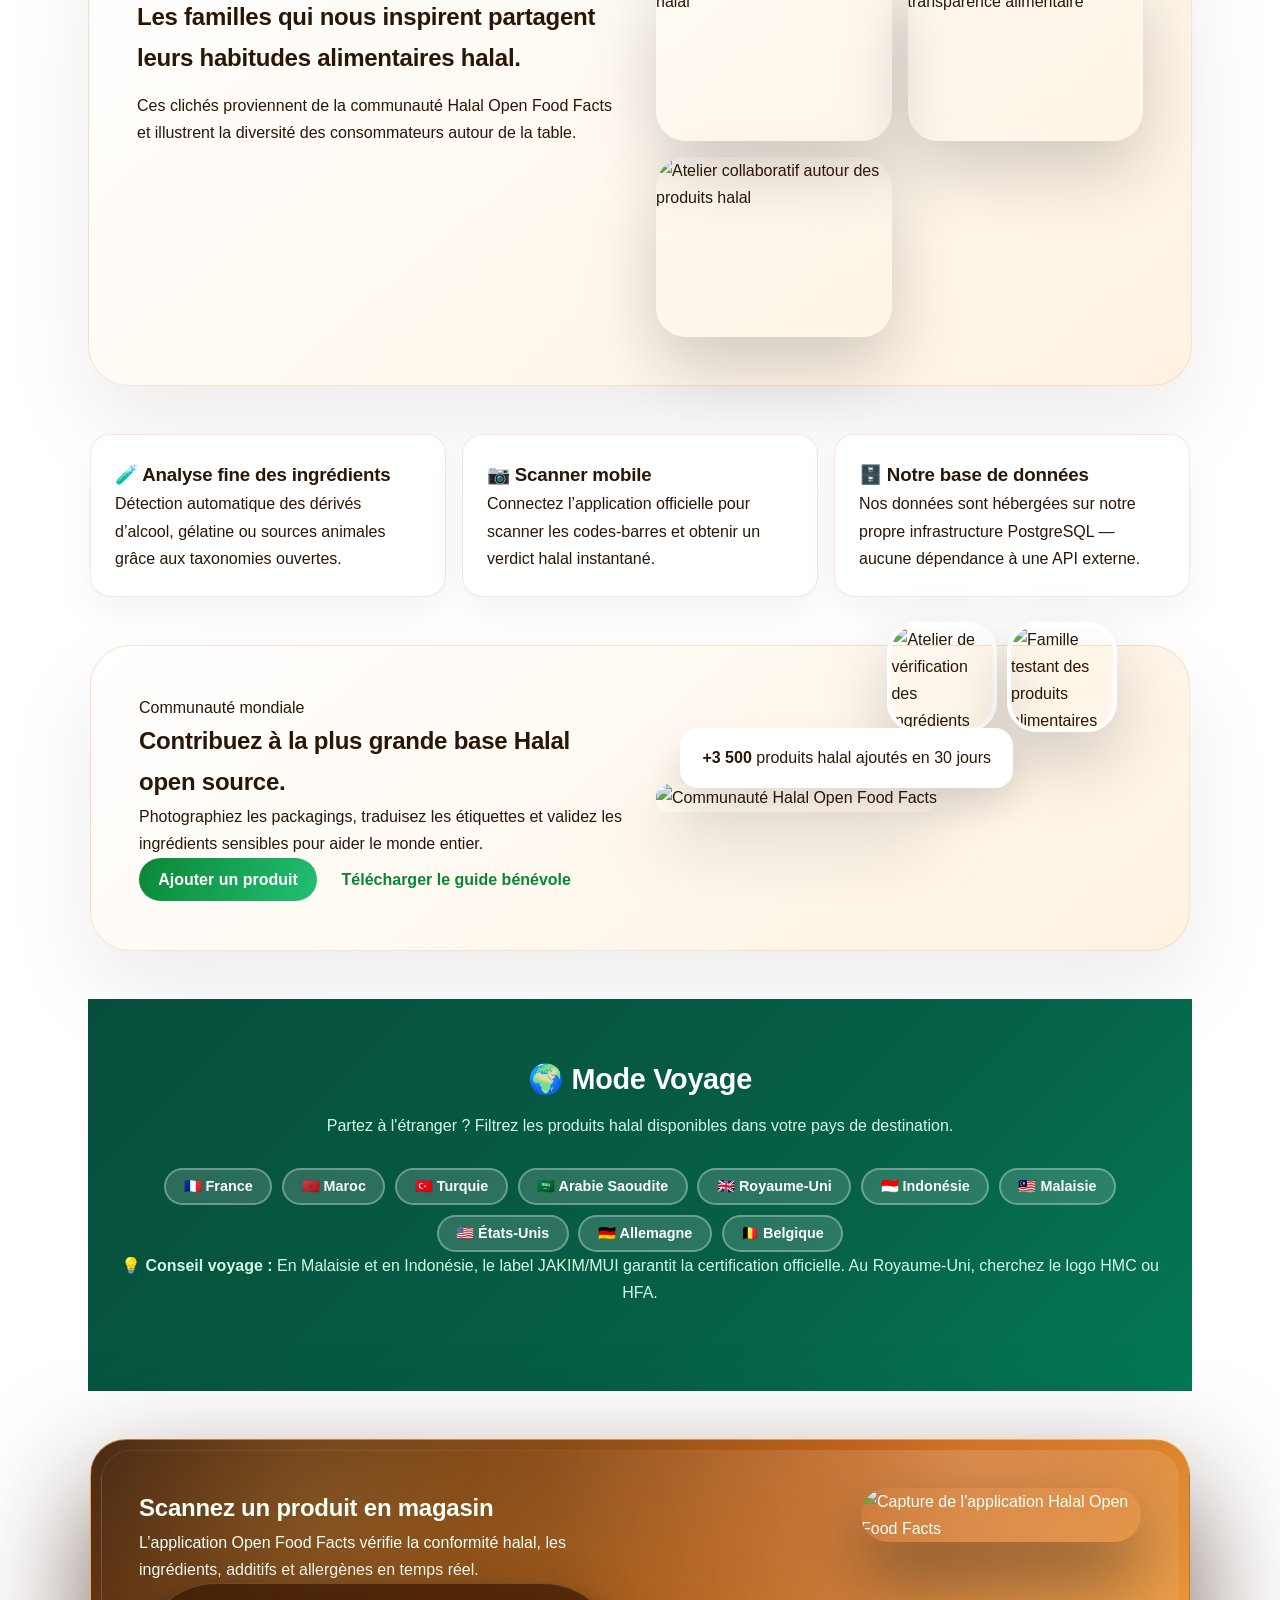
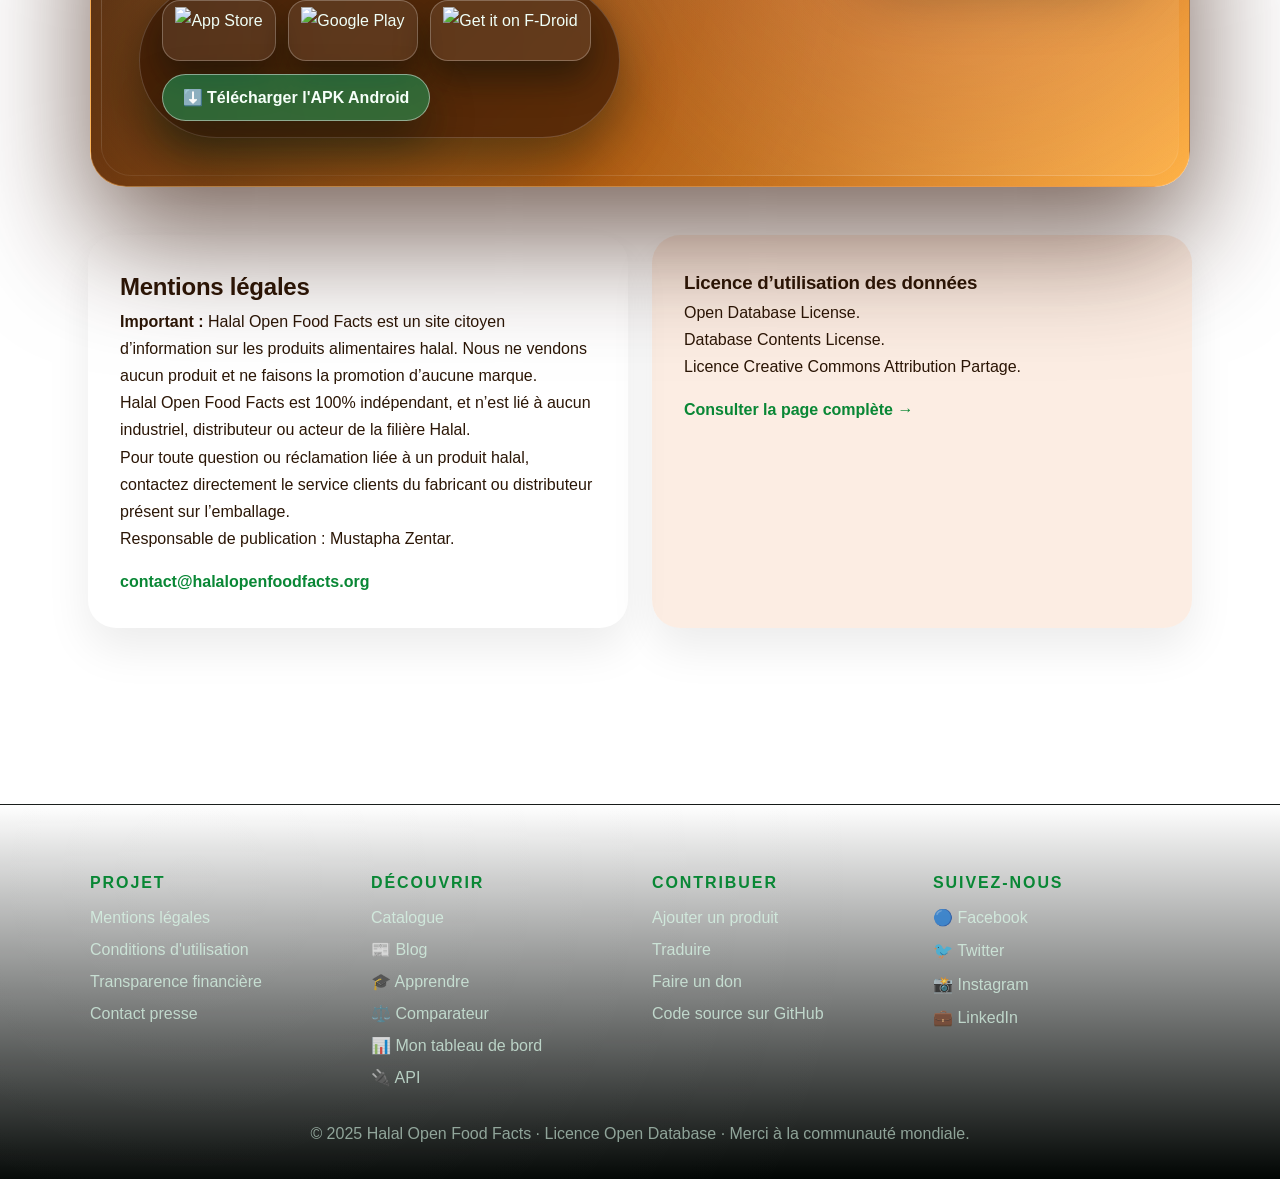
==== commit 42c95e53: "design: stat cards fond vert, halal+exclus cliquables" ====
--- a/html/index.html
+++ b/html/index.html
@@ -145,16 +145,22 @@
                     <strong id="product-count">4 501 144</strong>
                     <span class="stat-label" data-i18n="stats_products">Produits référencés</span>
                 </article>
+                <a href="index.html#catalogue" class="stat-card-link" aria-label="Voir les produits certifiés halal">
                 <article class="stat-card stat-card--halal">
                     <div class="stat-card__icon">☪️</div>
                     <strong id="halal-count">24 412</strong>
                     <span class="stat-label" data-i18n="stats_halal">Certifiés halal</span>
-                </article>
+                    <span class="stat-card__cta">Voir →</span>
+                </article>
+                </a>
+                <a href="excluded.html" class="stat-card-link" aria-label="Voir les produits non conformes">
                 <article class="stat-card stat-card--excluded">
                     <div class="stat-card__icon">🚫</div>
-                    <a href="excluded.html" style="text-decoration:none"><strong id="excluded-count">565</strong></a>
+                    <strong id="excluded-count">565</strong>
                     <span class="stat-label" data-i18n="stats_excluded">Non conformes</span>
-                </article>
+                    <span class="stat-card__cta">Voir →</span>
+                </article>
+                </a>
                 <article class="stat-card stat-card--contributors">
                     <div class="stat-card__icon">👥</div>
                     <strong id="contributors-count">42 846</strong>
--- a/html/assets/css/style.css
+++ b/html/assets/css/style.css
@@ -622,10 +622,35 @@
     grid-column: 1 / -1;
 }
 
+.stat-card-link {
+    display: contents;
+    text-decoration: none;
+    color: inherit;
+}
+.stat-card-link .stat-card {
+    cursor: pointer;
+}
+.stat-card-link .stat-card:hover .stat-card__cta {
+    opacity: 1;
+    transform: translateX(0);
+}
+.stat-card__cta {
+    font-size: 0.75rem;
+    font-weight: 700;
+    margin-top: 0.3rem;
+    opacity: 0;
+    transform: translateX(-6px);
+    transition: opacity 0.2s ease, transform 0.2s ease;
+    letter-spacing: 0.04em;
+    text-transform: uppercase;
+}
+.stat-card--halal .stat-card__cta   { color: #1a7f3c; }
+.stat-card--excluded .stat-card__cta { color: #d93025; }
+
 .stat-card {
     position: relative;
-    background: rgba(255,255,255,0.95);
-    border: 1px solid rgba(0,140,134,0.13);
+    background: linear-gradient(145deg, rgba(224,241,228,0.7), rgba(248,254,248,0.95));
+    border: 1px solid rgba(0,140,134,0.18);
     border-radius: 24px;
     padding: 1.6rem 1.4rem 1.8rem;
     display: flex;
